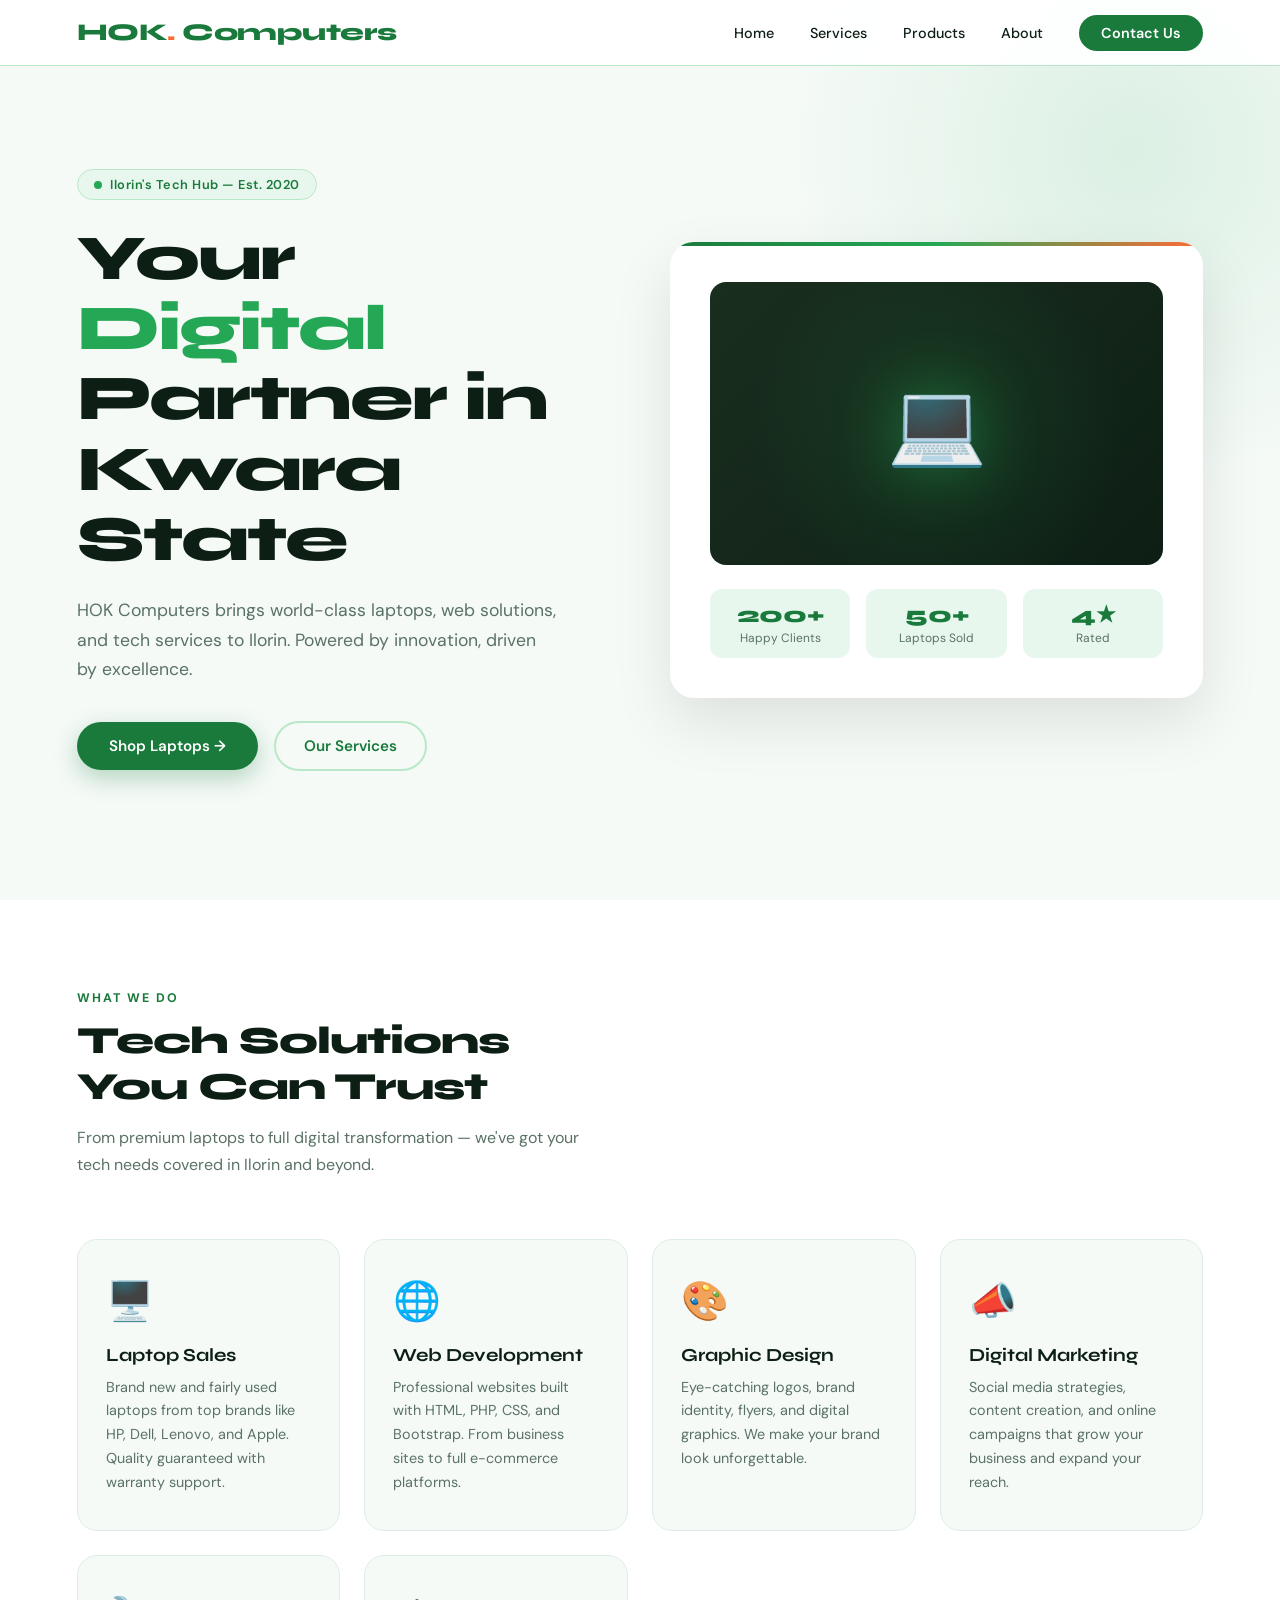
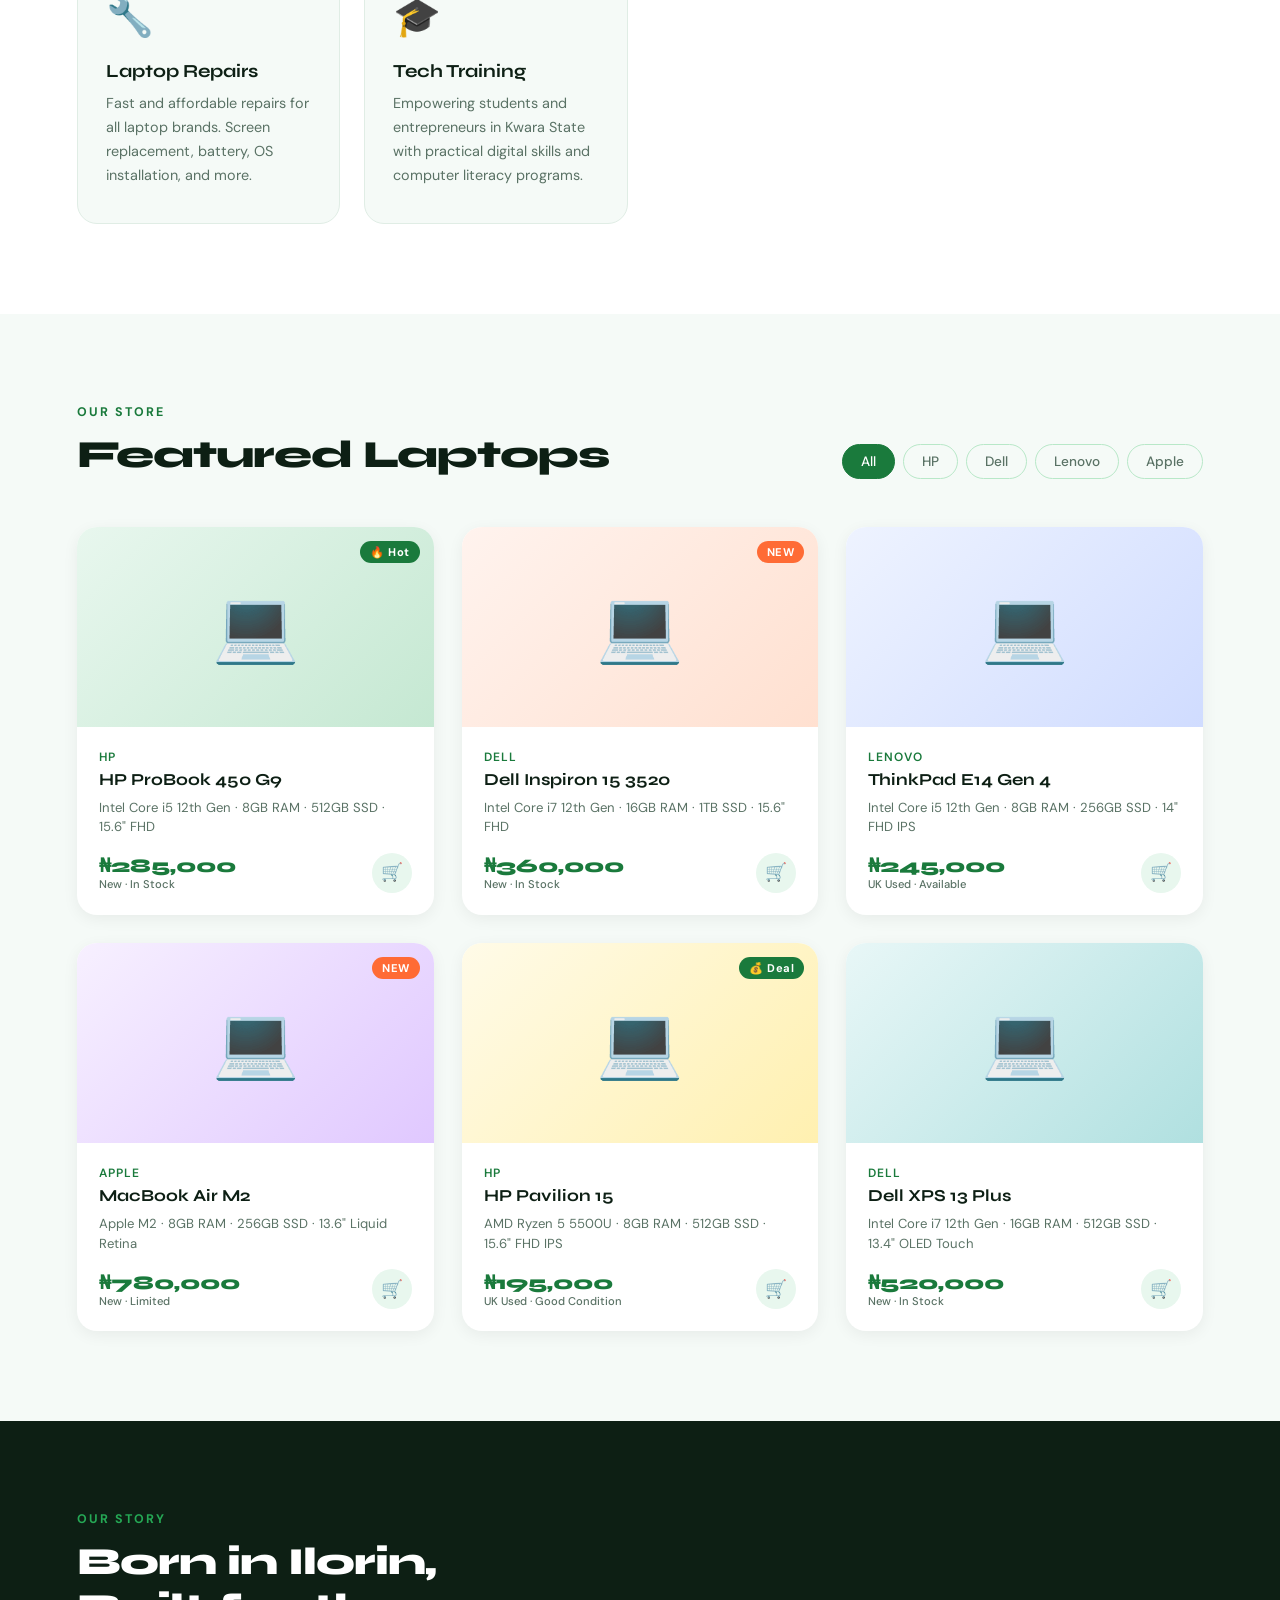
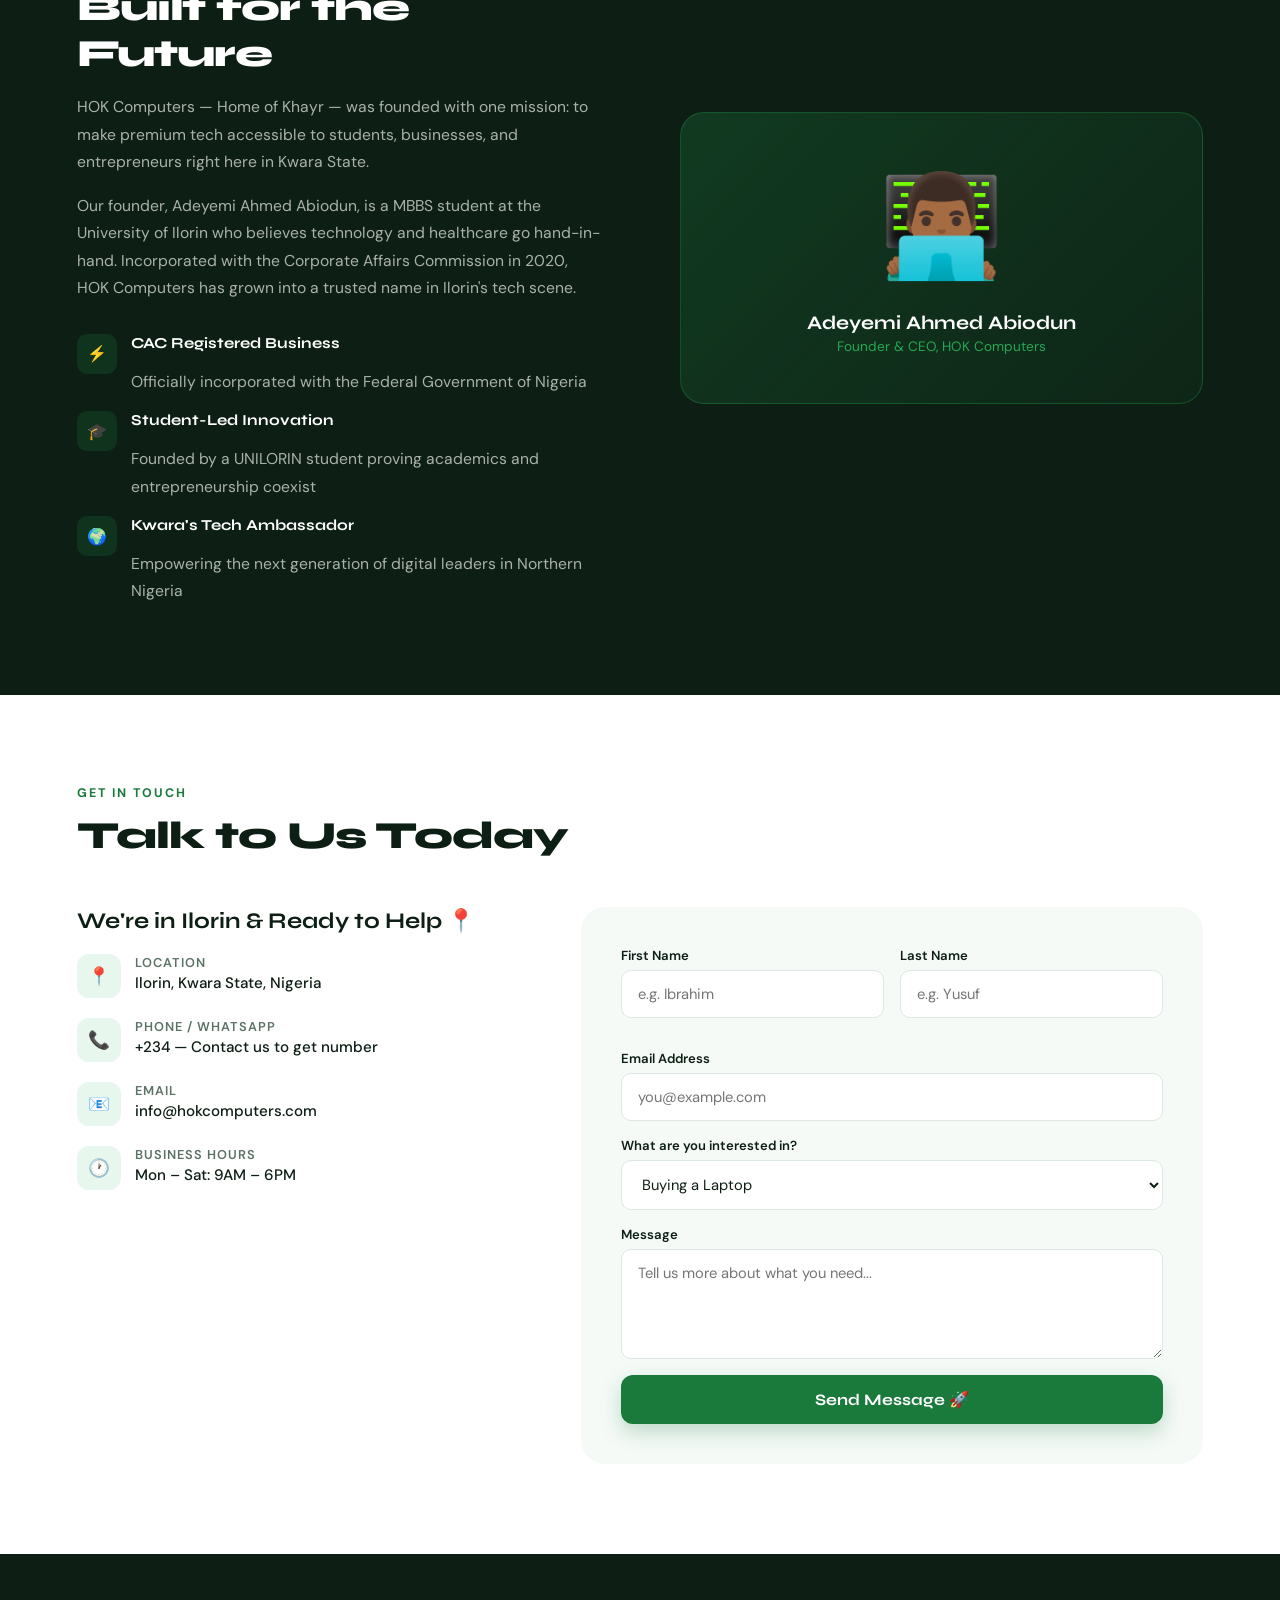
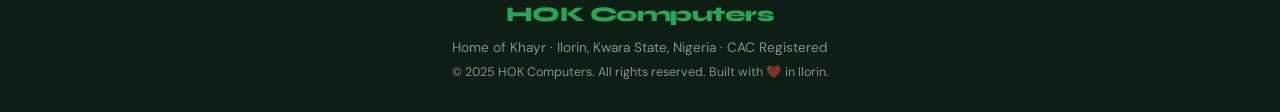
==== index.html @ 775b9400 "#1" ====
<!DOCTYPE html>
<html lang="en">
<head>
<meta charset="UTF-8">
<meta name="viewport" content="width=device-width, initial-scale=1.0">
<title>HOK Computers – Home of Khayr | Ilorin, Kwara State</title>
<link href="https://fonts.googleapis.com/css2?family=Syne:wght@400;600;700;800&family=DM+Sans:ital,wght@0,300;0,400;0,500;1,300&display=swap" rel="stylesheet">
<style>
  :root {
    --green: #1a7a3c;
    --green-light: #25a855;
    --green-pale: #e8f7ee;
    --green-mid: #b8e8c8;
    --white: #ffffff;
    --off-white: #f5faf7;
    --dark: #0d1f14;
    --gray: #5a7265;
    --accent: #ff6b35;
  }

  * { margin: 0; padding: 0; box-sizing: border-box; }

  html { scroll-behavior: smooth; }

  body {
    font-family: 'DM Sans', sans-serif;
    background: var(--off-white);
    color: var(--dark);
    overflow-x: hidden;
  }

  /* ── NAV ── */
  nav {
    position: fixed; top: 0; width: 100%; z-index: 100;
    padding: 18px 6%;
    display: flex; align-items: center; justify-content: space-between;
    background: rgba(255,255,255,0.92);
    backdrop-filter: blur(12px);
    border-bottom: 1px solid var(--green-mid);
  }

  .logo {
    font-family: 'Syne', sans-serif;
    font-weight: 800; font-size: 1.5rem;
    color: var(--green);
    letter-spacing: -0.5px;
  }
  .logo span { color: var(--accent); }

  .nav-links {
    display: flex; gap: 36px; list-style: none;
  }
  .nav-links a {
    font-size: 0.9rem; font-weight: 500;
    color: var(--dark); text-decoration: none;
    position: relative;
    transition: color 0.2s;
  }
  .nav-links a::after {
    content: ''; position: absolute; bottom: -3px; left: 0;
    width: 0; height: 2px; background: var(--green-light);
    transition: width 0.3s;
  }
  .nav-links a:hover { color: var(--green); }
  .nav-links a:hover::after { width: 100%; }

  .nav-cta {
    background: var(--green); color: var(--white) !important;
    padding: 9px 22px; border-radius: 50px;
    font-weight: 600 !important;
    transition: background 0.2s !important;
  }
  .nav-cta:hover { background: var(--green-light) !important; }
  .nav-cta::after { display: none !important; }

  /* ── HERO ── */
  .hero {
    min-height: 100vh;
    display: grid;
    grid-template-columns: 1fr 1fr;
    align-items: center;
    padding: 100px 6% 60px;
    gap: 60px;
    position: relative;
    overflow: hidden;
  }

  .hero::before {
    content: '';
    position: absolute; top: -200px; right: -200px;
    width: 700px; height: 700px;
    background: radial-gradient(circle, rgba(37,168,85,0.12) 0%, transparent 70%);
    border-radius: 50%;
  }

  .hero-badge {
    display: inline-flex; align-items: center; gap: 8px;
    background: var(--green-pale); border: 1px solid var(--green-mid);
    color: var(--green); padding: 6px 16px; border-radius: 50px;
    font-size: 0.8rem; font-weight: 600; letter-spacing: 0.5px;
    margin-bottom: 24px;
    animation: fadeUp 0.6s ease both;
  }
  .hero-badge span { width: 8px; height: 8px; background: var(--green-light); border-radius: 50%; display: inline-block; animation: pulse 1.5s infinite; }

  .hero h1 {
    font-family: 'Syne', sans-serif;
    font-size: clamp(2.8rem, 5vw, 4.2rem);
    font-weight: 800;
    line-height: 1.1;
    letter-spacing: -2px;
    color: var(--dark);
    animation: fadeUp 0.7s 0.1s ease both;
  }
  .hero h1 em { color: var(--green-light); font-style: normal; }

  .hero p {
    margin-top: 20px;
    font-size: 1.1rem; color: var(--gray); line-height: 1.7;
    max-width: 480px;
    animation: fadeUp 0.7s 0.2s ease both;
  }

  .hero-actions {
    margin-top: 36px; display: flex; gap: 16px; align-items: center;
    animation: fadeUp 0.7s 0.3s ease both;
  }

  .btn-primary {
    background: var(--green); color: var(--white);
    padding: 14px 32px; border-radius: 50px;
    font-weight: 600; font-size: 0.95rem;
    text-decoration: none;
    transition: all 0.25s;
    box-shadow: 0 8px 24px rgba(26,122,60,0.3);
  }
  .btn-primary:hover { background: var(--green-light); transform: translateY(-2px); box-shadow: 0 12px 32px rgba(26,122,60,0.4); }

  .btn-outline {
    color: var(--green); border: 2px solid var(--green-mid);
    padding: 13px 28px; border-radius: 50px;
    font-weight: 600; font-size: 0.95rem;
    text-decoration: none;
    transition: all 0.25s;
  }
  .btn-outline:hover { border-color: var(--green); background: var(--green-pale); }

  .hero-visual {
    position: relative;
    animation: fadeIn 1s 0.4s ease both;
  }

  .hero-card {
    background: var(--white);
    border-radius: 24px;
    padding: 40px;
    box-shadow: 0 24px 60px rgba(0,0,0,0.1);
    position: relative;
    overflow: hidden;
  }
  .hero-card::before {
    content: '';
    position: absolute; top: 0; left: 0; right: 0; height: 4px;
    background: linear-gradient(90deg, var(--green), var(--green-light), var(--accent));
  }

  .laptop-display {
    width: 100%; aspect-ratio: 16/10;
    background: linear-gradient(135deg, #1a2e1f 0%, #0d1f14 100%);
    border-radius: 16px;
    display: flex; align-items: center; justify-content: center;
    position: relative;
    overflow: hidden;
  }
  .laptop-display::after {
    content: '💻';
    font-size: 80px;
    filter: drop-shadow(0 0 30px rgba(37,168,85,0.5));
    animation: float 3s ease-in-out infinite;
  }
  .laptop-screen-glow {
    position: absolute; inset: 0;
    background: radial-gradient(circle at 50% 50%, rgba(37,168,85,0.15), transparent 70%);
  }

  .hero-stats {
    display: grid; grid-template-columns: repeat(3, 1fr);
    gap: 16px; margin-top: 24px;
  }
  .stat {
    text-align: center; padding: 12px;
    background: var(--green-pale); border-radius: 12px;
  }
  .stat-num {
    font-family: 'Syne', sans-serif;
    font-size: 1.4rem; font-weight: 800; color: var(--green);
  }
  .stat-label { font-size: 0.75rem; color: var(--gray); margin-top: 2px; }

  /* ── SECTIONS ── */
  section { padding: 90px 6%; }

  .section-tag {
    font-size: 0.78rem; font-weight: 700; letter-spacing: 2px;
    color: var(--green); text-transform: uppercase; margin-bottom: 12px;
  }

  .section-title {
    font-family: 'Syne', sans-serif;
    font-size: clamp(1.8rem, 3vw, 2.6rem);
    font-weight: 800; letter-spacing: -1px; color: var(--dark);
    line-height: 1.2;
  }

  /* ── SERVICES ── */
  #services { background: var(--white); }

  .services-header { max-width: 520px; margin-bottom: 60px; }
  .services-header p { margin-top: 14px; color: var(--gray); line-height: 1.7; font-size: 1rem; }

  .services-grid {
    display: grid;
    grid-template-columns: repeat(auto-fit, minmax(260px, 1fr));
    gap: 24px;
  }

  .service-card {
    padding: 36px 28px;
    border-radius: 20px;
    border: 1px solid #e0ede5;
    background: var(--off-white);
    transition: all 0.3s;
    position: relative;
    overflow: hidden;
  }
  .service-card::before {
    content: ''; position: absolute; bottom: 0; left: 0; right: 0;
    height: 3px;
    background: linear-gradient(90deg, var(--green), var(--green-light));
    transform: scaleX(0); transform-origin: left;
    transition: transform 0.3s;
  }
  .service-card:hover { transform: translateY(-6px); box-shadow: 0 20px 40px rgba(26,122,60,0.12); }
  .service-card:hover::before { transform: scaleX(1); }

  .service-icon { font-size: 2.4rem; margin-bottom: 18px; }
  .service-card h3 { font-family: 'Syne', sans-serif; font-size: 1.15rem; font-weight: 700; color: var(--dark); margin-bottom: 10px; }
  .service-card p { font-size: 0.9rem; color: var(--gray); line-height: 1.65; }

  /* ── PRODUCTS ── */
  #products { background: var(--off-white); }

  .products-header {
    display: flex; justify-content: space-between; align-items: flex-end;
    margin-bottom: 48px; flex-wrap: wrap; gap: 20px;
  }

  .filter-tabs {
    display: flex; gap: 8px; flex-wrap: wrap;
  }
  .filter-tab {
    padding: 8px 18px; border-radius: 50px;
    border: 1px solid var(--green-mid);
    background: transparent; color: var(--gray);
    font-size: 0.85rem; font-weight: 500;
    cursor: pointer; transition: all 0.2s;
    font-family: 'DM Sans', sans-serif;
  }
  .filter-tab.active, .filter-tab:hover {
    background: var(--green); color: var(--white); border-color: var(--green);
  }

  .products-grid {
    display: grid;
    grid-template-columns: repeat(auto-fill, minmax(280px, 1fr));
    gap: 28px;
  }

  .product-card {
    background: var(--white);
    border-radius: 20px;
    overflow: hidden;
    box-shadow: 0 4px 16px rgba(0,0,0,0.06);
    transition: all 0.3s;
    cursor: pointer;
  }
  .product-card:hover { transform: translateY(-8px); box-shadow: 0 20px 48px rgba(0,0,0,0.13); }

  .product-img {
    height: 200px;
    display: flex; align-items: center; justify-content: center;
    font-size: 70px;
    position: relative;
    overflow: hidden;
  }
  .product-img.bg1 { background: linear-gradient(135deg, #e8f7ee, #c5e8d2); }
  .product-img.bg2 { background: linear-gradient(135deg, #fff3ee, #ffe0d0); }
  .product-img.bg3 { background: linear-gradient(135deg, #eef3ff, #d0dcff); }
  .product-img.bg4 { background: linear-gradient(135deg, #f7f0ff, #e0c8ff); }
  .product-img.bg5 { background: linear-gradient(135deg, #fffbe8, #fff0b0); }
  .product-img.bg6 { background: linear-gradient(135deg, #e8f7f7, #b0e0e0); }

  .badge-new {
    position: absolute; top: 14px; right: 14px;
    background: var(--accent); color: var(--white);
    font-size: 0.7rem; font-weight: 700; padding: 4px 10px;
    border-radius: 50px; letter-spacing: 0.5px;
  }
  .badge-hot {
    position: absolute; top: 14px; right: 14px;
    background: var(--green); color: var(--white);
    font-size: 0.7rem; font-weight: 700; padding: 4px 10px;
    border-radius: 50px; letter-spacing: 0.5px;
  }

  .product-info { padding: 22px; }
  .product-brand { font-size: 0.75rem; font-weight: 600; color: var(--green); letter-spacing: 1px; text-transform: uppercase; }
  .product-name { font-family: 'Syne', sans-serif; font-size: 1.05rem; font-weight: 700; color: var(--dark); margin: 4px 0 8px; }
  .product-specs { font-size: 0.82rem; color: var(--gray); line-height: 1.5; margin-bottom: 16px; }

  .product-footer { display: flex; justify-content: space-between; align-items: center; }
  .product-price { font-family: 'Syne', sans-serif; font-size: 1.2rem; font-weight: 800; color: var(--green); }
  .product-price small { font-size: 0.7rem; font-weight: 500; color: var(--gray); display: block; font-family: 'DM Sans', sans-serif; }

  .btn-cart {
    background: var(--green-pale); border: none;
    color: var(--green); width: 40px; height: 40px;
    border-radius: 50%; font-size: 1.1rem;
    cursor: pointer; transition: all 0.2s;
    display: flex; align-items: center; justify-content: center;
  }
  .btn-cart:hover { background: var(--green); color: var(--white); transform: scale(1.1); }

  /* ── ABOUT ── */
  #about {
    background: var(--dark);
    color: var(--white);
    display: grid;
    grid-template-columns: 1fr 1fr;
    gap: 80px;
    align-items: center;
  }

  #about .section-tag { color: var(--green-light); }
  #about .section-title { color: var(--white); }
  #about p { color: rgba(255,255,255,0.65); line-height: 1.75; margin-top: 16px; font-size: 0.98rem; }

  .about-highlights {
    margin-top: 32px;
    display: flex; flex-direction: column; gap: 16px;
  }
  .highlight {
    display: flex; gap: 14px; align-items: flex-start;
  }
  .highlight-icon {
    width: 40px; height: 40px; flex-shrink: 0;
    background: rgba(37,168,85,0.15); border-radius: 10px;
    display: flex; align-items: center; justify-content: center;
    font-size: 1rem;
  }
  .highlight h4 { font-family: 'Syne', sans-serif; font-size: 0.95rem; font-weight: 700; color: var(--white); margin-bottom: 4px; }
  .highlight p { margin: 0; font-size: 0.85rem; color: rgba(255,255,255,0.5); }

  .about-visual {
    position: relative;
  }
  .about-img-frame {
    background: linear-gradient(135deg, rgba(37,168,85,0.2), rgba(37,168,85,0.05));
    border: 1px solid rgba(37,168,85,0.3);
    border-radius: 24px;
    padding: 48px;
    text-align: center;
  }
  .about-emoji { font-size: 100px; display: block; margin-bottom: 20px; }
  .founder-name { font-family: 'Syne', sans-serif; font-size: 1.2rem; font-weight: 700; color: var(--white); }
  .founder-role { font-size: 0.85rem; color: var(--green-light); margin-top: 4px; }

  /* ── CONTACT ── */
  #contact { background: var(--white); }

  .contact-wrapper {
    display: grid; grid-template-columns: 1fr 1.4fr;
    gap: 60px; align-items: start;
  }

  .contact-info h3 { font-family: 'Syne', sans-serif; font-size: 1.4rem; font-weight: 700; color: var(--dark); margin-bottom: 20px; }

  .contact-item {
    display: flex; gap: 14px; align-items: flex-start;
    margin-bottom: 20px;
  }
  .contact-item-icon {
    width: 44px; height: 44px; flex-shrink: 0;
    background: var(--green-pale); border-radius: 12px;
    display: flex; align-items: center; justify-content: center;
    font-size: 1.1rem;
  }
  .contact-item h4 { font-size: 0.8rem; font-weight: 600; color: var(--gray); text-transform: uppercase; letter-spacing: 1px; }
  .contact-item p { font-size: 0.95rem; color: var(--dark); margin-top: 2px; font-weight: 500; }

  .contact-form { background: var(--off-white); border-radius: 24px; padding: 40px; }
  .form-row { display: grid; grid-template-columns: 1fr 1fr; gap: 16px; margin-bottom: 16px; }
  .form-group { display: flex; flex-direction: column; gap: 6px; margin-bottom: 16px; }
  .form-group label { font-size: 0.82rem; font-weight: 600; color: var(--dark); }
  .form-group input, .form-group textarea, .form-group select {
    padding: 13px 16px;
    border: 1px solid #dce8e1; border-radius: 10px;
    background: var(--white); font-family: 'DM Sans', sans-serif; font-size: 0.92rem;
    color: var(--dark); outline: none;
    transition: border-color 0.2s;
  }
  .form-group input:focus, .form-group textarea:focus, .form-group select:focus { border-color: var(--green-light); box-shadow: 0 0 0 3px rgba(37,168,85,0.08); }
  .form-group textarea { resize: vertical; min-height: 110px; }

  .btn-submit {
    width: 100%; padding: 15px;
    background: var(--green); color: var(--white);
    border: none; border-radius: 12px;
    font-family: 'Syne', sans-serif; font-size: 1rem; font-weight: 700;
    cursor: pointer; transition: all 0.25s;
    box-shadow: 0 8px 20px rgba(26,122,60,0.25);
  }
  .btn-submit:hover { background: var(--green-light); transform: translateY(-2px); }

  /* ── FOOTER ── */
  footer {
    background: var(--dark);
    color: rgba(255,255,255,0.5);
    padding: 48px 6% 32px;
    text-align: center;
  }
  footer .logo { color: var(--green-light); display: block; margin-bottom: 12px; font-size: 1.3rem; }
  footer p { font-size: 0.85rem; }
  footer a { color: var(--green-light); text-decoration: none; }

  /* ── ANIMATIONS ── */
  @keyframes fadeUp {
    from { opacity: 0; transform: translateY(30px); }
    to { opacity: 1; transform: translateY(0); }
  }
  @keyframes fadeIn {
    from { opacity: 0; }
    to { opacity: 1; }
  }
  @keyframes float {
    0%, 100% { transform: translateY(0); }
    50% { transform: translateY(-12px); }
  }
  @keyframes pulse {
    0%, 100% { opacity: 1; transform: scale(1); }
    50% { opacity: 0.5; transform: scale(0.8); }
  }

  /* ── RESPONSIVE ── */
  @media (max-width: 900px) {
    .hero { grid-template-columns: 1fr; padding-top: 120px; }
    .hero-visual { display: none; }
    #about { grid-template-columns: 1fr; }
    .about-visual { display: none; }
    .contact-wrapper { grid-template-columns: 1fr; }
    .form-row { grid-template-columns: 1fr; }
    .nav-links { display: none; }
  }
</style>
</head>
<body>

<!-- NAV -->
<nav>
  <div class="logo">HOK<span>.</span> Computers</div>
  <ul class="nav-links">
    <li><a href="#home">Home</a></li>
    <li><a href="#services">Services</a></li>
    <li><a href="#products">Products</a></li>
    <li><a href="#about">About</a></li>
    <li><a href="#contact" class="nav-cta">Contact Us</a></li>
  </ul>
</nav>

<!-- HERO -->
<section id="home" class="hero">
  <div class="hero-text">
    <div class="hero-badge"><span></span> Ilorin's Tech Hub — Est. 2020</div>
    <h1>Your <em>Digital</em><br>Partner in<br>Kwara State</h1>
    <p>HOK Computers brings world-class laptops, web solutions, and tech services to Ilorin. Powered by innovation, driven by excellence.</p>
    <div class="hero-actions">
      <a href="#products" class="btn-primary">Shop Laptops →</a>
      <a href="#services" class="btn-outline">Our Services</a>
    </div>
  </div>

  <div class="hero-visual">
    <div class="hero-card">
      <div class="laptop-display">
        <div class="laptop-screen-glow"></div>
      </div>
      <div class="hero-stats">
        <div class="stat">
          <div class="stat-num">200+</div>
          <div class="stat-label">Happy Clients</div>
        </div>
        <div class="stat">
          <div class="stat-num">50+</div>
          <div class="stat-label">Laptops Sold</div>
        </div>
        <div class="stat">
          <div class="stat-num">4★</div>
          <div class="stat-label">Rated</div>
        </div>
      </div>
    </div>
  </div>
</section>

<!-- SERVICES -->
<section id="services">
  <div class="services-header">
    <div class="section-tag">What We Do</div>
    <h2 class="section-title">Tech Solutions<br>You Can Trust</h2>
    <p>From premium laptops to full digital transformation — we've got your tech needs covered in Ilorin and beyond.</p>
  </div>
  <div class="services-grid">
    <div class="service-card">
      <div class="service-icon">🖥️</div>
      <h3>Laptop Sales</h3>
      <p>Brand new and fairly used laptops from top brands like HP, Dell, Lenovo, and Apple. Quality guaranteed with warranty support.</p>
    </div>
    <div class="service-card">
      <div class="service-icon">🌐</div>
      <h3>Web Development</h3>
      <p>Professional websites built with HTML, PHP, CSS, and Bootstrap. From business sites to full e-commerce platforms.</p>
    </div>
    <div class="service-card">
      <div class="service-icon">🎨</div>
      <h3>Graphic Design</h3>
      <p>Eye-catching logos, brand identity, flyers, and digital graphics. We make your brand look unforgettable.</p>
    </div>
    <div class="service-card">
      <div class="service-icon">📣</div>
      <h3>Digital Marketing</h3>
      <p>Social media strategies, content creation, and online campaigns that grow your business and expand your reach.</p>
    </div>
    <div class="service-card">
      <div class="service-icon">🔧</div>
      <h3>Laptop Repairs</h3>
      <p>Fast and affordable repairs for all laptop brands. Screen replacement, battery, OS installation, and more.</p>
    </div>
    <div class="service-card">
      <div class="service-icon">🎓</div>
      <h3>Tech Training</h3>
      <p>Empowering students and entrepreneurs in Kwara State with practical digital skills and computer literacy programs.</p>
    </div>
  </div>
</section>

<!-- PRODUCTS -->
<section id="products">
  <div class="products-header">
    <div>
      <div class="section-tag">Our Store</div>
      <h2 class="section-title">Featured Laptops</h2>
    </div>
    <div class="filter-tabs">
      <button class="filter-tab active">All</button>
      <button class="filter-tab">HP</button>
      <button class="filter-tab">Dell</button>
      <button class="filter-tab">Lenovo</button>
      <button class="filter-tab">Apple</button>
    </div>
  </div>

  <div class="products-grid">

    <div class="product-card">
      <div class="product-img bg1">
        💻
        <span class="badge-hot">🔥 Hot</span>
      </div>
      <div class="product-info">
        <div class="product-brand">HP</div>
        <div class="product-name">HP ProBook 450 G9</div>
        <div class="product-specs">Intel Core i5 12th Gen · 8GB RAM · 512GB SSD · 15.6" FHD</div>
        <div class="product-footer">
          <div class="product-price">₦285,000 <small>New · In Stock</small></div>
          <button class="btn-cart">🛒</button>
        </div>
      </div>
    </div>

    <div class="product-card">
      <div class="product-img bg2">
        💻
        <span class="badge-new">NEW</span>
      </div>
      <div class="product-info">
        <div class="product-brand">Dell</div>
        <div class="product-name">Dell Inspiron 15 3520</div>
        <div class="product-specs">Intel Core i7 12th Gen · 16GB RAM · 1TB SSD · 15.6" FHD</div>
        <div class="product-footer">
          <div class="product-price">₦360,000 <small>New · In Stock</small></div>
          <button class="btn-cart">🛒</button>
        </div>
      </div>
    </div>

    <div class="product-card">
      <div class="product-img bg3">
        💻
      </div>
      <div class="product-info">
        <div class="product-brand">Lenovo</div>
        <div class="product-name">ThinkPad E14 Gen 4</div>
        <div class="product-specs">Intel Core i5 12th Gen · 8GB RAM · 256GB SSD · 14" FHD IPS</div>
        <div class="product-footer">
          <div class="product-price">₦245,000 <small>UK Used · Available</small></div>
          <button class="btn-cart">🛒</button>
        </div>
      </div>
    </div>

    <div class="product-card">
      <div class="product-img bg4">
        💻
        <span class="badge-new">NEW</span>
      </div>
      <div class="product-info">
        <div class="product-brand">Apple</div>
        <div class="product-name">MacBook Air M2</div>
        <div class="product-specs">Apple M2 · 8GB RAM · 256GB SSD · 13.6" Liquid Retina</div>
        <div class="product-footer">
          <div class="product-price">₦780,000 <small>New · Limited</small></div>
          <button class="btn-cart">🛒</button>
        </div>
      </div>
    </div>

    <div class="product-card">
      <div class="product-img bg5">
        💻
        <span class="badge-hot">💰 Deal</span>
      </div>
      <div class="product-info">
        <div class="product-brand">HP</div>
        <div class="product-name">HP Pavilion 15</div>
        <div class="product-specs">AMD Ryzen 5 5500U · 8GB RAM · 512GB SSD · 15.6" FHD IPS</div>
        <div class="product-footer">
          <div class="product-price">₦195,000 <small>UK Used · Good Condition</small></div>
          <button class="btn-cart">🛒</button>
        </div>
      </div>
    </div>

    <div class="product-card">
      <div class="product-img bg6">
        💻
      </div>
      <div class="product-info">
        <div class="product-brand">Dell</div>
        <div class="product-name">Dell XPS 13 Plus</div>
        <div class="product-specs">Intel Core i7 12th Gen · 16GB RAM · 512GB SSD · 13.4" OLED Touch</div>
        <div class="product-footer">
          <div class="product-price">₦520,000 <small>New · In Stock</small></div>
          <button class="btn-cart">🛒</button>
        </div>
      </div>
    </div>

  </div>
</section>

<!-- ABOUT -->
<section id="about">
  <div class="about-content">
    <div class="section-tag">Our Story</div>
    <h2 class="section-title">Born in Ilorin,<br>Built for the Future</h2>
    <p>HOK Computers — Home of Khayr — was founded with one mission: to make premium tech accessible to students, businesses, and entrepreneurs right here in Kwara State.</p>
    <p>Our founder, Adeyemi Ahmed Abiodun, is a MBBS student at the University of Ilorin who believes technology and healthcare go hand-in-hand. Incorporated with the Corporate Affairs Commission in 2020, HOK Computers has grown into a trusted name in Ilorin's tech scene.</p>
    <div class="about-highlights">
      <div class="highlight">
        <div class="highlight-icon">⚡</div>
        <div>
          <h4>CAC Registered Business</h4>
          <p>Officially incorporated with the Federal Government of Nigeria</p>
        </div>
      </div>
      <div class="highlight">
        <div class="highlight-icon">🎓</div>
        <div>
          <h4>Student-Led Innovation</h4>
          <p>Founded by a UNILORIN student proving academics and entrepreneurship coexist</p>
        </div>
      </div>
      <div class="highlight">
        <div class="highlight-icon">🌍</div>
        <div>
          <h4>Kwara's Tech Ambassador</h4>
          <p>Empowering the next generation of digital leaders in Northern Nigeria</p>
        </div>
      </div>
    </div>
  </div>

  <div class="about-visual">
    <div class="about-img-frame">
      <span class="about-emoji">👨🏾‍💻</span>
      <div class="founder-name">Adeyemi Ahmed Abiodun</div>
      <div class="founder-role">Founder & CEO, HOK Computers</div>
    </div>
  </div>
</section>

<!-- CONTACT -->
<section id="contact">
  <div class="section-tag">Get In Touch</div>
  <h2 class="section-title" style="margin-bottom:48px">Talk to Us Today</h2>

  <div class="contact-wrapper">
    <div class="contact-info">
      <h3>We're in Ilorin & Ready to Help 📍</h3>
      <div class="contact-item">
        <div class="contact-item-icon">📍</div>
        <div>
          <h4>Location</h4>
          <p>Ilorin, Kwara State, Nigeria</p>
        </div>
      </div>
      <div class="contact-item">
        <div class="contact-item-icon">📞</div>
        <div>
          <h4>Phone / WhatsApp</h4>
          <p>+234 — Contact us to get number</p>
        </div>
      </div>
      <div class="contact-item">
        <div class="contact-item-icon">📧</div>
        <div>
          <h4>Email</h4>
          <p>info@hokcomputers.com</p>
        </div>
      </div>
      <div class="contact-item">
        <div class="contact-item-icon">🕐</div>
        <div>
          <h4>Business Hours</h4>
          <p>Mon – Sat: 9AM – 6PM</p>
        </div>
      </div>
    </div>

    <div class="contact-form">
      <div class="form-row">
        <div class="form-group">
          <label>First Name</label>
          <input type="text" placeholder="e.g. Ibrahim">
        </div>
        <div class="form-group">
          <label>Last Name</label>
          <input type="text" placeholder="e.g. Yusuf">
        </div>
      </div>
      <div class="form-group">
        <label>Email Address</label>
        <input type="email" placeholder="you@example.com">
      </div>
      <div class="form-group">
        <label>What are you interested in?</label>
        <select>
          <option>Buying a Laptop</option>
          <option>Web Development</option>
          <option>Graphic Design</option>
          <option>Digital Marketing</option>
          <option>Laptop Repair</option>
          <option>General Enquiry</option>
        </select>
      </div>
      <div class="form-group">
        <label>Message</label>
        <textarea placeholder="Tell us more about what you need..."></textarea>
      </div>
      <button class="btn-submit">Send Message 🚀</button>
    </div>
  </div>
</section>

<!-- FOOTER -->
<footer>
  <div class="logo">HOK Computers</div>
  <p>Home of Khayr · Ilorin, Kwara State, Nigeria · CAC Registered</p>
  <p style="margin-top:8px; font-size:0.78rem;">© 2025 HOK Computers. All rights reserved. Built with ❤️ in Ilorin.</p>
</footer>

<script>
  // Filter tabs
  document.querySelectorAll('.filter-tab').forEach(tab => {
    tab.addEventListener('click', function() {
      document.querySelectorAll('.filter-tab').forEach(t => t.classList.remove('active'));
      this.classList.add('active');
    });
  });

  // Cart button feedback
  document.querySelectorAll('.btn-cart').forEach(btn => {
    btn.addEventListener('click', function(e) {
      e.stopPropagation();
      this.textContent = '✅';
      this.style.background = 'var(--green)';
      this.style.color = 'var(--white)';
      setTimeout(() => {
        this.textContent = '🛒';
        this.style.background = '';
        this.style.color = '';
      }, 1500);
    });
  });

  // Scroll reveal
  const observer = new IntersectionObserver((entries) => {
    entries.forEach(entry => {
      if (entry.isIntersecting) {
        entry.target.style.opacity = '1';
        entry.target.style.transform = 'translateY(0)';
      }
    });
  }, { threshold: 0.1 });

  document.querySelectorAll('.service-card, .product-card').forEach(el => {
    el.style.opacity = '0';
    el.style.transform = 'translateY(30px)';
    el.style.transition = 'opacity 0.5s ease, transform 0.5s ease';
    observer.observe(el);
  });
</script>
</body>
</html>
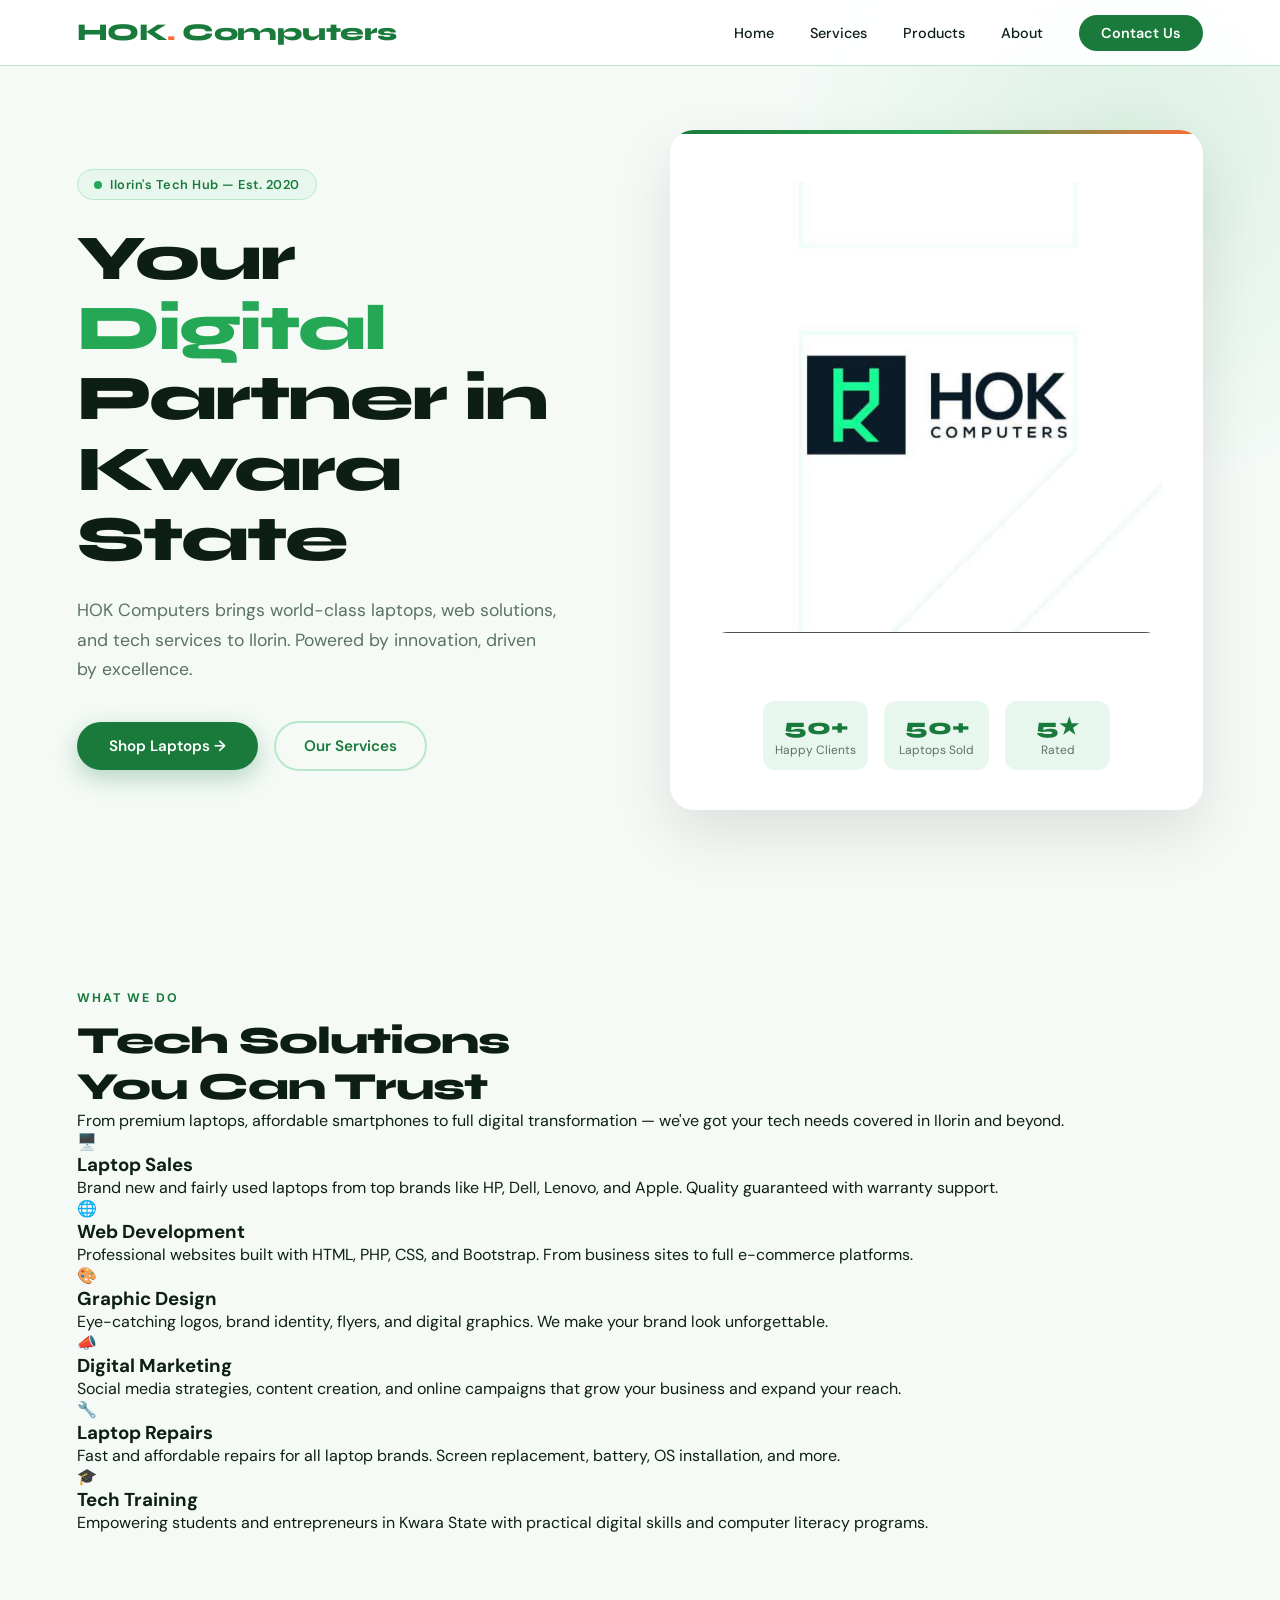
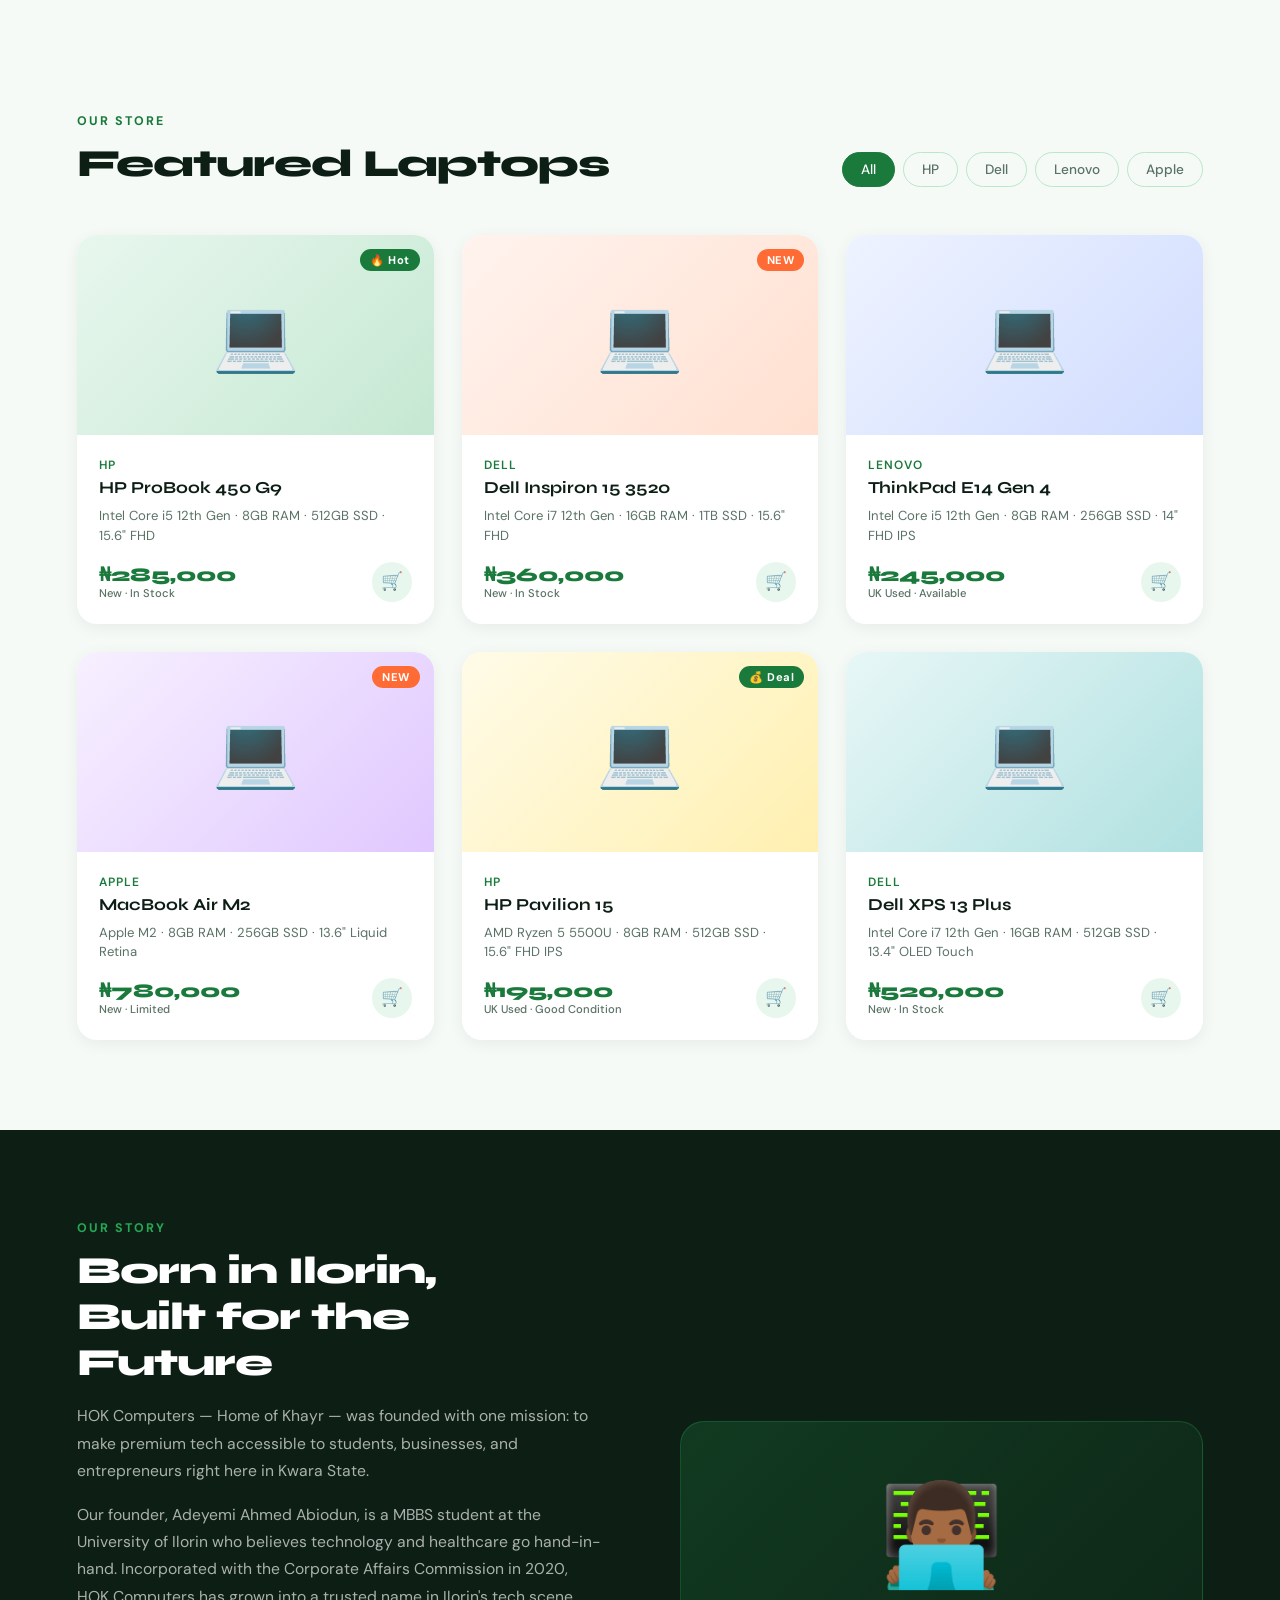
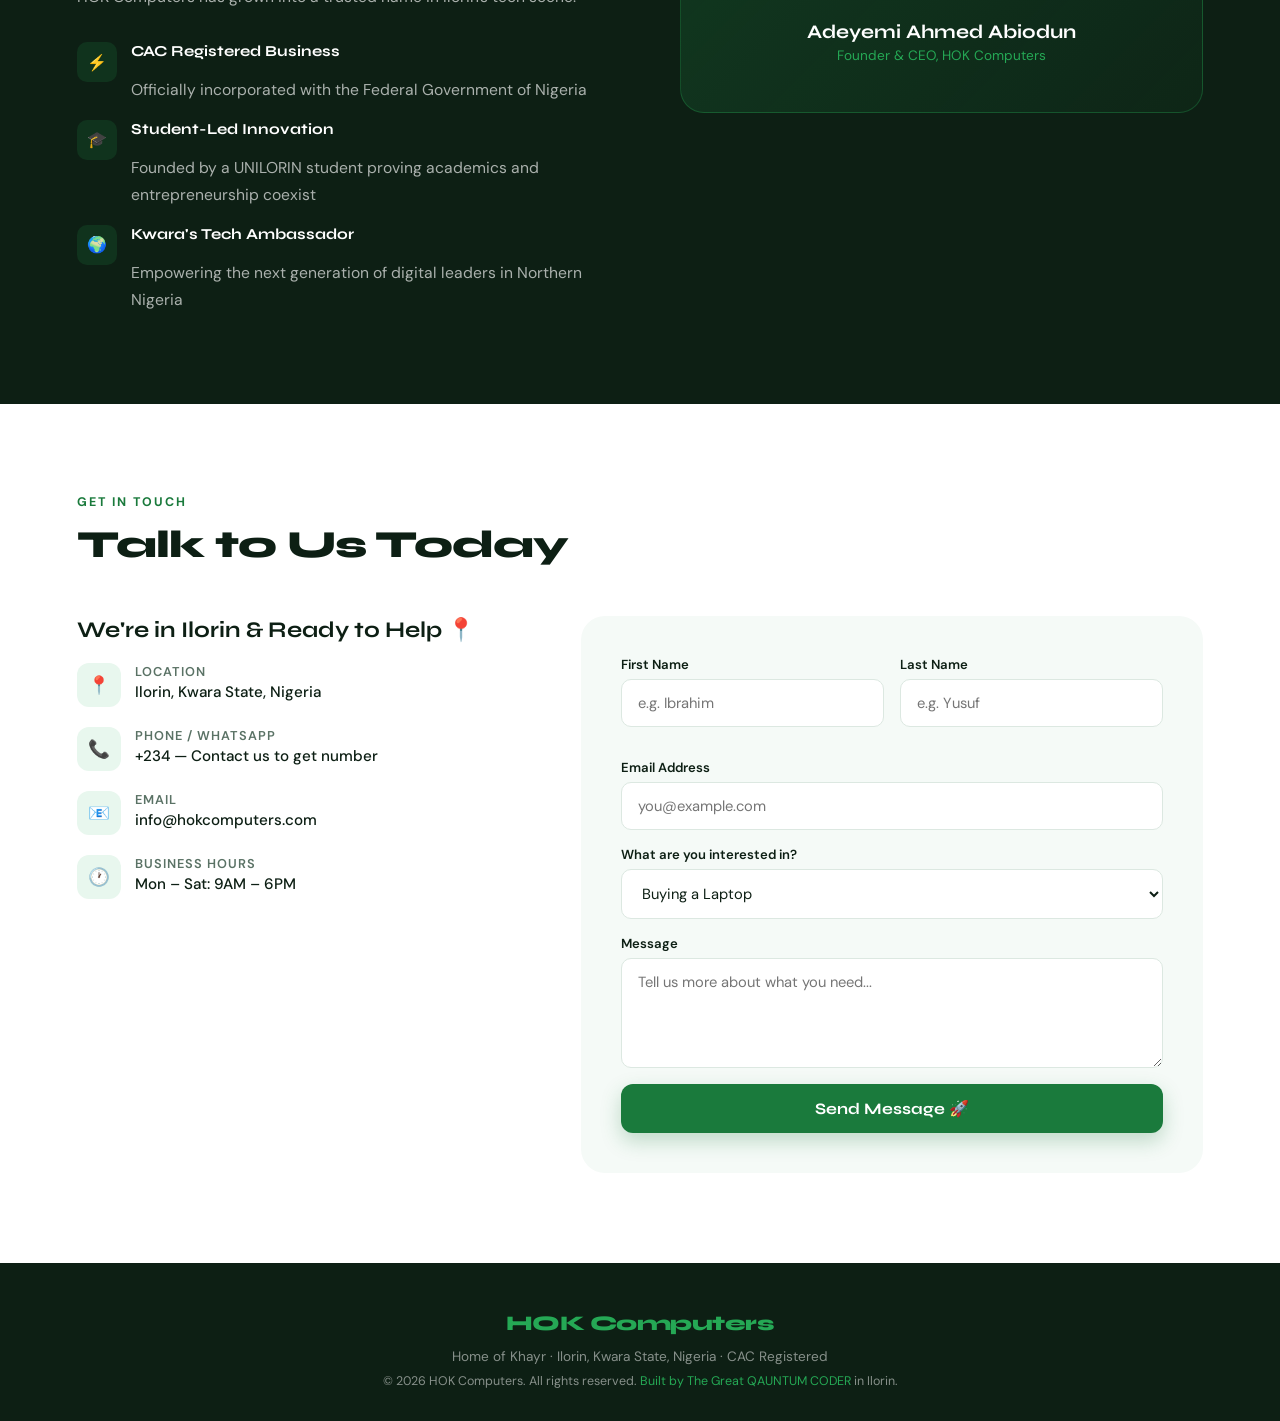
==== commit 8a1aaa6a: "#1" ====
--- a/index.html
+++ b/index.html
@@ -5,463 +5,7 @@
 <meta name="viewport" content="width=device-width, initial-scale=1.0">
 <title>HOK Computers – Home of Khayr | Ilorin, Kwara State</title>
 <link href="https://fonts.googleapis.com/css2?family=Syne:wght@400;600;700;800&family=DM+Sans:ital,wght@0,300;0,400;0,500;1,300&display=swap" rel="stylesheet">
-<style>
-  :root {
-    --green: #1a7a3c;
-    --green-light: #25a855;
-    --green-pale: #e8f7ee;
-    --green-mid: #b8e8c8;
-    --white: #ffffff;
-    --off-white: #f5faf7;
-    --dark: #0d1f14;
-    --gray: #5a7265;
-    --accent: #ff6b35;
-  }
-
-  * { margin: 0; padding: 0; box-sizing: border-box; }
-
-  html { scroll-behavior: smooth; }
-
-  body {
-    font-family: 'DM Sans', sans-serif;
-    background: var(--off-white);
-    color: var(--dark);
-    overflow-x: hidden;
-  }
-
-  /* ── NAV ── */
-  nav {
-    position: fixed; top: 0; width: 100%; z-index: 100;
-    padding: 18px 6%;
-    display: flex; align-items: center; justify-content: space-between;
-    background: rgba(255,255,255,0.92);
-    backdrop-filter: blur(12px);
-    border-bottom: 1px solid var(--green-mid);
-  }
-
-  .logo {
-    font-family: 'Syne', sans-serif;
-    font-weight: 800; font-size: 1.5rem;
-    color: var(--green);
-    letter-spacing: -0.5px;
-  }
-  .logo span { color: var(--accent); }
-
-  .nav-links {
-    display: flex; gap: 36px; list-style: none;
-  }
-  .nav-links a {
-    font-size: 0.9rem; font-weight: 500;
-    color: var(--dark); text-decoration: none;
-    position: relative;
-    transition: color 0.2s;
-  }
-  .nav-links a::after {
-    content: ''; position: absolute; bottom: -3px; left: 0;
-    width: 0; height: 2px; background: var(--green-light);
-    transition: width 0.3s;
-  }
-  .nav-links a:hover { color: var(--green); }
-  .nav-links a:hover::after { width: 100%; }
-
-  .nav-cta {
-    background: var(--green); color: var(--white) !important;
-    padding: 9px 22px; border-radius: 50px;
-    font-weight: 600 !important;
-    transition: background 0.2s !important;
-  }
-  .nav-cta:hover { background: var(--green-light) !important; }
-  .nav-cta::after { display: none !important; }
-
-  /* ── HERO ── */
-  .hero {
-    min-height: 100vh;
-    display: grid;
-    grid-template-columns: 1fr 1fr;
-    align-items: center;
-    padding: 100px 6% 60px;
-    gap: 60px;
-    position: relative;
-    overflow: hidden;
-  }
-
-  .hero::before {
-    content: '';
-    position: absolute; top: -200px; right: -200px;
-    width: 700px; height: 700px;
-    background: radial-gradient(circle, rgba(37,168,85,0.12) 0%, transparent 70%);
-    border-radius: 50%;
-  }
-
-  .hero-badge {
-    display: inline-flex; align-items: center; gap: 8px;
-    background: var(--green-pale); border: 1px solid var(--green-mid);
-    color: var(--green); padding: 6px 16px; border-radius: 50px;
-    font-size: 0.8rem; font-weight: 600; letter-spacing: 0.5px;
-    margin-bottom: 24px;
-    animation: fadeUp 0.6s ease both;
-  }
-  .hero-badge span { width: 8px; height: 8px; background: var(--green-light); border-radius: 50%; display: inline-block; animation: pulse 1.5s infinite; }
-
-  .hero h1 {
-    font-family: 'Syne', sans-serif;
-    font-size: clamp(2.8rem, 5vw, 4.2rem);
-    font-weight: 800;
-    line-height: 1.1;
-    letter-spacing: -2px;
-    color: var(--dark);
-    animation: fadeUp 0.7s 0.1s ease both;
-  }
-  .hero h1 em { color: var(--green-light); font-style: normal; }
-
-  .hero p {
-    margin-top: 20px;
-    font-size: 1.1rem; color: var(--gray); line-height: 1.7;
-    max-width: 480px;
-    animation: fadeUp 0.7s 0.2s ease both;
-  }
-
-  .hero-actions {
-    margin-top: 36px; display: flex; gap: 16px; align-items: center;
-    animation: fadeUp 0.7s 0.3s ease both;
-  }
-
-  .btn-primary {
-    background: var(--green); color: var(--white);
-    padding: 14px 32px; border-radius: 50px;
-    font-weight: 600; font-size: 0.95rem;
-    text-decoration: none;
-    transition: all 0.25s;
-    box-shadow: 0 8px 24px rgba(26,122,60,0.3);
-  }
-  .btn-primary:hover { background: var(--green-light); transform: translateY(-2px); box-shadow: 0 12px 32px rgba(26,122,60,0.4); }
-
-  .btn-outline {
-    color: var(--green); border: 2px solid var(--green-mid);
-    padding: 13px 28px; border-radius: 50px;
-    font-weight: 600; font-size: 0.95rem;
-    text-decoration: none;
-    transition: all 0.25s;
-  }
-  .btn-outline:hover { border-color: var(--green); background: var(--green-pale); }
-
-  .hero-visual {
-    position: relative;
-    animation: fadeIn 1s 0.4s ease both;
-  }
-
-  .hero-card {
-    background: var(--white);
-    border-radius: 24px;
-    padding: 40px;
-    box-shadow: 0 24px 60px rgba(0,0,0,0.1);
-    position: relative;
-    overflow: hidden;
-  }
-  .hero-card::before {
-    content: '';
-    position: absolute; top: 0; left: 0; right: 0; height: 4px;
-    background: linear-gradient(90deg, var(--green), var(--green-light), var(--accent));
-  }
-
-  .laptop-display {
-    width: 100%; aspect-ratio: 16/10;
-    background: linear-gradient(135deg, #1a2e1f 0%, #0d1f14 100%);
-    border-radius: 16px;
-    display: flex; align-items: center; justify-content: center;
-    position: relative;
-    overflow: hidden;
-  }
-  .laptop-display::after {
-    content: '💻';
-    font-size: 80px;
-    filter: drop-shadow(0 0 30px rgba(37,168,85,0.5));
-    animation: float 3s ease-in-out infinite;
-  }
-  .laptop-screen-glow {
-    position: absolute; inset: 0;
-    background: radial-gradient(circle at 50% 50%, rgba(37,168,85,0.15), transparent 70%);
-  }
-
-  .hero-stats {
-    display: grid; grid-template-columns: repeat(3, 1fr);
-    gap: 16px; margin-top: 24px;
-  }
-  .stat {
-    text-align: center; padding: 12px;
-    background: var(--green-pale); border-radius: 12px;
-  }
-  .stat-num {
-    font-family: 'Syne', sans-serif;
-    font-size: 1.4rem; font-weight: 800; color: var(--green);
-  }
-  .stat-label { font-size: 0.75rem; color: var(--gray); margin-top: 2px; }
-
-  /* ── SECTIONS ── */
-  section { padding: 90px 6%; }
-
-  .section-tag {
-    font-size: 0.78rem; font-weight: 700; letter-spacing: 2px;
-    color: var(--green); text-transform: uppercase; margin-bottom: 12px;
-  }
-
-  .section-title {
-    font-family: 'Syne', sans-serif;
-    font-size: clamp(1.8rem, 3vw, 2.6rem);
-    font-weight: 800; letter-spacing: -1px; color: var(--dark);
-    line-height: 1.2;
-  }
-
-  /* ── SERVICES ── */
-  #services { background: var(--white); }
-
-  .services-header { max-width: 520px; margin-bottom: 60px; }
-  .services-header p { margin-top: 14px; color: var(--gray); line-height: 1.7; font-size: 1rem; }
-
-  .services-grid {
-    display: grid;
-    grid-template-columns: repeat(auto-fit, minmax(260px, 1fr));
-    gap: 24px;
-  }
-
-  .service-card {
-    padding: 36px 28px;
-    border-radius: 20px;
-    border: 1px solid #e0ede5;
-    background: var(--off-white);
-    transition: all 0.3s;
-    position: relative;
-    overflow: hidden;
-  }
-  .service-card::before {
-    content: ''; position: absolute; bottom: 0; left: 0; right: 0;
-    height: 3px;
-    background: linear-gradient(90deg, var(--green), var(--green-light));
-    transform: scaleX(0); transform-origin: left;
-    transition: transform 0.3s;
-  }
-  .service-card:hover { transform: translateY(-6px); box-shadow: 0 20px 40px rgba(26,122,60,0.12); }
-  .service-card:hover::before { transform: scaleX(1); }
-
-  .service-icon { font-size: 2.4rem; margin-bottom: 18px; }
-  .service-card h3 { font-family: 'Syne', sans-serif; font-size: 1.15rem; font-weight: 700; color: var(--dark); margin-bottom: 10px; }
-  .service-card p { font-size: 0.9rem; color: var(--gray); line-height: 1.65; }
-
-  /* ── PRODUCTS ── */
-  #products { background: var(--off-white); }
-
-  .products-header {
-    display: flex; justify-content: space-between; align-items: flex-end;
-    margin-bottom: 48px; flex-wrap: wrap; gap: 20px;
-  }
-
-  .filter-tabs {
-    display: flex; gap: 8px; flex-wrap: wrap;
-  }
-  .filter-tab {
-    padding: 8px 18px; border-radius: 50px;
-    border: 1px solid var(--green-mid);
-    background: transparent; color: var(--gray);
-    font-size: 0.85rem; font-weight: 500;
-    cursor: pointer; transition: all 0.2s;
-    font-family: 'DM Sans', sans-serif;
-  }
-  .filter-tab.active, .filter-tab:hover {
-    background: var(--green); color: var(--white); border-color: var(--green);
-  }
-
-  .products-grid {
-    display: grid;
-    grid-template-columns: repeat(auto-fill, minmax(280px, 1fr));
-    gap: 28px;
-  }
-
-  .product-card {
-    background: var(--white);
-    border-radius: 20px;
-    overflow: hidden;
-    box-shadow: 0 4px 16px rgba(0,0,0,0.06);
-    transition: all 0.3s;
-    cursor: pointer;
-  }
-  .product-card:hover { transform: translateY(-8px); box-shadow: 0 20px 48px rgba(0,0,0,0.13); }
-
-  .product-img {
-    height: 200px;
-    display: flex; align-items: center; justify-content: center;
-    font-size: 70px;
-    position: relative;
-    overflow: hidden;
-  }
-  .product-img.bg1 { background: linear-gradient(135deg, #e8f7ee, #c5e8d2); }
-  .product-img.bg2 { background: linear-gradient(135deg, #fff3ee, #ffe0d0); }
-  .product-img.bg3 { background: linear-gradient(135deg, #eef3ff, #d0dcff); }
-  .product-img.bg4 { background: linear-gradient(135deg, #f7f0ff, #e0c8ff); }
-  .product-img.bg5 { background: linear-gradient(135deg, #fffbe8, #fff0b0); }
-  .product-img.bg6 { background: linear-gradient(135deg, #e8f7f7, #b0e0e0); }
-
-  .badge-new {
-    position: absolute; top: 14px; right: 14px;
-    background: var(--accent); color: var(--white);
-    font-size: 0.7rem; font-weight: 700; padding: 4px 10px;
-    border-radius: 50px; letter-spacing: 0.5px;
-  }
-  .badge-hot {
-    position: absolute; top: 14px; right: 14px;
-    background: var(--green); color: var(--white);
-    font-size: 0.7rem; font-weight: 700; padding: 4px 10px;
-    border-radius: 50px; letter-spacing: 0.5px;
-  }
-
-  .product-info { padding: 22px; }
-  .product-brand { font-size: 0.75rem; font-weight: 600; color: var(--green); letter-spacing: 1px; text-transform: uppercase; }
-  .product-name { font-family: 'Syne', sans-serif; font-size: 1.05rem; font-weight: 700; color: var(--dark); margin: 4px 0 8px; }
-  .product-specs { font-size: 0.82rem; color: var(--gray); line-height: 1.5; margin-bottom: 16px; }
-
-  .product-footer { display: flex; justify-content: space-between; align-items: center; }
-  .product-price { font-family: 'Syne', sans-serif; font-size: 1.2rem; font-weight: 800; color: var(--green); }
-  .product-price small { font-size: 0.7rem; font-weight: 500; color: var(--gray); display: block; font-family: 'DM Sans', sans-serif; }
-
-  .btn-cart {
-    background: var(--green-pale); border: none;
-    color: var(--green); width: 40px; height: 40px;
-    border-radius: 50%; font-size: 1.1rem;
-    cursor: pointer; transition: all 0.2s;
-    display: flex; align-items: center; justify-content: center;
-  }
-  .btn-cart:hover { background: var(--green); color: var(--white); transform: scale(1.1); }
-
-  /* ── ABOUT ── */
-  #about {
-    background: var(--dark);
-    color: var(--white);
-    display: grid;
-    grid-template-columns: 1fr 1fr;
-    gap: 80px;
-    align-items: center;
-  }
-
-  #about .section-tag { color: var(--green-light); }
-  #about .section-title { color: var(--white); }
-  #about p { color: rgba(255,255,255,0.65); line-height: 1.75; margin-top: 16px; font-size: 0.98rem; }
-
-  .about-highlights {
-    margin-top: 32px;
-    display: flex; flex-direction: column; gap: 16px;
-  }
-  .highlight {
-    display: flex; gap: 14px; align-items: flex-start;
-  }
-  .highlight-icon {
-    width: 40px; height: 40px; flex-shrink: 0;
-    background: rgba(37,168,85,0.15); border-radius: 10px;
-    display: flex; align-items: center; justify-content: center;
-    font-size: 1rem;
-  }
-  .highlight h4 { font-family: 'Syne', sans-serif; font-size: 0.95rem; font-weight: 700; color: var(--white); margin-bottom: 4px; }
-  .highlight p { margin: 0; font-size: 0.85rem; color: rgba(255,255,255,0.5); }
-
-  .about-visual {
-    position: relative;
-  }
-  .about-img-frame {
-    background: linear-gradient(135deg, rgba(37,168,85,0.2), rgba(37,168,85,0.05));
-    border: 1px solid rgba(37,168,85,0.3);
-    border-radius: 24px;
-    padding: 48px;
-    text-align: center;
-  }
-  .about-emoji { font-size: 100px; display: block; margin-bottom: 20px; }
-  .founder-name { font-family: 'Syne', sans-serif; font-size: 1.2rem; font-weight: 700; color: var(--white); }
-  .founder-role { font-size: 0.85rem; color: var(--green-light); margin-top: 4px; }
-
-  /* ── CONTACT ── */
-  #contact { background: var(--white); }
-
-  .contact-wrapper {
-    display: grid; grid-template-columns: 1fr 1.4fr;
-    gap: 60px; align-items: start;
-  }
-
-  .contact-info h3 { font-family: 'Syne', sans-serif; font-size: 1.4rem; font-weight: 700; color: var(--dark); margin-bottom: 20px; }
-
-  .contact-item {
-    display: flex; gap: 14px; align-items: flex-start;
-    margin-bottom: 20px;
-  }
-  .contact-item-icon {
-    width: 44px; height: 44px; flex-shrink: 0;
-    background: var(--green-pale); border-radius: 12px;
-    display: flex; align-items: center; justify-content: center;
-    font-size: 1.1rem;
-  }
-  .contact-item h4 { font-size: 0.8rem; font-weight: 600; color: var(--gray); text-transform: uppercase; letter-spacing: 1px; }
-  .contact-item p { font-size: 0.95rem; color: var(--dark); margin-top: 2px; font-weight: 500; }
-
-  .contact-form { background: var(--off-white); border-radius: 24px; padding: 40px; }
-  .form-row { display: grid; grid-template-columns: 1fr 1fr; gap: 16px; margin-bottom: 16px; }
-  .form-group { display: flex; flex-direction: column; gap: 6px; margin-bottom: 16px; }
-  .form-group label { font-size: 0.82rem; font-weight: 600; color: var(--dark); }
-  .form-group input, .form-group textarea, .form-group select {
-    padding: 13px 16px;
-    border: 1px solid #dce8e1; border-radius: 10px;
-    background: var(--white); font-family: 'DM Sans', sans-serif; font-size: 0.92rem;
-    color: var(--dark); outline: none;
-    transition: border-color 0.2s;
-  }
-  .form-group input:focus, .form-group textarea:focus, .form-group select:focus { border-color: var(--green-light); box-shadow: 0 0 0 3px rgba(37,168,85,0.08); }
-  .form-group textarea { resize: vertical; min-height: 110px; }
-
-  .btn-submit {
-    width: 100%; padding: 15px;
-    background: var(--green); color: var(--white);
-    border: none; border-radius: 12px;
-    font-family: 'Syne', sans-serif; font-size: 1rem; font-weight: 700;
-    cursor: pointer; transition: all 0.25s;
-    box-shadow: 0 8px 20px rgba(26,122,60,0.25);
-  }
-  .btn-submit:hover { background: var(--green-light); transform: translateY(-2px); }
-
-  /* ── FOOTER ── */
-  footer {
-    background: var(--dark);
-    color: rgba(255,255,255,0.5);
-    padding: 48px 6% 32px;
-    text-align: center;
-  }
-  footer .logo { color: var(--green-light); display: block; margin-bottom: 12px; font-size: 1.3rem; }
-  footer p { font-size: 0.85rem; }
-  footer a { color: var(--green-light); text-decoration: none; }
-
-  /* ── ANIMATIONS ── */
-  @keyframes fadeUp {
-    from { opacity: 0; transform: translateY(30px); }
-    to { opacity: 1; transform: translateY(0); }
-  }
-  @keyframes fadeIn {
-    from { opacity: 0; }
-    to { opacity: 1; }
-  }
-  @keyframes float {
-    0%, 100% { transform: translateY(0); }
-    50% { transform: translateY(-12px); }
-  }
-  @keyframes pulse {
-    0%, 100% { opacity: 1; transform: scale(1); }
-    50% { opacity: 0.5; transform: scale(0.8); }
-  }
-
-  /* ── RESPONSIVE ── */
-  @media (max-width: 900px) {
-    .hero { grid-template-columns: 1fr; padding-top: 120px; }
-    .hero-visual { display: none; }
-    #about { grid-template-columns: 1fr; }
-    .about-visual { display: none; }
-    .contact-wrapper { grid-template-columns: 1fr; }
-    .form-row { grid-template-columns: 1fr; }
-    .nav-links { display: none; }
-  }
-</style>
+<link rel="stylesheet" href="style.css">
 </head>
 <body>
 
@@ -491,12 +35,12 @@
 
   <div class="hero-visual">
     <div class="hero-card">
-      <div class="laptop-display">
-        <div class="laptop-screen-glow"></div>
+      <div class="hero-img">
+        <img src="WhatsApp Image 2026-05-31 at 7.24.14 PM.jpeg" alt="">
       </div>
       <div class="hero-stats">
         <div class="stat">
-          <div class="stat-num">200+</div>
+          <div class="stat-num">50+</div>
           <div class="stat-label">Happy Clients</div>
         </div>
         <div class="stat">
@@ -504,7 +48,7 @@
           <div class="stat-label">Laptops Sold</div>
         </div>
         <div class="stat">
-          <div class="stat-num">4★</div>
+          <div class="stat-num">5★</div>
           <div class="stat-label">Rated</div>
         </div>
       </div>
@@ -517,7 +61,7 @@
   <div class="services-header">
     <div class="section-tag">What We Do</div>
     <h2 class="section-title">Tech Solutions<br>You Can Trust</h2>
-    <p>From premium laptops to full digital transformation — we've got your tech needs covered in Ilorin and beyond.</p>
+    <p>From premium laptops, affordable smartphones to full digital transformation — we've got your tech needs covered in Ilorin and beyond.</p>
   </div>
   <div class="services-grid">
     <div class="service-card">
@@ -712,7 +256,7 @@
 <!-- CONTACT -->
 <section id="contact">
   <div class="section-tag">Get In Touch</div>
-  <h2 class="section-title" style="margin-bottom:48px">Talk to Us Today</h2>
+  <h2 class="section-title">Talk to Us Today</h2>
 
   <div class="contact-wrapper">
     <div class="contact-info">
@@ -786,49 +330,10 @@
 <footer>
   <div class="logo">HOK Computers</div>
   <p>Home of Khayr · Ilorin, Kwara State, Nigeria · CAC Registered</p>
-  <p style="margin-top:8px; font-size:0.78rem;">© 2025 HOK Computers. All rights reserved. Built with ❤️ in Ilorin.</p>
+  <p class="footer-note">© 2026 HOK Computers. All rights reserved.
+    <a href="https://thegreatcodeadventures.com" target="_blank" rel="noopener noreferrer">Built by The Great QAUNTUM CODER</a> in Ilorin.</p>
 </footer>
 
-<script>
-  // Filter tabs
-  document.querySelectorAll('.filter-tab').forEach(tab => {
-    tab.addEventListener('click', function() {
-      document.querySelectorAll('.filter-tab').forEach(t => t.classList.remove('active'));
-      this.classList.add('active');
-    });
-  });
-
-  // Cart button feedback
-  document.querySelectorAll('.btn-cart').forEach(btn => {
-    btn.addEventListener('click', function(e) {
-      e.stopPropagation();
-      this.textContent = '✅';
-      this.style.background = 'var(--green)';
-      this.style.color = 'var(--white)';
-      setTimeout(() => {
-        this.textContent = '🛒';
-        this.style.background = '';
-        this.style.color = '';
-      }, 1500);
-    });
-  });
-
-  // Scroll reveal
-  const observer = new IntersectionObserver((entries) => {
-    entries.forEach(entry => {
-      if (entry.isIntersecting) {
-        entry.target.style.opacity = '1';
-        entry.target.style.transform = 'translateY(0)';
-      }
-    });
-  }, { threshold: 0.1 });
-
-  document.querySelectorAll('.service-card, .product-card').forEach(el => {
-    el.style.opacity = '0';
-    el.style.transform = 'translateY(30px)';
-    el.style.transition = 'opacity 0.5s ease, transform 0.5s ease';
-    observer.observe(el);
-  });
-</script>
+  <script src="app.js"></script>
 </body>
 </html>
--- a/style.css
+++ b/style.css
@@ -0,0 +1,389 @@
+﻿:root {
+  --green: #1a7a3c;
+  --green-light: #25a855;
+  --green-pale: #e8f7ee;
+  --green-mid: #b8e8c8;
+  --white: #ffffff;
+  --off-white: #f5faf7;
+  --dark: #0d1f14;
+  --gray: #5a7265;
+  --accent: #ff6b35;
+}
+* { margin: 0; padding: 0; box-sizing: border-box; }
+html { scroll-behavior: smooth; }
+body {
+  font-family: 'DM Sans', sans-serif;
+  background: var(--off-white);
+  color: var(--dark);
+  overflow-x: hidden;
+}
+/* ── NAV ── */
+nav {
+  position: fixed; top: 0; width: 100%; z-index: 100;
+  padding: 18px 6%;
+  display: flex; align-items: center; justify-content: space-between;
+  background: rgba(255,255,255,0.92);
+  backdrop-filter: blur(12px);
+  border-bottom: 1px solid var(--green-mid);
+}
+.logo {
+  font-family: 'Syne', sans-serif;
+  font-weight: 800; font-size: 1.5rem;
+  color: var(--green);
+  letter-spacing: -0.5px;
+}
+.logo span { color: var(--accent); }
+.nav-links {
+  display: flex; gap: 36px; list-style: none;
+}
+.nav-links a {
+  font-size: 0.9rem; font-weight: 500;
+  color: var(--dark); text-decoration: none;
+  position: relative;
+  transition: color 0.2s;
+}
+.nav-links a::after {
+  content: ''; position: absolute; bottom: -3px; left: 0;
+  width: 0; height: 2px; background: var(--green-light);
+  transition: width 0.3s;
+}
+.nav-links a:hover { color: var(--green); }
+.nav-links a:hover::after { width: 100%; }
+.nav-cta {
+  background: var(--green); color: var(--white) !important;
+  padding: 9px 22px; border-radius: 50px;
+  font-weight: 600 !important;
+  transition: background 0.2s !important;
+}
+.nav-cta:hover { background: var(--green-light) !important; }
+.nav-cta::after { display: none !important; }
+/* ── HERO ── */
+.hero {
+  min-height: 100vh;
+  display: grid;
+  grid-template-columns: 1fr 1fr;
+  align-items: center;
+  padding: 100px 6% 60px;
+  gap: 60px;
+  position: relative;
+  overflow: hidden;
+}
+.hero::before {
+  content: '';
+  position: absolute; top: -200px; right: -200px;
+  width: 700px; height: 700px;
+  background: radial-gradient(circle, rgba(37,168,85,0.12) 0%, transparent 70%);
+  border-radius: 50%;
+}
+.hero-badge {
+  display: inline-flex; align-items: center; gap: 8px;
+  background: var(--green-pale); border: 1px solid var(--green-mid);
+  color: var(--green); padding: 6px 16px; border-radius: 50px;
+  font-size: 0.8rem; font-weight: 600; letter-spacing: 0.5px;
+  margin-bottom: 24px;
+  animation: fadeUp 0.6s ease both;
+}
+.hero-badge span { width: 8px; height: 8px; background: var(--green-light); border-radius: 50%; display: inline-block; animation: pulse 1.5s infinite; }
+.hero h1 {
+  font-family: 'Syne', sans-serif;
+  font-size: clamp(2.8rem, 5vw, 4.2rem);
+  font-weight: 800;
+  line-height: 1.1;
+  letter-spacing: -2px;
+  color: var(--dark);
+  animation: fadeUp 0.7s 0.1s ease both;
+}
+.hero h1 em { color: var(--green-light); font-style: normal; }
+.hero p {
+  margin-top: 20px;
+  font-size: 1.1rem; color: var(--gray); line-height: 1.7;
+  max-width: 480px;
+  animation: fadeUp 0.7s 0.2s ease both;
+}
+.hero-actions {
+  margin-top: 36px; display: flex; gap: 16px; align-items: center;
+  animation: fadeUp 0.7s 0.3s ease both;
+}
+.btn-primary {
+  background: var(--green); color: var(--white);
+  padding: 14px 32px; border-radius: 50px;
+  font-weight: 600; font-size: 0.95rem;
+  text-decoration: none;
+  transition: all 0.25s;
+  box-shadow: 0 8px 24px rgba(26,122,60,0.3);
+}
+.btn-primary:hover { background: var(--green-light); transform: translateY(-2px); box-shadow: 0 12px 32px rgba(26,122,60,0.4); }
+.btn-outline {
+  color: var(--green); border: 2px solid var(--green-mid);
+  padding: 13px 28px; border-radius: 50px;
+  font-weight: 600; font-size: 0.95rem;
+  text-decoration: none;
+  transition: all 0.25s;
+}
+.btn-outline:hover { border-color: var(--green); background: var(--green-pale); }
+.hero-visual {
+  position: relative;
+  animation: fadeIn 1s 0.4s ease both;
+}
+.hero-card {
+  background: var(--white);
+  border-radius: 24px;
+  padding: 40px;
+  box-shadow: 0 24px 60px rgba(0,0,0,0.1);
+  position: relative;
+  overflow: hidden;
+  display: flex;
+  flex-direction: column;
+  align-items: center;
+  gap: 32px;
+}
+.hero-card::before {
+  content: '';
+  position: absolute; top: 0; left: 0; right: 0; height: 4px;
+  background: linear-gradient(90deg, var(--green), var(--green-light), var(--accent));
+}
+.hero-img {
+  width: 100%;
+  display: flex;
+  align-items: center;
+  justify-content: center;
+  padding: 12px 0;
+}
+.hero-img img {
+  max-width: 100%;
+  height: auto;
+  object-fit: contain;
+  display: block;
+  border-radius: 18px;
+}
+.laptop-display {
+  width: 100%; aspect-ratio: 16/10;
+  background: linear-gradient(135deg, #1a2e1f 0%, #0d1f14 100%);
+  border-radius: 16px;
+  display: flex; align-items: center; justify-content: center;
+  position: relative;
+  overflow: hidden;
+}
+.laptop-display::after {
+  content: '💻';
+  font-size: 80px;
+  filter: drop-shadow(0 0 30px rgba(37,168,85,0.5));
+  animation: float 3s ease-in-out infinite;
+}
+.laptop-screen-glow {
+  position: absolute; inset: 0;
+  background: radial-gradient(circle at 50% 50%, rgba(37,168,85,0.15), transparent 70%);
+}
+.hero-stats {
+  display: grid; grid-template-columns: repeat(3, 1fr);
+  gap: 16px; margin-top: 24px;
+}
+.stat {
+  text-align: center; padding: 12px;
+  background: var(--green-pale); border-radius: 12px;
+}
+.stat-num {
+  font-family: 'Syne', sans-serif;
+  font-size: 1.4rem; font-weight: 800; color: var(--green);
+}
+.stat-label { font-size: 0.75rem; color: var(--gray); margin-top: 2px; }
+/* ── SECTIONS ── */
+section { padding: 90px 6%; }
+.section-tag {
+  font-size: 0.78rem; font-weight: 700; letter-spacing: 2px;
+  color: var(--green); text-transform: uppercase; margin-bottom: 12px;
+}
+.section-title {
+  font-family: 'Syne', sans-serif;
+  font-size: clamp(1.8rem, 3vw, 2.6rem);
+  font-weight: 800; letter-spacing: -1px; color: var(--dark);
+  line-height: 1.2;
+}
+#products { background: var(--off-white); }
+.products-header {
+  display: flex; justify-content: space-between; align-items: flex-end;
+  margin-bottom: 48px; flex-wrap: wrap; gap: 20px;
+}
+.filter-tabs {
+  display: flex; gap: 8px; flex-wrap: wrap;
+}
+.filter-tab {
+  padding: 8px 18px; border-radius: 50px;
+  border: 1px solid var(--green-mid);
+  background: transparent; color: var(--gray);
+  font-size: 0.85rem; font-weight: 500;
+  cursor: pointer; transition: all 0.2s;
+  font-family: 'DM Sans', sans-serif;
+}
+.filter-tab.active, .filter-tab:hover {
+  background: var(--green); color: var(--white); border-color: var(--green);
+}
+.products-grid {
+  display: grid;
+  grid-template-columns: repeat(auto-fill, minmax(280px, 1fr));
+  gap: 28px;
+}
+.product-card {
+  background: var(--white);
+  border-radius: 20px;
+  overflow: hidden;
+  box-shadow: 0 4px 16px rgba(0,0,0,0.06);
+  transition: all 0.3s;
+  cursor: pointer;
+}
+.product-card:hover { transform: translateY(-8px); box-shadow: 0 20px 48px rgba(0,0,0,0.13); }
+.product-img {
+  height: 200px;
+  display: flex; align-items: center; justify-content: center;
+  font-size: 70px;
+  position: relative;
+  overflow: hidden;
+}
+.product-img.bg1 { background: linear-gradient(135deg, #e8f7ee, #c5e8d2); }
+.product-img.bg2 { background: linear-gradient(135deg, #fff3ee, #ffe0d0); }
+.product-img.bg3 { background: linear-gradient(135deg, #eef3ff, #d0dcff); }
+.product-img.bg4 { background: linear-gradient(135deg, #f7f0ff, #e0c8ff); }
+.product-img.bg5 { background: linear-gradient(135deg, #fffbe8, #fff0b0); }
+.product-img.bg6 { background: linear-gradient(135deg, #e8f7f7, #b0e0e0); }
+.badge-new {
+  position: absolute; top: 14px; right: 14px;
+  background: var(--accent); color: var(--white);
+  font-size: 0.7rem; font-weight: 700; padding: 4px 10px;
+  border-radius: 50px; letter-spacing: 0.5px;
+}
+.badge-hot {
+  position: absolute; top: 14px; right: 14px;
+  background: var(--green); color: var(--white);
+  font-size: 0.7rem; font-weight: 700; padding: 4px 10px;
+  border-radius: 50px; letter-spacing: 0.5px;
+}
+.product-info { padding: 22px; }
+.product-brand { font-size: 0.75rem; font-weight: 600; color: var(--green); letter-spacing: 1px; text-transform: uppercase; }
+.product-name { font-family: 'Syne', sans-serif; font-size: 1.05rem; font-weight: 700; color: var(--dark); margin: 4px 0 8px; }
+.product-specs { font-size: 0.82rem; color: var(--gray); line-height: 1.5; margin-bottom: 16px; }
+.product-footer { display: flex; justify-content: space-between; align-items: center; }
+.product-price { font-family: 'Syne', sans-serif; font-size: 1.2rem; font-weight: 800; color: var(--green); }
+.product-price small { font-size: 0.7rem; font-weight: 500; color: var(--gray); display: block; font-family: 'DM Sans', sans-serif; }
+.btn-cart {
+  background: var(--green-pale); border: none;
+  color: var(--green); width: 40px; height: 40px;
+  border-radius: 50%; font-size: 1.1rem;
+  cursor: pointer; transition: all 0.2s;
+  display: flex; align-items: center; justify-content: center;
+}
+.btn-cart:hover { background: var(--green); color: var(--white); transform: scale(1.1); }
+#about {
+  background: var(--dark);
+  color: var(--white);
+  display: grid;
+  grid-template-columns: 1fr 1fr;
+  gap: 80px;
+  align-items: center;
+}
+#about .section-tag { color: var(--green-light); }
+#about .section-title { color: var(--white); }
+#about p { color: rgba(255,255,255,0.65); line-height: 1.75; margin-top: 16px; font-size: 0.98rem; }
+.about-highlights {
+  margin-top: 32px;
+  display: flex; flex-direction: column; gap: 16px;
+}
+.highlight {
+  display: flex; gap: 14px; align-items: flex-start;
+}
+.highlight-icon {
+  width: 40px; height: 40px; flex-shrink: 0;
+  background: rgba(37,168,85,0.15); border-radius: 10px;
+  display: flex; align-items: center; justify-content: center;
+  font-size: 1rem;
+}
+.highlight h4 { font-family: 'Syne', sans-serif; font-size: 0.95rem; font-weight: 700; color: var(--white); margin-bottom: 4px; }
+.highlight p { margin: 0; font-size: 0.85rem; color: rgba(255,255,255,0.5); }
+.about-visual {
+  position: relative;
+}
+.about-img-frame {
+  background: linear-gradient(135deg, rgba(37,168,85,0.2), rgba(37,168,85,0.05));
+  border: 1px solid rgba(37,168,85,0.3);
+  border-radius: 24px;
+  padding: 48px;
+  text-align: center;
+}
+.about-emoji { font-size: 100px; display: block; margin-bottom: 20px; }
+.founder-name { font-family: 'Syne', sans-serif; font-size: 1.2rem; font-weight: 700; color: var(--white); }
+.founder-role { font-size: 0.85rem; color: var(--green-light); margin-top: 4px; }
+#contact { background: var(--white); }
+#contact .section-title { margin-bottom: 48px; }
+.contact-wrapper {
+  display: grid; grid-template-columns: 1fr 1.4fr;
+  gap: 60px; align-items: start;
+}
+.contact-info h3 { font-family: 'Syne', sans-serif; font-size: 1.4rem; font-weight: 700; color: var(--dark); margin-bottom: 20px; }
+.contact-item {
+  display: flex; gap: 14px; align-items: flex-start;
+  margin-bottom: 20px;
+}
+.contact-item-icon {
+  width: 44px; height: 44px; flex-shrink: 0;
+  background: var(--green-pale); border-radius: 12px;
+  display: flex; align-items: center; justify-content: center;
+  font-size: 1.1rem;
+}
+.contact-item h4 { font-size: 0.8rem; font-weight: 600; color: var(--gray); text-transform: uppercase; letter-spacing: 1px; }
+.contact-item p { font-size: 0.95rem; color: var(--dark); margin-top: 2px; font-weight: 500; }
+.contact-form { background: var(--off-white); border-radius: 24px; padding: 40px; }
+.form-row { display: grid; grid-template-columns: 1fr 1fr; gap: 16px; margin-bottom: 16px; }
+.form-group { display: flex; flex-direction: column; gap: 6px; margin-bottom: 16px; }
+.form-group label { font-size: 0.82rem; font-weight: 600; color: var(--dark); }
+.form-group input, .form-group textarea, .form-group select {
+  padding: 13px 16px;
+  border: 1px solid #dce8e1; border-radius: 10px;
+  background: var(--white); font-family: 'DM Sans', sans-serif; font-size: 0.92rem;
+  color: var(--dark); outline: none;
+  transition: border-color 0.2s;
+}
+.form-group input:focus, .form-group textarea:focus, .form-group select:focus { border-color: var(--green-light); box-shadow: 0 0 0 3px rgba(37,168,85,0.08); }
+.form-group textarea { resize: vertical; min-height: 110px; }
+.btn-submit {
+  width: 100%; padding: 15px;
+  background: var(--green); color: var(--white);
+  border: none; border-radius: 12px;
+  font-family: 'Syne', sans-serif; font-size: 1rem; font-weight: 700;
+  cursor: pointer; transition: all 0.25s;
+  box-shadow: 0 8px 20px rgba(26,122,60,0.25);
+}
+.btn-submit:hover { background: var(--green-light); transform: translateY(-2px); }
+footer {
+  background: var(--dark);
+  color: rgba(255,255,255,0.5);
+  padding: 48px 6% 32px;
+  text-align: center;
+}
+footer .logo { color: var(--green-light); display: block; margin-bottom: 12px; font-size: 1.3rem; }
+footer p { font-size: 0.85rem; }
+footer .footer-note { margin-top: 8px; font-size: 0.78rem; }
+footer a { color: var(--green-light); text-decoration: none; }
+@keyframes fadeUp {
+  from { opacity: 0; transform: translateY(30px); }
+  to { opacity: 1; transform: translateY(0); }
+}
+@keyframes fadeIn {
+  from { opacity: 0; }
+  to { opacity: 1; }
+}
+@keyframes float {
+  0%, 100% { transform: translateY(0); }
+  50% { transform: translateY(-12px); }
+}
+@keyframes pulse {
+  0%, 100% { opacity: 1; transform: scale(1); }
+  50% { opacity: 0.5; transform: scale(0.8); }
+}
+@media (max-width: 900px) {
+  .hero { grid-template-columns: 1fr; padding-top: 120px; }
+  .hero-visual { display: none; }
+  #about { grid-template-columns: 1fr; }
+  .about-visual { display: none; }
+  .contact-wrapper { grid-template-columns: 1fr; }
+  .form-row { grid-template-columns: 1fr; }
+  .nav-links { display: none; }
+}
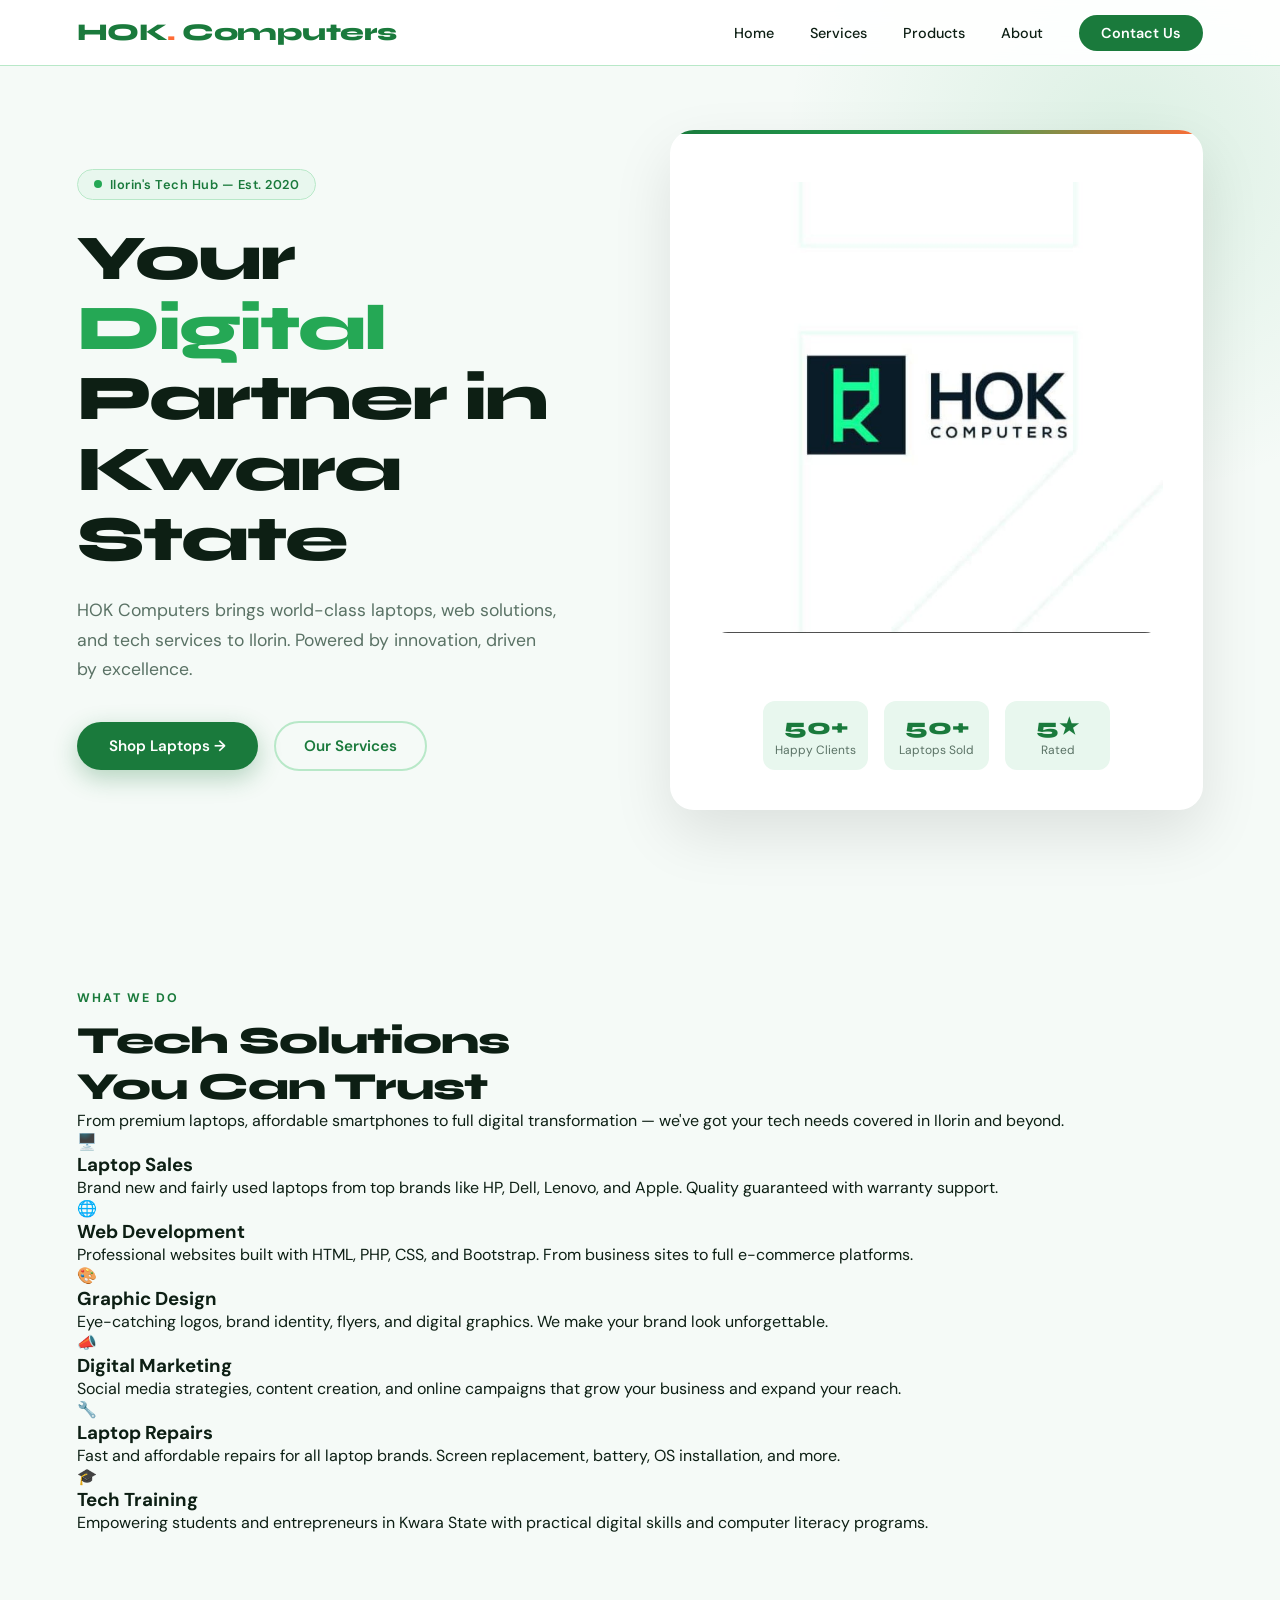
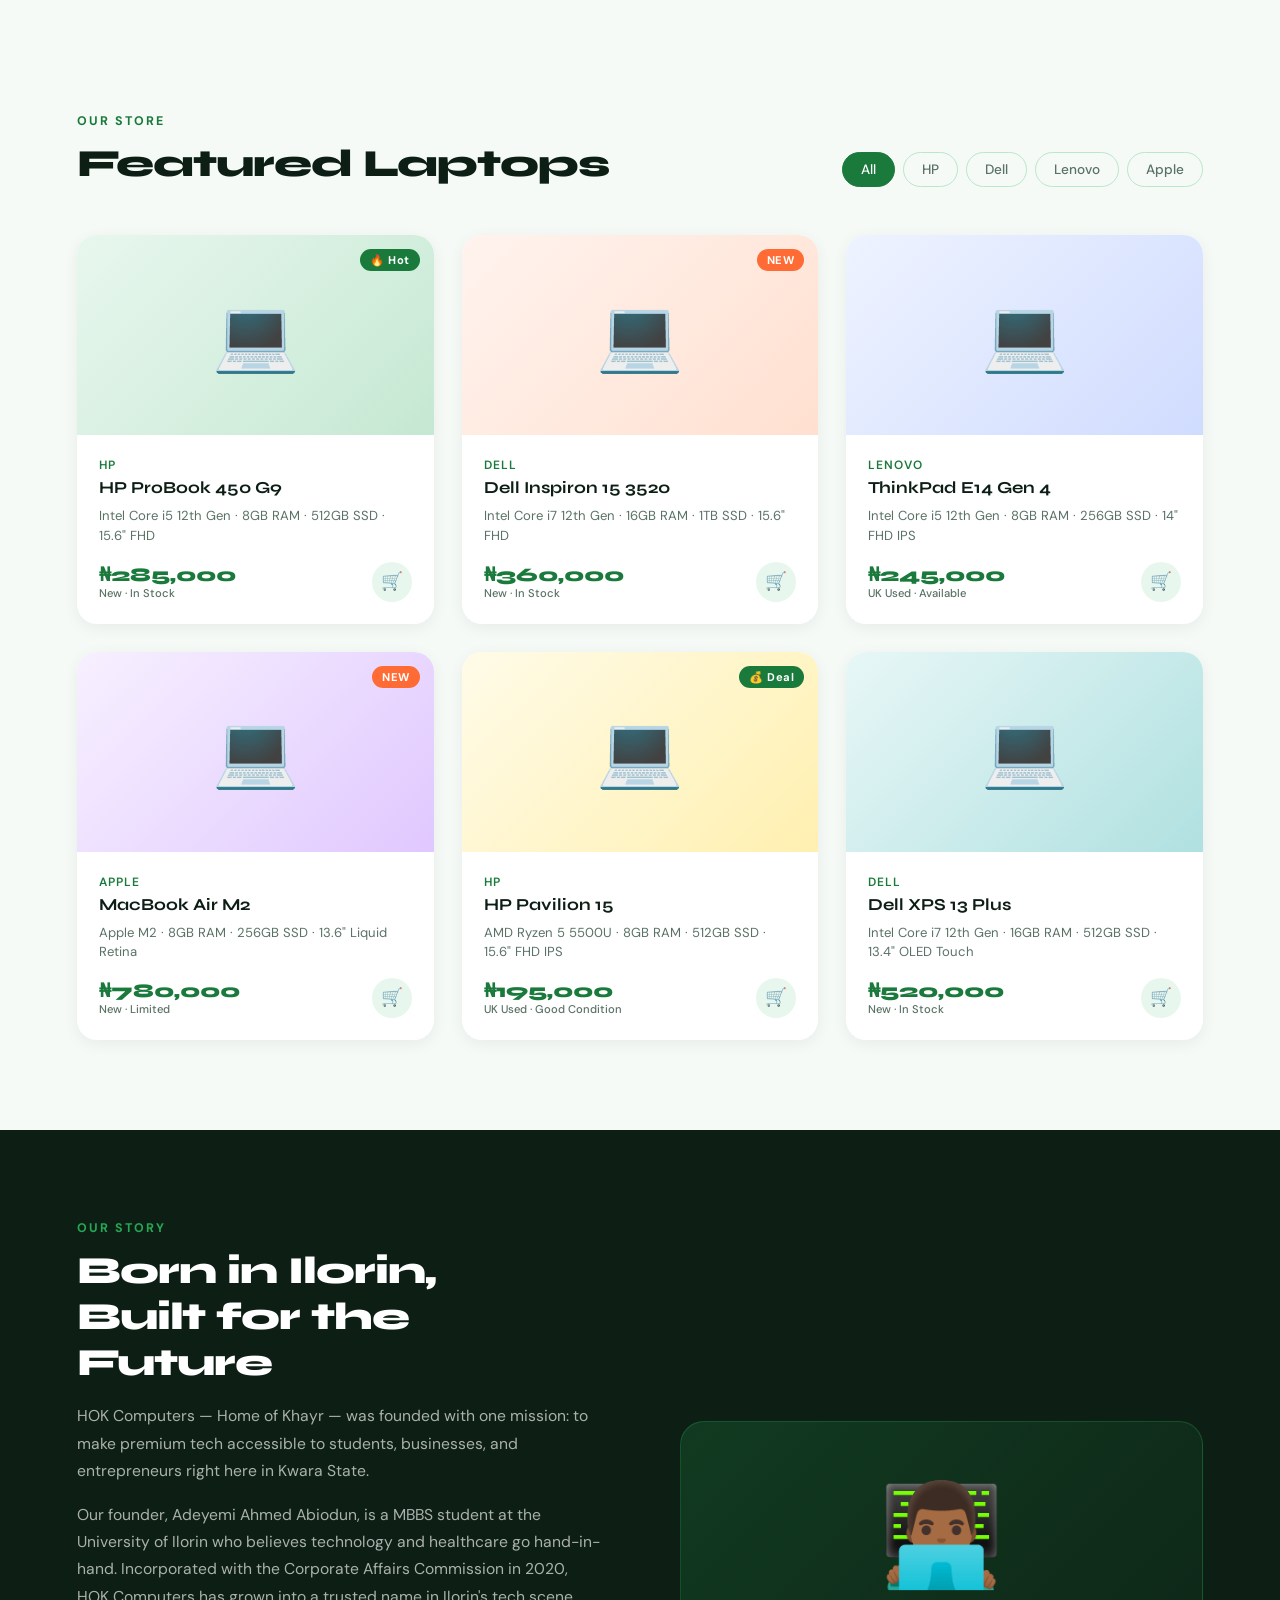
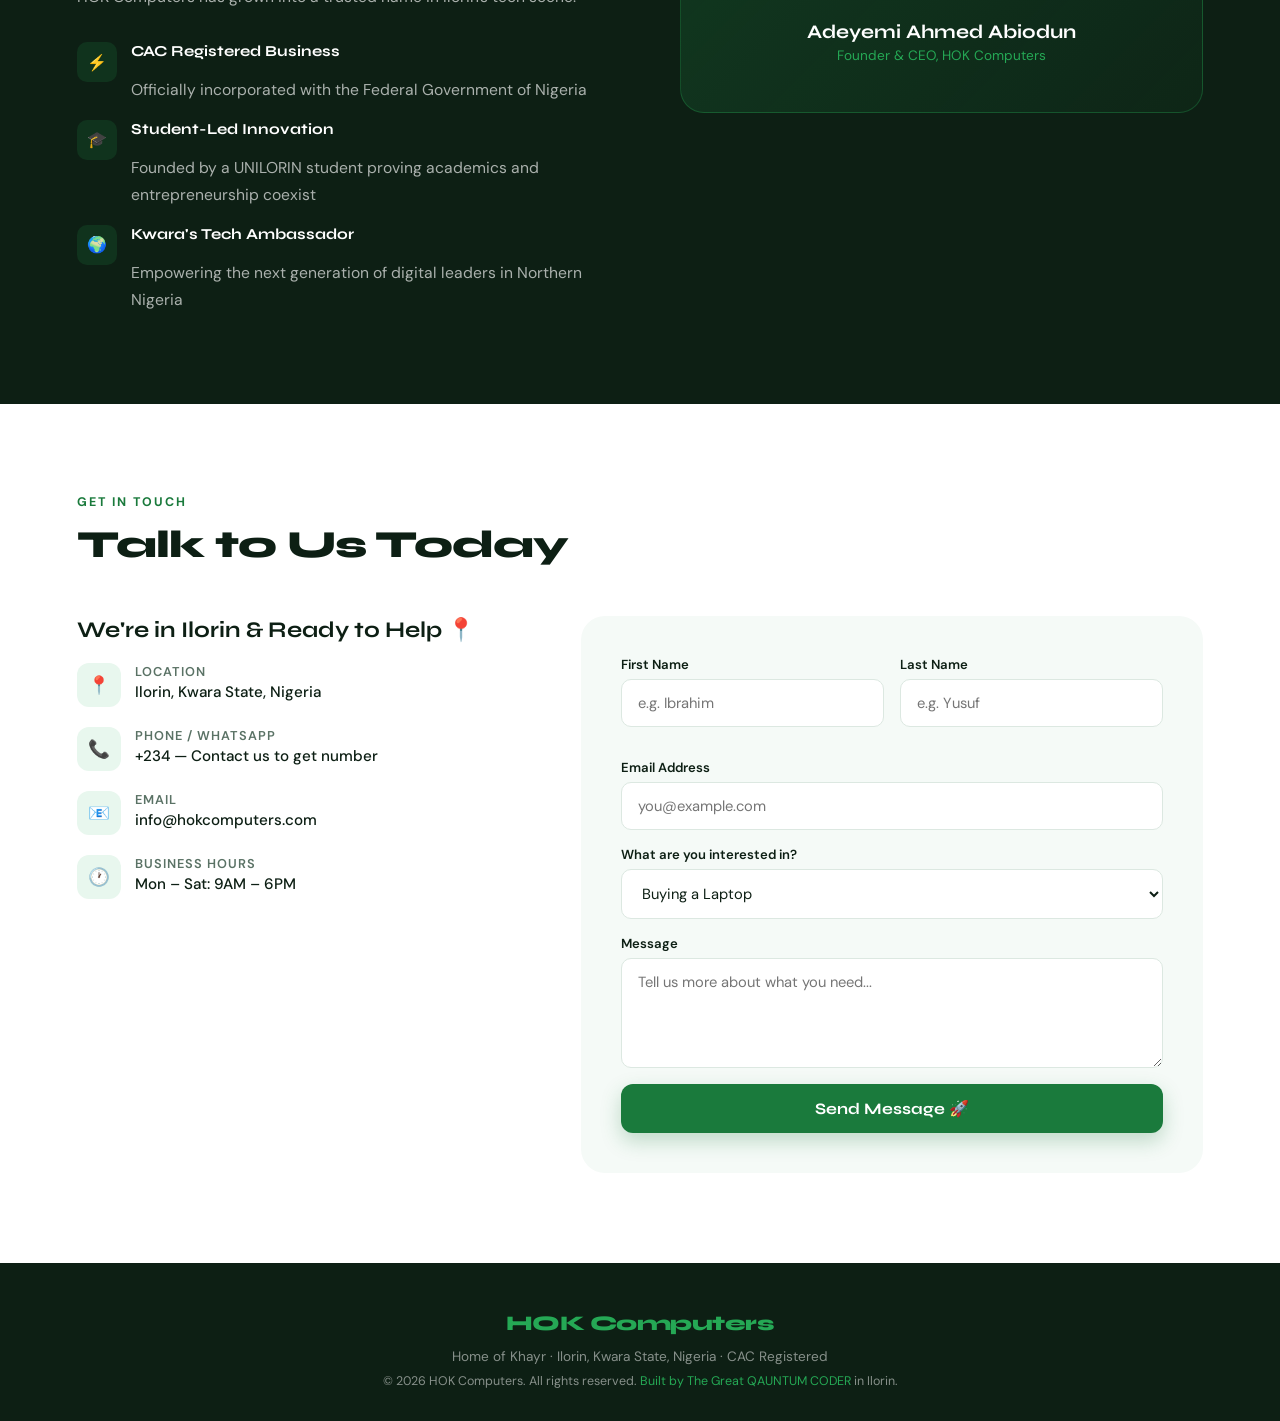
==== commit adb127d4: "#2" ====
--- a/index.html
+++ b/index.html
@@ -12,6 +12,11 @@
 <!-- NAV -->
 <nav>
   <div class="logo">HOK<span>.</span> Computers</div>
+  <button class="mobile-menu" aria-label="Toggle navigation" type="button">
+    <span></span>
+    <span></span>
+    <span></span>
+  </button>
   <ul class="nav-links">
     <li><a href="#home">Home</a></li>
     <li><a href="#services">Services</a></li>
@@ -115,7 +120,7 @@
 
   <div class="products-grid">
 
-    <div class="product-card">
+    <div class="product-card" data-brand="HP">
       <div class="product-img bg1">
         💻
         <span class="badge-hot">🔥 Hot</span>
@@ -131,7 +136,7 @@
       </div>
     </div>
 
-    <div class="product-card">
+    <div class="product-card" data-brand="Dell">
       <div class="product-img bg2">
         💻
         <span class="badge-new">NEW</span>
@@ -147,7 +152,7 @@
       </div>
     </div>
 
-    <div class="product-card">
+    <div class="product-card" data-brand="Lenovo">
       <div class="product-img bg3">
         💻
       </div>
@@ -162,7 +167,7 @@
       </div>
     </div>
 
-    <div class="product-card">
+    <div class="product-card" data-brand="Apple">
       <div class="product-img bg4">
         💻
         <span class="badge-new">NEW</span>
@@ -178,7 +183,7 @@
       </div>
     </div>
 
-    <div class="product-card">
+    <div class="product-card" data-brand="HP">
       <div class="product-img bg5">
         💻
         <span class="badge-hot">💰 Deal</span>
@@ -194,7 +199,7 @@
       </div>
     </div>
 
-    <div class="product-card">
+    <div class="product-card" data-brand="Dell">
       <div class="product-img bg6">
         💻
       </div>
@@ -291,24 +296,24 @@
       </div>
     </div>
 
-    <div class="contact-form">
+    <form class="contact-form" novalidate>
       <div class="form-row">
         <div class="form-group">
           <label>First Name</label>
-          <input type="text" placeholder="e.g. Ibrahim">
+          <input type="text" name="firstName" placeholder="e.g. Ibrahim" required>
         </div>
         <div class="form-group">
           <label>Last Name</label>
-          <input type="text" placeholder="e.g. Yusuf">
+          <input type="text" name="lastName" placeholder="e.g. Yusuf" required>
         </div>
       </div>
       <div class="form-group">
         <label>Email Address</label>
-        <input type="email" placeholder="you@example.com">
+        <input type="email" name="email" placeholder="you@example.com" required>
       </div>
       <div class="form-group">
         <label>What are you interested in?</label>
-        <select>
+        <select name="interest" required>
           <option>Buying a Laptop</option>
           <option>Web Development</option>
           <option>Graphic Design</option>
@@ -319,10 +324,10 @@
       </div>
       <div class="form-group">
         <label>Message</label>
-        <textarea placeholder="Tell us more about what you need..."></textarea>
-      </div>
-      <button class="btn-submit">Send Message 🚀</button>
-    </div>
+        <textarea name="message" placeholder="Tell us more about what you need..." required></textarea>
+      </div>
+      <button class="btn-submit" type="submit">Send Message 🚀</button>
+    </form>
   </div>
 </section>
 
--- a/style.css
+++ b/style.css
@@ -49,6 +49,31 @@
 }
 .nav-links a:hover { color: var(--green); }
 .nav-links a:hover::after { width: 100%; }
+.mobile-menu {
+  display: none;
+  border: none;
+  background: transparent;
+  cursor: pointer;
+  width: 40px;
+  height: 40px;
+  position: relative;
+}
+.mobile-menu span {
+  display: block;
+  position: absolute;
+  left: 0;
+  width: 100%;
+  height: 3px;
+  background: var(--dark);
+  border-radius: 999px;
+  transition: transform 0.3s ease, opacity 0.3s ease;
+}
+.mobile-menu span:nth-child(1) { top: 10px; }
+.mobile-menu span:nth-child(2) { top: 18px; }
+.mobile-menu span:nth-child(3) { top: 26px; }
+.mobile-menu.open span:nth-child(1) { transform: translateY(8px) rotate(45deg); }
+.mobile-menu.open span:nth-child(2) { opacity: 0; }
+.mobile-menu.open span:nth-child(3) { transform: translateY(-8px) rotate(-45deg); }
 .nav-cta {
   background: var(--green); color: var(--white) !important;
   padding: 9px 22px; border-radius: 50px;
@@ -385,5 +410,21 @@
   .about-visual { display: none; }
   .contact-wrapper { grid-template-columns: 1fr; }
   .form-row { grid-template-columns: 1fr; }
-  .nav-links { display: none; }
-}
+  .mobile-menu { display: flex; align-items: center; justify-content: center; }
+  .nav-links {
+    display: none;
+    flex-direction: column;
+    position: absolute;
+    right: 6%;
+    top: 70px;
+    background: rgba(255,255,255,0.98);
+    border-radius: 22px;
+    box-shadow: 0 30px 80px rgba(0,0,0,0.12);
+    padding: 18px 20px;
+    width: min(280px, calc(100% - 12%));
+    gap: 10px;
+  }
+  .nav-links.active { display: flex; }
+  .nav-links li { margin: 0; }
+  .nav-links a { display: block; padding: 12px 0; }
+}
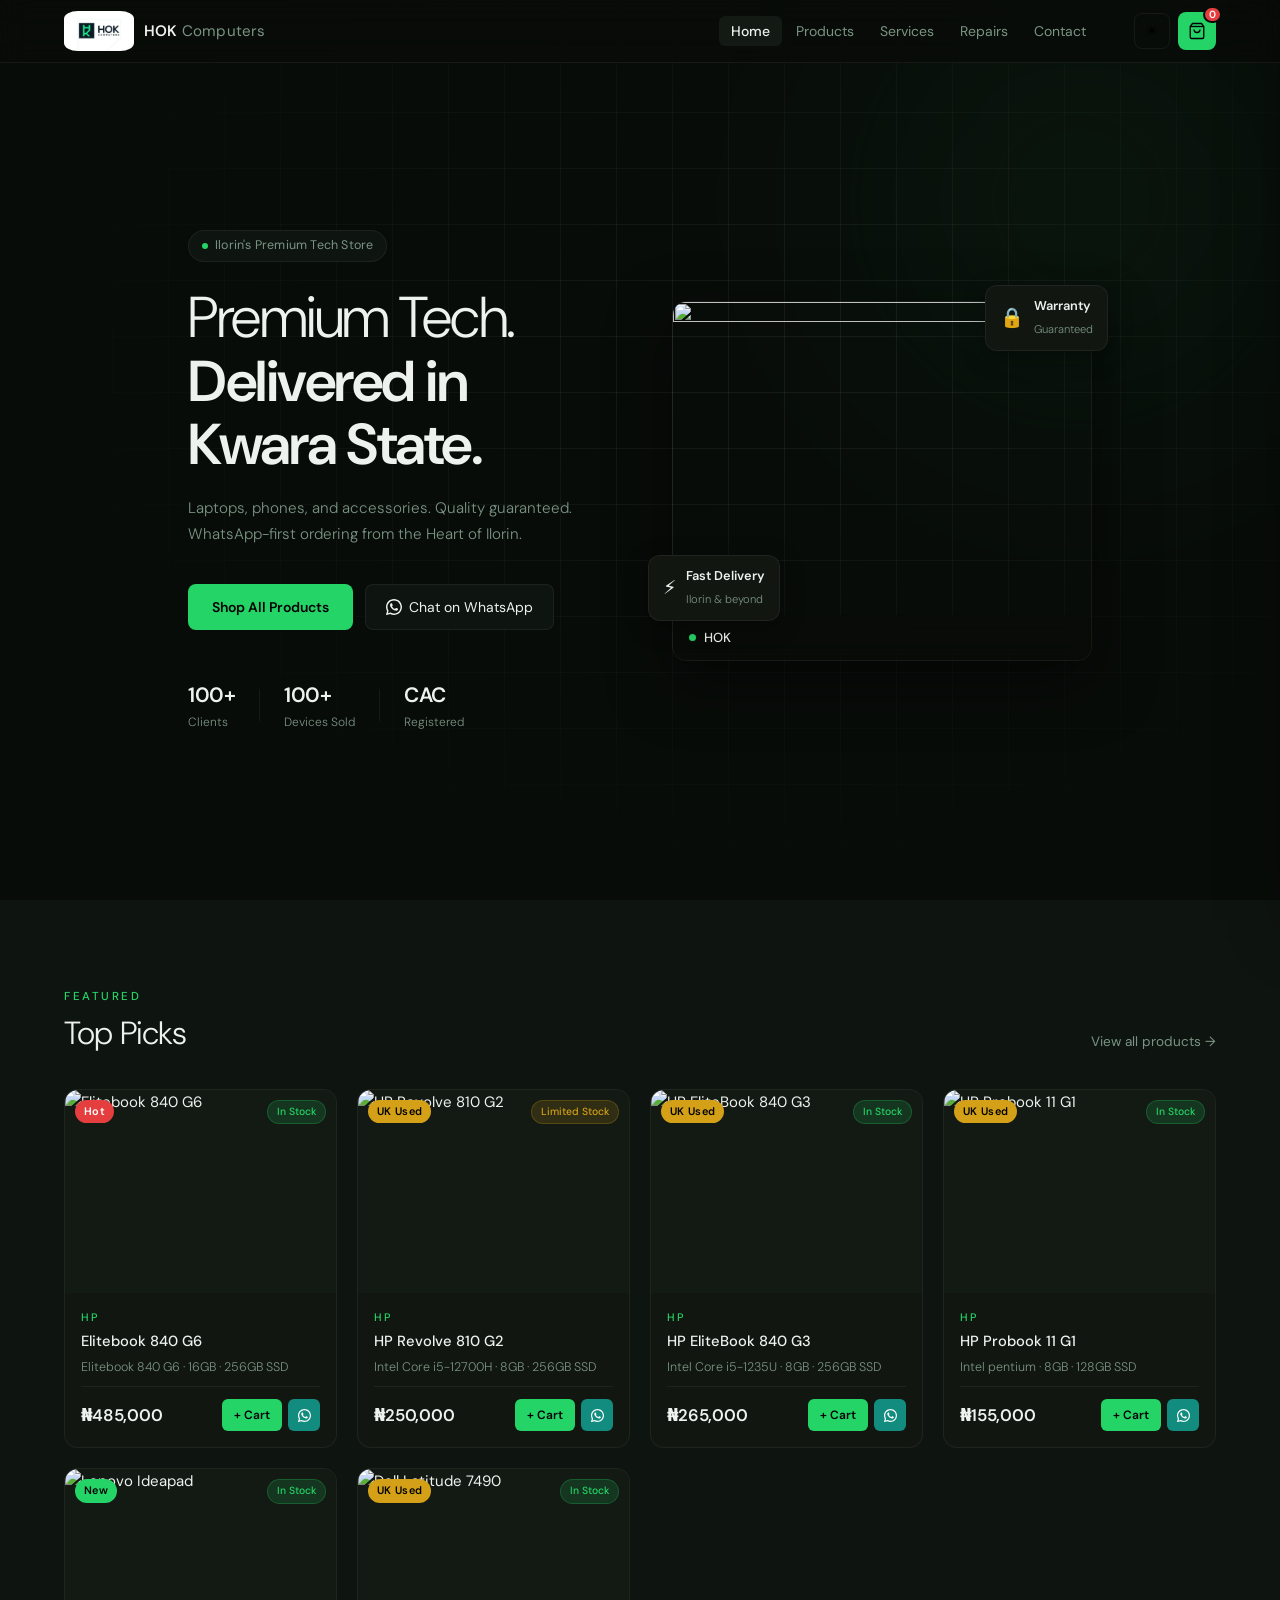
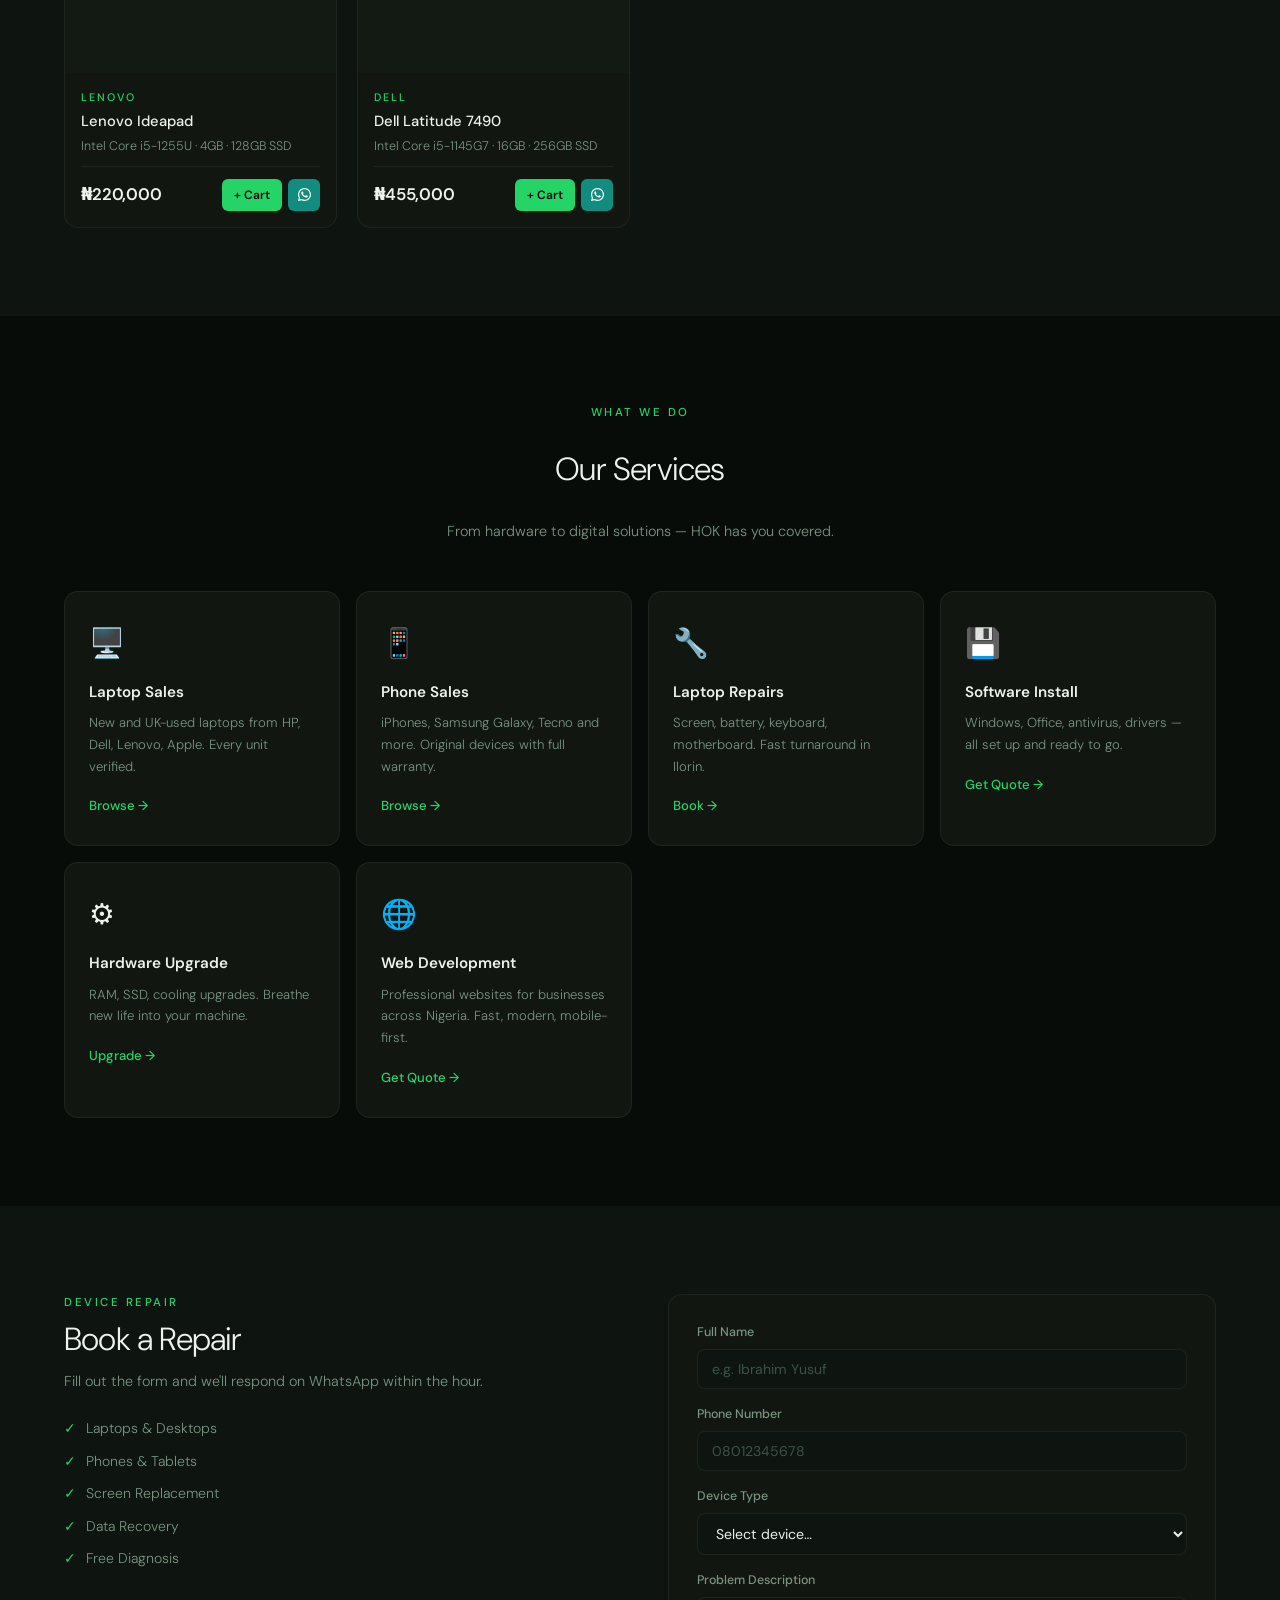
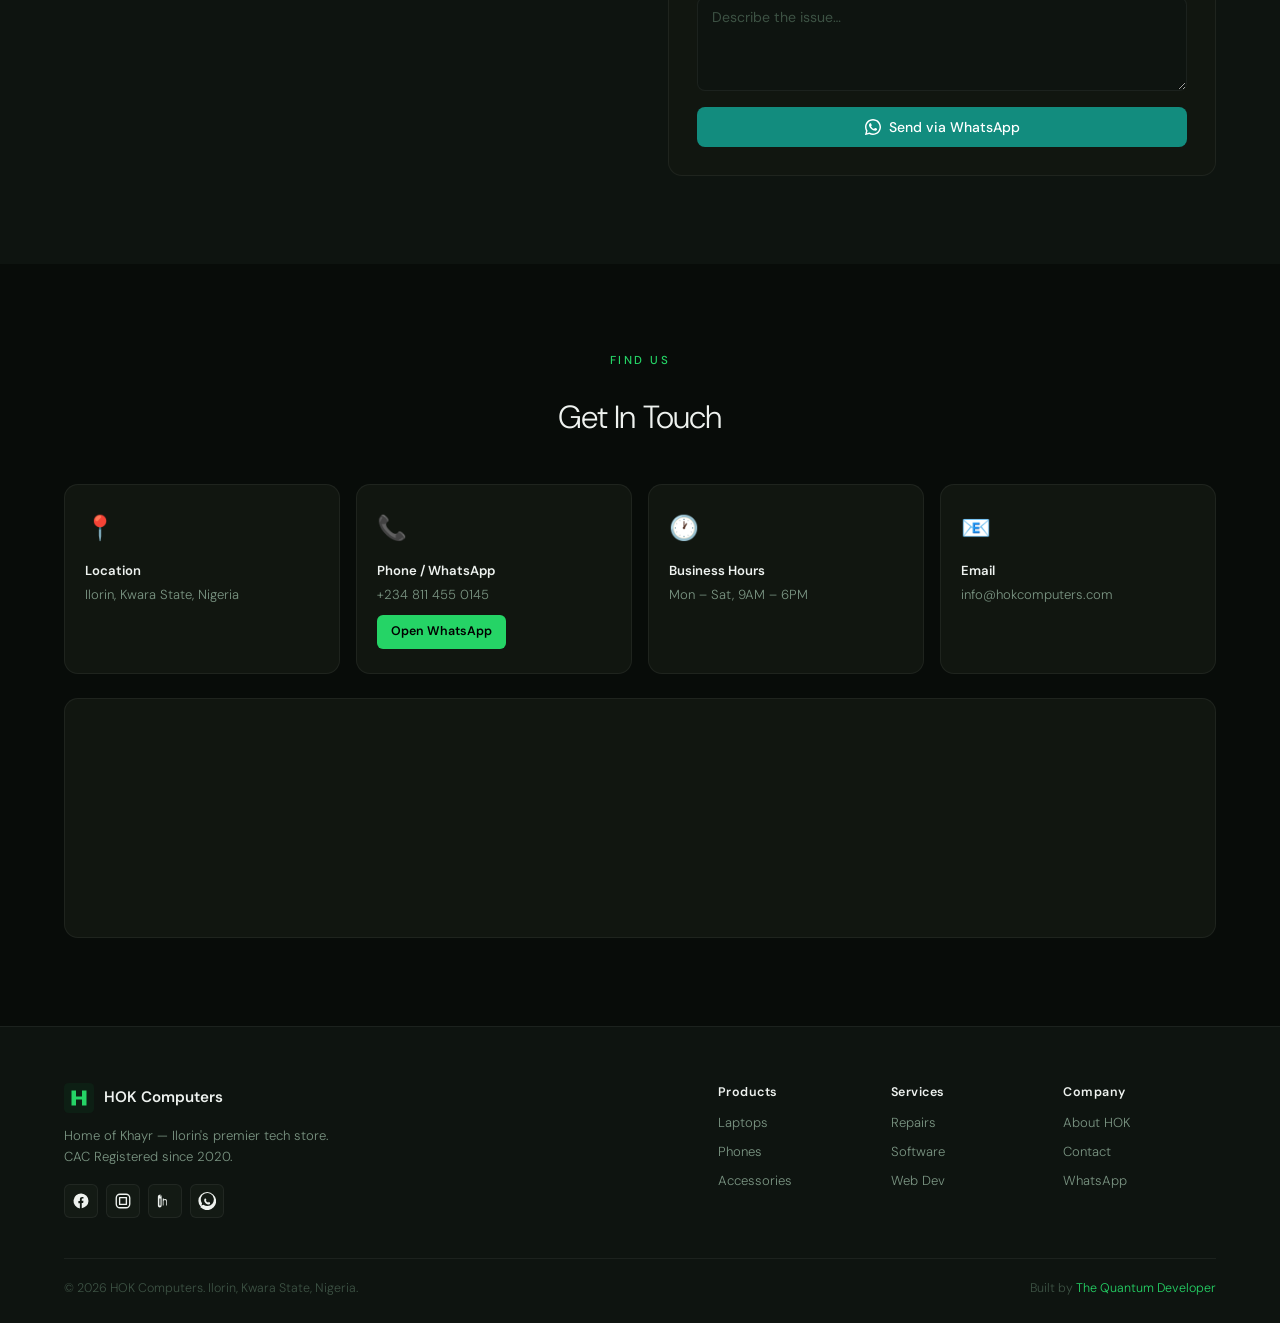
==== commit 3674cfbc: "#3" ====
--- a/index.html
+++ b/index.html
@@ -1,344 +1,252 @@
-<!DOCTYPE html>
-<html lang="en">
-<head>
-<meta charset="UTF-8">
-<meta name="viewport" content="width=device-width, initial-scale=1.0">
-<title>HOK Computers – Home of Khayr | Ilorin, Kwara State</title>
-<link href="https://fonts.googleapis.com/css2?family=Syne:wght@400;600;700;800&family=DM+Sans:ital,wght@0,300;0,400;0,500;1,300&display=swap" rel="stylesheet">
-<link rel="stylesheet" href="style.css">
-</head>
-<body>
-
-<!-- NAV -->
-<nav>
-  <div class="logo">HOK<span>.</span> Computers</div>
-  <button class="mobile-menu" aria-label="Toggle navigation" type="button">
-    <span></span>
-    <span></span>
-    <span></span>
-  </button>
-  <ul class="nav-links">
-    <li><a href="#home">Home</a></li>
-    <li><a href="#services">Services</a></li>
-    <li><a href="#products">Products</a></li>
-    <li><a href="#about">About</a></li>
-    <li><a href="#contact" class="nav-cta">Contact Us</a></li>
-  </ul>
-</nav>
-
-<!-- HERO -->
-<section id="home" class="hero">
-  <div class="hero-text">
-    <div class="hero-badge"><span></span> Ilorin's Tech Hub — Est. 2020</div>
-    <h1>Your <em>Digital</em><br>Partner in<br>Kwara State</h1>
-    <p>HOK Computers brings world-class laptops, web solutions, and tech services to Ilorin. Powered by innovation, driven by excellence.</p>
-    <div class="hero-actions">
-      <a href="#products" class="btn-primary">Shop Laptops →</a>
-      <a href="#services" class="btn-outline">Our Services</a>
-    </div>
-  </div>
-
-  <div class="hero-visual">
-    <div class="hero-card">
-      <div class="hero-img">
-        <img src="WhatsApp Image 2026-05-31 at 7.24.14 PM.jpeg" alt="">
-      </div>
-      <div class="hero-stats">
-        <div class="stat">
-          <div class="stat-num">50+</div>
-          <div class="stat-label">Happy Clients</div>
-        </div>
-        <div class="stat">
-          <div class="stat-num">50+</div>
-          <div class="stat-label">Laptops Sold</div>
-        </div>
-        <div class="stat">
-          <div class="stat-num">5★</div>
-          <div class="stat-label">Rated</div>
-        </div>
-      </div>
-    </div>
-  </div>
-</section>
-
-<!-- SERVICES -->
-<section id="services">
-  <div class="services-header">
-    <div class="section-tag">What We Do</div>
-    <h2 class="section-title">Tech Solutions<br>You Can Trust</h2>
-    <p>From premium laptops, affordable smartphones to full digital transformation — we've got your tech needs covered in Ilorin and beyond.</p>
-  </div>
-  <div class="services-grid">
-    <div class="service-card">
-      <div class="service-icon">🖥️</div>
-      <h3>Laptop Sales</h3>
-      <p>Brand new and fairly used laptops from top brands like HP, Dell, Lenovo, and Apple. Quality guaranteed with warranty support.</p>
-    </div>
-    <div class="service-card">
-      <div class="service-icon">🌐</div>
-      <h3>Web Development</h3>
-      <p>Professional websites built with HTML, PHP, CSS, and Bootstrap. From business sites to full e-commerce platforms.</p>
-    </div>
-    <div class="service-card">
-      <div class="service-icon">🎨</div>
-      <h3>Graphic Design</h3>
-      <p>Eye-catching logos, brand identity, flyers, and digital graphics. We make your brand look unforgettable.</p>
-    </div>
-    <div class="service-card">
-      <div class="service-icon">📣</div>
-      <h3>Digital Marketing</h3>
-      <p>Social media strategies, content creation, and online campaigns that grow your business and expand your reach.</p>
-    </div>
-    <div class="service-card">
-      <div class="service-icon">🔧</div>
-      <h3>Laptop Repairs</h3>
-      <p>Fast and affordable repairs for all laptop brands. Screen replacement, battery, OS installation, and more.</p>
-    </div>
-    <div class="service-card">
-      <div class="service-icon">🎓</div>
-      <h3>Tech Training</h3>
-      <p>Empowering students and entrepreneurs in Kwara State with practical digital skills and computer literacy programs.</p>
-    </div>
-  </div>
-</section>
-
-<!-- PRODUCTS -->
-<section id="products">
-  <div class="products-header">
-    <div>
-      <div class="section-tag">Our Store</div>
-      <h2 class="section-title">Featured Laptops</h2>
-    </div>
-    <div class="filter-tabs">
-      <button class="filter-tab active">All</button>
-      <button class="filter-tab">HP</button>
-      <button class="filter-tab">Dell</button>
-      <button class="filter-tab">Lenovo</button>
-      <button class="filter-tab">Apple</button>
-    </div>
-  </div>
-
-  <div class="products-grid">
-
-    <div class="product-card" data-brand="HP">
-      <div class="product-img bg1">
-        💻
-        <span class="badge-hot">🔥 Hot</span>
-      </div>
-      <div class="product-info">
-        <div class="product-brand">HP</div>
-        <div class="product-name">HP ProBook 450 G9</div>
-        <div class="product-specs">Intel Core i5 12th Gen · 8GB RAM · 512GB SSD · 15.6" FHD</div>
-        <div class="product-footer">
-          <div class="product-price">₦285,000 <small>New · In Stock</small></div>
-          <button class="btn-cart">🛒</button>
-        </div>
-      </div>
-    </div>
-
-    <div class="product-card" data-brand="Dell">
-      <div class="product-img bg2">
-        💻
-        <span class="badge-new">NEW</span>
-      </div>
-      <div class="product-info">
-        <div class="product-brand">Dell</div>
-        <div class="product-name">Dell Inspiron 15 3520</div>
-        <div class="product-specs">Intel Core i7 12th Gen · 16GB RAM · 1TB SSD · 15.6" FHD</div>
-        <div class="product-footer">
-          <div class="product-price">₦360,000 <small>New · In Stock</small></div>
-          <button class="btn-cart">🛒</button>
-        </div>
-      </div>
-    </div>
-
-    <div class="product-card" data-brand="Lenovo">
-      <div class="product-img bg3">
-        💻
-      </div>
-      <div class="product-info">
-        <div class="product-brand">Lenovo</div>
-        <div class="product-name">ThinkPad E14 Gen 4</div>
-        <div class="product-specs">Intel Core i5 12th Gen · 8GB RAM · 256GB SSD · 14" FHD IPS</div>
-        <div class="product-footer">
-          <div class="product-price">₦245,000 <small>UK Used · Available</small></div>
-          <button class="btn-cart">🛒</button>
-        </div>
-      </div>
-    </div>
-
-    <div class="product-card" data-brand="Apple">
-      <div class="product-img bg4">
-        💻
-        <span class="badge-new">NEW</span>
-      </div>
-      <div class="product-info">
-        <div class="product-brand">Apple</div>
-        <div class="product-name">MacBook Air M2</div>
-        <div class="product-specs">Apple M2 · 8GB RAM · 256GB SSD · 13.6" Liquid Retina</div>
-        <div class="product-footer">
-          <div class="product-price">₦780,000 <small>New · Limited</small></div>
-          <button class="btn-cart">🛒</button>
-        </div>
-      </div>
-    </div>
-
-    <div class="product-card" data-brand="HP">
-      <div class="product-img bg5">
-        💻
-        <span class="badge-hot">💰 Deal</span>
-      </div>
-      <div class="product-info">
-        <div class="product-brand">HP</div>
-        <div class="product-name">HP Pavilion 15</div>
-        <div class="product-specs">AMD Ryzen 5 5500U · 8GB RAM · 512GB SSD · 15.6" FHD IPS</div>
-        <div class="product-footer">
-          <div class="product-price">₦195,000 <small>UK Used · Good Condition</small></div>
-          <button class="btn-cart">🛒</button>
-        </div>
-      </div>
-    </div>
-
-    <div class="product-card" data-brand="Dell">
-      <div class="product-img bg6">
-        💻
-      </div>
-      <div class="product-info">
-        <div class="product-brand">Dell</div>
-        <div class="product-name">Dell XPS 13 Plus</div>
-        <div class="product-specs">Intel Core i7 12th Gen · 16GB RAM · 512GB SSD · 13.4" OLED Touch</div>
-        <div class="product-footer">
-          <div class="product-price">₦520,000 <small>New · In Stock</small></div>
-          <button class="btn-cart">🛒</button>
-        </div>
-      </div>
-    </div>
-
-  </div>
-</section>
-
-<!-- ABOUT -->
-<section id="about">
-  <div class="about-content">
-    <div class="section-tag">Our Story</div>
-    <h2 class="section-title">Born in Ilorin,<br>Built for the Future</h2>
-    <p>HOK Computers — Home of Khayr — was founded with one mission: to make premium tech accessible to students, businesses, and entrepreneurs right here in Kwara State.</p>
-    <p>Our founder, Adeyemi Ahmed Abiodun, is a MBBS student at the University of Ilorin who believes technology and healthcare go hand-in-hand. Incorporated with the Corporate Affairs Commission in 2020, HOK Computers has grown into a trusted name in Ilorin's tech scene.</p>
-    <div class="about-highlights">
-      <div class="highlight">
-        <div class="highlight-icon">⚡</div>
-        <div>
-          <h4>CAC Registered Business</h4>
-          <p>Officially incorporated with the Federal Government of Nigeria</p>
-        </div>
-      </div>
-      <div class="highlight">
-        <div class="highlight-icon">🎓</div>
-        <div>
-          <h4>Student-Led Innovation</h4>
-          <p>Founded by a UNILORIN student proving academics and entrepreneurship coexist</p>
-        </div>
-      </div>
-      <div class="highlight">
-        <div class="highlight-icon">🌍</div>
-        <div>
-          <h4>Kwara's Tech Ambassador</h4>
-          <p>Empowering the next generation of digital leaders in Northern Nigeria</p>
-        </div>
-      </div>
-    </div>
-  </div>
-
-  <div class="about-visual">
-    <div class="about-img-frame">
-      <span class="about-emoji">👨🏾‍💻</span>
-      <div class="founder-name">Adeyemi Ahmed Abiodun</div>
-      <div class="founder-role">Founder & CEO, HOK Computers</div>
-    </div>
-  </div>
-</section>
-
-<!-- CONTACT -->
-<section id="contact">
-  <div class="section-tag">Get In Touch</div>
-  <h2 class="section-title">Talk to Us Today</h2>
-
-  <div class="contact-wrapper">
-    <div class="contact-info">
-      <h3>We're in Ilorin & Ready to Help 📍</h3>
-      <div class="contact-item">
-        <div class="contact-item-icon">📍</div>
-        <div>
-          <h4>Location</h4>
-          <p>Ilorin, Kwara State, Nigeria</p>
-        </div>
-      </div>
-      <div class="contact-item">
-        <div class="contact-item-icon">📞</div>
-        <div>
-          <h4>Phone / WhatsApp</h4>
-          <p>+234 — Contact us to get number</p>
-        </div>
-      </div>
-      <div class="contact-item">
-        <div class="contact-item-icon">📧</div>
-        <div>
-          <h4>Email</h4>
-          <p>info@hokcomputers.com</p>
-        </div>
-      </div>
-      <div class="contact-item">
-        <div class="contact-item-icon">🕐</div>
-        <div>
-          <h4>Business Hours</h4>
-          <p>Mon – Sat: 9AM – 6PM</p>
-        </div>
-      </div>
-    </div>
-
-    <form class="contact-form" novalidate>
-      <div class="form-row">
-        <div class="form-group">
-          <label>First Name</label>
-          <input type="text" name="firstName" placeholder="e.g. Ibrahim" required>
-        </div>
-        <div class="form-group">
-          <label>Last Name</label>
-          <input type="text" name="lastName" placeholder="e.g. Yusuf" required>
-        </div>
-      </div>
-      <div class="form-group">
-        <label>Email Address</label>
-        <input type="email" name="email" placeholder="you@example.com" required>
-      </div>
-      <div class="form-group">
-        <label>What are you interested in?</label>
-        <select name="interest" required>
-          <option>Buying a Laptop</option>
-          <option>Web Development</option>
-          <option>Graphic Design</option>
-          <option>Digital Marketing</option>
-          <option>Laptop Repair</option>
-          <option>General Enquiry</option>
-        </select>
-      </div>
-      <div class="form-group">
-        <label>Message</label>
-        <textarea name="message" placeholder="Tell us more about what you need..." required></textarea>
-      </div>
-      <button class="btn-submit" type="submit">Send Message 🚀</button>
-    </form>
-  </div>
-</section>
-
-<!-- FOOTER -->
-<footer>
-  <div class="logo">HOK Computers</div>
-  <p>Home of Khayr · Ilorin, Kwara State, Nigeria · CAC Registered</p>
-  <p class="footer-note">© 2026 HOK Computers. All rights reserved.
-    <a href="https://thegreatcodeadventures.com" target="_blank" rel="noopener noreferrer">Built by The Great QAUNTUM CODER</a> in Ilorin.</p>
-</footer>
-
-  <script src="app.js"></script>
-</body>
-</html>+<!DOCTYPE html>
+<html lang="en" data-theme="dark">
+<head>
+  <meta charset="UTF-8" />
+  <meta name="viewport" content="width=device-width, initial-scale=1.0" />
+  <title>HOK Computers — Home of Khayr | Ilorin, Nigeria</title>
+  <link rel="preconnect" href="https://fonts.googleapis.com" />
+  <link rel="preconnect" href="https://fonts.gstatic.com" crossorigin />
+  <link href="https://fonts.googleapis.com/css2?family=DM+Sans:ital,opsz,wght@0,9..40,300;0,9..40,400;0,9..40,500;0,9..40,600;1,9..40,300&display=swap" rel="stylesheet" />
+  <link rel="stylesheet" href="styles.css" />
+</head>
+<body>
+
+<!-- NAVBAR -->
+<nav class="navbar" id="navbar">
+  <div class="nav-inner">
+    <a href="index.html" class="nav-logo">
+      <img src="WhatsApp Image 2026-05-31 at 7.24.14 PM.jpeg" alt="">
+      <span class="logo-wordmark">HOK <em>Computers</em></span>
+    </a>
+    <ul class="nav-links" id="navLinks">
+      <li><a href="index.html" class="nav-link active">Home</a></li>
+      <li><a href="products.html" class="nav-link">Products</a></li>
+      <li><a href="index.html#services" class="nav-link">Services</a></li>
+      <li><a href="index.html#repair" class="nav-link">Repairs</a></li>
+      <li><a href="index.html#contact" class="nav-link">Contact</a></li>
+    </ul>
+    <div class="nav-actions">
+      <button class="theme-toggle" id="themeToggle" title="Toggle theme"><span class="theme-icon">☀️</span></button>
+      <button class="cart-btn" id="cartToggle">
+        <svg width="18" height="18" viewBox="0 0 24 24" fill="none" stroke="currentColor" stroke-width="1.8"><path d="M6 2L3 6v14a2 2 0 002 2h14a2 2 0 002-2V6l-3-4z"/><line x1="3" y1="6" x2="21" y2="6"/><path d="M16 10a4 4 0 01-8 0"/></svg>
+        <span class="cart-count" id="cartCount">0</span>
+      </button>
+      <button class="hamburger" id="hamburger"><span></span><span></span><span></span></button>
+    </div>
+  </div>
+</nav>
+
+<!-- HERO -->
+<section class="hero" id="home">
+  <div class="hero-bg">
+    <div class="hero-orb orb1"></div>
+    <div class="grid-overlay"></div>
+  </div>
+  <div class="container hero-grid">
+    <div class="hero-content">
+      <div class="hero-badge"><span class="badge-dot"></span>Ilorin's Premium Tech Store</div>
+      <h1 class="hero-title">Premium Tech.<br/><span>Delivered in<br/>Kwara State.</span></h1>
+      <p class="hero-sub">Laptops, phones, and accessories. Quality guaranteed. WhatsApp-first ordering from the Heart of Ilorin.</p>
+      <div class="hero-actions">
+        <a href="products.html" class="btn-primary">Shop All Products</a>
+        <a href="https://wa.me/2348114550145" target="_blank" class="btn-ghost">
+          <svg width="16" height="16" viewBox="0 0 24 24" fill="currentColor"><path d="M17.472 14.382c-.297-.149-1.758-.867-2.03-.967-.273-.099-.471-.148-.67.15-.197.297-.767.966-.94 1.164-.173.199-.347.223-.644.075-.297-.15-1.255-.463-2.39-1.475-.883-.788-1.48-1.761-1.653-2.059-.173-.297-.018-.458.13-.606.134-.133.298-.347.446-.52.149-.174.198-.298.298-.497.099-.198.05-.371-.025-.52-.075-.149-.669-1.612-.916-2.207-.242-.579-.487-.5-.669-.51-.173-.008-.371-.01-.57-.01-.198 0-.52.074-.792.372-.272.297-1.04 1.016-1.04 2.479 0 1.462 1.065 2.875 1.213 3.074.149.198 2.096 3.2 5.077 4.487.709.306 1.262.489 1.694.625.712.227 1.36.195 1.871.118.571-.085 1.758-.719 2.006-1.413.248-.694.248-1.289.173-1.413-.074-.124-.272-.198-.57-.347z"/><path d="M12 0C5.373 0 0 5.373 0 12c0 2.127.558 4.122 1.532 5.852L.054 23.447a.5.5 0 00.61.61l5.595-1.478A11.945 11.945 0 0012 24c6.627 0 12-5.373 12-12S18.627 0 12 0zm0 21.818a9.802 9.802 0 01-5.031-1.385l-.36-.214-3.733.985.997-3.617-.235-.372A9.808 9.808 0 012.182 12C2.182 6.57 6.57 2.182 12 2.182S21.818 6.57 21.818 12 17.43 21.818 12 21.818z"/></svg>
+          Chat on WhatsApp
+        </a>
+      </div>
+      <div class="hero-stats">
+        <div class="stat"><span class="stat-n">100+</span><span class="stat-l">Clients</span></div>
+        <div class="stat-sep"></div>
+        <div class="stat"><span class="stat-n">100+</span><span class="stat-l">Devices Sold</span></div>
+        <div class="stat-sep"></div>
+        <div class="stat"><span class="stat-n">CAC</span><span class="stat-l">Registered</span></div>
+      </div>
+    </div>
+    <div class="hero-visual">
+      <div class="hero-img-card">
+        <img src="https://res.cloudinary.com/da7jzmy2g/image/upload/v1780626286/hokp_lzhjha.jpg" />
+        <div class="img-caption"><span class="dot-green"></span>HOK</div>
+      </div>
+      <div class="chip chip-a"><span>🔒</span><div><b>Warranty</b><small>Guaranteed</small></div></div>
+      <div class="chip chip-b"><span>⚡</span><div><b>Fast Delivery</b><small>Ilorin & beyond</small></div></div>
+    </div>
+  </div>
+</section>
+
+<!-- FEATURED PRODUCTS -->
+<section class="featured-section" id="featured">
+  <div class="container">
+    <div class="section-header">
+      <div>
+        <p class="eyebrow">Featured</p>
+        <h2 class="section-title">Top Picks</h2>
+      </div>
+      <a href="products.html" class="view-all-link">View all products →</a>
+    </div>
+    <div class="products-grid" id="featuredGrid"></div>
+  </div>
+</section>
+
+<!-- SERVICES -->
+<section class="services-section" id="services">
+  <div class="container">
+    <div class="section-header centered">
+      <p class="eyebrow">What We Do</p>
+      <h2 class="section-title">Our Services</h2>
+      <p class="section-sub">From hardware to digital solutions — HOK has you covered.</p>
+    </div>
+    <div class="services-grid">
+      <div class="service-card reveal"><div class="svc-icon">🖥️</div><h3>Laptop Sales</h3><p>New and UK-used laptops from HP, Dell, Lenovo, Apple. Every unit verified.</p><a href="products.html?cat=laptop" class="svc-link">Browse →</a></div>
+      <div class="service-card reveal"><div class="svc-icon">📱</div><h3>Phone Sales</h3><p>iPhones, Samsung Galaxy, Tecno and more. Original devices with full warranty.</p><a href="products.html?cat=phone" class="svc-link">Browse →</a></div>
+      <div class="service-card reveal"><div class="svc-icon">🔧</div><h3>Laptop Repairs</h3><p>Screen, battery, keyboard, motherboard. Fast turnaround in Ilorin.</p><a href="#repair" class="svc-link">Book →</a></div>
+      <div class="service-card reveal"><div class="svc-icon">💾</div><h3>Software Install</h3><p>Windows, Office, antivirus, drivers — all set up and ready to go.</p><a href="https://wa.me/2348114550145?text=I+need+software+installation." target="_blank" class="svc-link">Get Quote →</a></div>
+      <div class="service-card reveal"><div class="svc-icon">⚙️</div><h3>Hardware Upgrade</h3><p>RAM, SSD, cooling upgrades. Breathe new life into your machine.</p><a href="https://wa.me/2348114550145?text=I+need+a+hardware+upgrade." target="_blank" class="svc-link">Upgrade →</a></div>
+      <div class="service-card reveal"><div class="svc-icon">🌐</div><h3>Web Development</h3><p>Professional websites for businesses across Nigeria. Fast, modern, mobile-first.</p><a href="https://wa.me/2348114550145?text=I+need+a+website." target="_blank" class="svc-link">Get Quote →</a></div>
+    </div>
+  </div>
+</section>
+
+<!-- REPAIR -->
+<section class="repair-section" id="repair">
+  <div class="container">
+    <div class="repair-wrap">
+      <div class="repair-info reveal">
+        <p class="eyebrow">Device Repair</p>
+        <h2 class="section-title">Book a Repair</h2>
+        <p class="section-sub">Fill out the form and we'll respond on WhatsApp within the hour.</p>
+        <ul class="repair-list">
+          <li><span>✓</span>Laptops & Desktops</li>
+          <li><span>✓</span>Phones & Tablets</li>
+          <li><span>✓</span>Screen Replacement</li>
+          <li><span>✓</span>Data Recovery</li>
+          <li><span>✓</span>Free Diagnosis</li>
+        </ul>
+      </div>
+      <div class="form-card reveal">
+        <div class="form-group"><label>Full Name</label><input type="text" id="repairName" placeholder="e.g. Ibrahim Yusuf" /></div>
+        <div class="form-group"><label>Phone Number</label><input type="tel" id="repairPhone" placeholder="08012345678" /></div>
+        <div class="form-group"><label>Device Type</label>
+          <select id="repairDevice"><option value="">Select device…</option><option>Laptop</option><option>Desktop PC</option><option>Phone</option><option>Tablet</option></select>
+        </div>
+        <div class="form-group"><label>Problem Description</label><textarea id="repairProblem" rows="4" placeholder="Describe the issue…"></textarea></div>
+        <button class="btn-wa full" onclick="submitRepair()">
+          <svg width="16" height="16" viewBox="0 0 24 24" fill="currentColor"><path d="M17.472 14.382c-.297-.149-1.758-.867-2.03-.967-.273-.099-.471-.148-.67.15-.197.297-.767.966-.94 1.164-.173.199-.347.223-.644.075-.297-.15-1.255-.463-2.39-1.475-.883-.788-1.48-1.761-1.653-2.059-.173-.297-.018-.458.13-.606.134-.133.298-.347.446-.52.149-.174.198-.298.298-.497.099-.198.05-.371-.025-.52-.075-.149-.669-1.612-.916-2.207-.242-.579-.487-.5-.669-.51-.173-.008-.371-.01-.57-.01-.198 0-.52.074-.792.372-.272.297-1.04 1.016-1.04 2.479 0 1.462 1.065 2.875 1.213 3.074.149.198 2.096 3.2 5.077 4.487.709.306 1.262.489 1.694.625.712.227 1.36.195 1.871.118.571-.085 1.758-.719 2.006-1.413.248-.694.248-1.289.173-1.413-.074-.124-.272-.198-.57-.347z"/><path d="M12 0C5.373 0 0 5.373 0 12c0 2.127.558 4.122 1.532 5.852L.054 23.447a.5.5 0 00.61.61l5.595-1.478A11.945 11.945 0 0012 24c6.627 0 12-5.373 12-12S18.627 0 12 0zm0 21.818a9.802 9.802 0 01-5.031-1.385l-.36-.214-3.733.985.997-3.617-.235-.372A9.808 9.808 0 012.182 12C2.182 6.57 6.57 2.182 12 2.182S21.818 6.57 21.818 12 17.43 21.818 12 21.818z"/></svg>
+          Send via WhatsApp
+        </button>
+      </div>
+    </div>
+  </div>
+</section>
+
+<!-- CONTACT -->
+<section class="contact-section" id="contact">
+  <div class="container">
+    <div class="section-header centered">
+      <p class="eyebrow">Find Us</p>
+      <h2 class="section-title">Get In Touch</h2>
+    </div>
+    <div class="contact-grid">
+      <div class="contact-card reveal"><div class="c-icon">📍</div><h4>Location</h4><p>Ilorin, Kwara State, Nigeria</p></div>
+      <div class="contact-card reveal"><div class="c-icon">📞</div><h4>Phone / WhatsApp</h4><p>+234 811 455 0145</p><a href="https://wa.me/2348114550145" target="_blank" class="btn-wa-sm">Open WhatsApp</a></div>
+      <div class="contact-card reveal"><div class="c-icon">🕐</div><h4>Business Hours</h4><p>Mon – Sat, 9AM – 6PM</p></div>
+      
+      <div class="contact-card reveal"><div class="c-icon">📧</div><h4>Email</h4><p>info@hokcomputers.com</p></div>
+    </div>
+    <div class="map-box">
+      <iframe src="https://www.google.com/maps?q=HOK+Computers+Ilorin&output=embed" allowfullscreen="" loading="lazy" referrerpolicy="no-referrer-when-downgrade"></iframe>
+    </div>
+  </div>
+</section>
+
+<!-- FOOTER -->
+<footer class="footer">
+  <div class="container">
+    <div class="footer-top">
+      <div class="footer-brand">
+        <div class="footer-logo">
+          <svg viewBox="0 0 40 40" fill="none" width="30" height="30"><rect width="40" height="40" rx="6" fill="#0d1f14"/><path d="M10 10H16V18H24V10H30V30H24V22H16V30H10V10Z" fill="#25d466"/></svg>
+          <span>HOK Computers</span>
+        </div>
+        <p>Home of Khayr — Ilorin's premier tech store. CAC Registered since 2020.</p>
+        <div class="socials">
+          <a href="https://web.facebook.com/homeofkhayr/?_rdc=1&_rdr#" aria-label="Facebook" target="_blank" rel="noreferrer noopener">
+            <svg viewBox="0 0 24 24" fill="currentColor" aria-hidden="true"><path d="M22 12a10 10 0 10-11.5 9.9v-7H8.5v-2.9h2v-2.2c0-2 1.2-3.1 3-3.1.9 0 1.8.1 1.8.1v2h-1c-1 0-1.3.6-1.3 1.2v1.7h2.3l-.4 2.9h-1.9v7A10 10 0 0022 12z"/></svg>
+          </a>
+          <a href="https://www.instagram.com/hokcomputers/" aria-label="Instagram" target="_blank" rel="noreferrer noopener">
+            <svg viewBox="0 0 24 24" fill="none" stroke="currentColor" stroke-width="1.8" stroke-linecap="round" stroke-linejoin="round" aria-hidden="true"><rect x="3" y="3" width="18" height="18" rx="5"/><path d="M16.5 7.5h.01"/><path d="M7.5 7.5h9v9h-9z"/></svg>
+          </a>
+          <a href="https://ng.linkedin.com/company/home-of-khayr" aria-label="LinkedIn" target="_blank" rel="noreferrer noopener">
+            <svg viewBox="0 0 24 24" fill="currentColor" aria-hidden="true"><path d="M4.98 3.5A2.5 2.5 0 002.5 6v12a2.5 2.5 0 002.48 2.5h.02A2.5 2.5 0 007.5 18V6a2.5 2.5 0 00-2.52-2.5zM4.5 8.75h1.5V18H4.5V8.75zm4.5 0H10.5v1.35c.2-.35.8-.88 1.75-.88 1.85 0 2.25 1.22 2.25 2.8V18H13.5v-4.75c0-1.14-.02-2.6-1.6-2.6-1.6 0-1.85 1.26-1.85 2.54V18H9V8.75zM5.25 4.5h1.5v1.25h-1.5V4.5z"/></svg>
+          </a>
+          <a href="https://wa.me/2348114550145" aria-label="WhatsApp" target="_blank" rel="noreferrer noopener">
+            <svg viewBox="0 0 24 24" fill="currentColor" aria-hidden="true"><path d="M20.5 3.5A10.5 10.5 0 003.99 20.16L2 22l1.84-1.19A10.5 10.5 0 1020.5 3.5zm-8.1 15.2a8.7 8.7 0 01-4.66-1.36l-.33-.2-2.76.71.74-2.69-.21-.34A8.7 8.7 0 1112.4 18.7zm3.63-4.85c-.2-.1-1.15-.57-1.32-.64-.18-.08-.31-.12-.44.1-.13.22-.5.64-.61.77-.12.13-.24.14-.45.05-.2-.1-.84-.31-1.6-.99-.59-.52-.98-1.16-1.1-1.38-.12-.22-.01-.34.09-.45.09-.1.2-.23.3-.34.1-.12.14-.2.21-.34.08-.13.04-.24-.02-.34-.07-.1-.5-.98-.69-1.35-.18-.36-.35-.31-.48-.32-.13-.01-.28-.01-.43-.01-.15 0-.34.07-.52.33-.18.26-.7.89-.7 2.16 0 1.27.58 2.04.66 2.18.08.14 1.4 2.14 3.4 2.99.47.2.86.31 1.15.4.48.15.9.13 1.24.08.38-.06 1.15-.44 1.31-.94.15-.5.15-.93.11-1.02-.05-.09-.19-.15-.4-.26z"/></svg>
+          </a>
+        </div>
+      </div>
+      <div class="footer-cols">
+        <div class="footer-col"><h5>Products</h5><a href="products.html?cat=laptop">Laptops</a><a href="products.html?cat=phone">Phones</a><a href="products.html?cat=accessory">Accessories</a></div>
+        <div class="footer-col"><h5>Services</h5><a href="#services">Repairs</a><a href="#services">Software</a><a href="#services">Web Dev</a></div>
+        <div class="footer-col"><h5>Company</h5><a href="#home">About HOK</a><a href="#contact">Contact</a><a href="https://wa.me/2348114550145">WhatsApp</a></div>
+      </div>
+    </div>
+    <div class="footer-bottom">
+      <p>© 2026 HOK Computers. Ilorin, Kwara State, Nigeria.</p>
+      <p>Built by <a href="https://my-personal-portfolio-the-quantum-c.vercel.app/">The Quantum Developer</a></p>
+    </div>
+  </div>
+</footer>
+
+<!-- CART DRAWER -->
+<div class="cart-overlay" id="cartOverlay"></div>
+<div class="cart-drawer" id="cartDrawer">
+  <div class="cart-header"><h3>Cart <span id="cartHeaderCount"></span></h3><button class="close-btn" id="closeCart">✕</button></div>
+  <div class="cart-items" id="cartItems">
+    <div class="cart-empty" id="cartEmpty"><span>🛒</span><p>Your cart is empty</p><a href="products.html">Browse Products</a></div>
+  </div>
+  <div class="cart-footer" id="cartFooter" style="display:none">
+    <div class="cart-total"><span>Total</span><strong id="cartTotal">₦0</strong></div>
+    <div class="cart-actions">
+      <button class="btn-wa full" onclick="checkoutWhatsApp()">
+        <svg width="16" height="16" viewBox="0 0 24 24" fill="currentColor"><path d="M17.472 14.382c-.297-.149-1.758-.867-2.03-.967-.273-.099-.471-.148-.67.15-.197.297-.767.966-.94 1.164-.173.199-.347.223-.644.075-.297-.15-1.255-.463-2.39-1.475-.883-.788-1.48-1.761-1.653-2.059-.173-.297-.018-.458.13-.606.134-.133.298-.347.446-.52.149-.174.198-.298.298-.497.099-.198.05-.371-.025-.52-.075-.149-.669-1.612-.916-2.207-.242-.579-.487-.5-.669-.51-.173-.008-.371-.01-.57-.01-.198 0-.52.074-.792.372-.272.297-1.04 1.016-1.04 2.479 0 1.462 1.065 2.875 1.213 3.074.149.198 2.096 3.2 5.077 4.487.709.306 1.262.489 1.694.625.712.227 1.36.195 1.871.118.571-.085 1.758-.719 2.006-1.413.248-.694.248-1.289.173-1.413-.074-.124-.272-.198-.57-.347z"/><path d="M12 0C5.373 0 0 5.373 0 12c0 2.127.558 4.122 1.532 5.852L.054 23.447a.5.5 0 00.61.61l5.595-1.478A11.945 11.945 0 0012 24c6.627 0 12-5.373 12-12S18.627 0 12 0zm0 21.818a9.802 9.802 0 01-5.031-1.385l-.36-.214-3.733.985.997-3.617-.235-.372A9.808 9.808 0 012.182 12C2.182 6.57 6.57 2.182 12 2.182S21.818 6.57 21.818 12 17.43 21.818 12 21.818z"/></svg>
+        Checkout via WhatsApp
+      </button>
+      <button class="btn-outline full" onclick="showInstallmentModal()">Installment Plan</button>
+    </div>
+  </div>
+</div>
+
+<!-- PRODUCT MODAL -->
+<div class="modal-overlay" id="modalOverlay"></div>
+<div class="product-modal" id="productModal">
+  <button class="close-btn modal-close" id="closeModal">✕</button>
+  <div class="modal-content" id="modalContent"></div>
+</div>
+
+<!-- INSTALLMENT MODAL -->
+<div class="modal-overlay" id="installmentOverlay"></div>
+<div class="installment-modal" id="installmentModal">
+  <button class="close-btn" onclick="closeInstallmentModal()">✕</button>
+  <h3>Installment Plan</h3>
+  <p class="modal-sub">Pay over time. We'll confirm details on WhatsApp.</p>
+  <div class="form-group"><label>Full Name</label><input type="text" id="instName" placeholder="Your full name" /></div>
+  <div class="form-group"><label>Phone Number</label><input type="tel" id="instPhone" placeholder="08012345678" /></div>
+  <div class="form-group"><label>Duration</label><select id="instDuration"><option value="2 months">2 Months</option><option value="3 months">3 Months</option><option value="6 months">6 Months</option></select></div>
+  <div class="form-group"><label>Initial Deposit (Optional)</label><input type="text" id="instDeposit" placeholder="e.g. ₦50,000" /></div>
+  <button class="btn-wa full" onclick="submitInstallment()">Send Installment Request</button>
+</div>
+
+<div class="toast" id="toast"></div>
+<script src="script.js"></script>
+<script>
+  // Render 6 featured products on homepage
+  document.addEventListener('DOMContentLoaded', () => {
+    const featured = products.slice(0, 6);
+    const grid = document.getElementById('featuredGrid');
+    if (grid) grid.innerHTML = featured.map((p, i) => buildProductCard(p, i)).join('');
+    attachCardEvents(grid);
+    initScrollReveal();
+  });
+</script>
+</body>
+</html>
+
--- a/styles.css
+++ b/styles.css
@@ -0,0 +1,737 @@
+/* ══════════════════════════════════════════
+   CSS VARIABLES
+══════════════════════════════════════════ */
+:root {
+  --accent: #25d466;
+  --accent-dim: #1aab50;
+  --accent-glow: rgba(37,212,102,0.12);
+  --bg: #080c09;
+  --bg-2: #0e1410;
+  --bg-3: #131a14;
+  --card-bg: #111610;
+  --card-border: rgba(255,255,255,0.06);
+  --text-1: #eef2ef;
+  --text-2: #7a9482;
+  --text-3: #3d5244;
+  --border: rgba(255,255,255,0.06);
+  --shadow: 0 20px 60px rgba(0,0,0,0.55);
+  --shadow-sm: 0 6px 24px rgba(0,0,0,0.3);
+  --nav-bg: rgba(8,12,9,0.88);
+  --r: 14px;
+  --r-sm: 8px;
+  --t: 0.25s ease;
+}
+
+[data-theme="light"] {
+  --bg: #f6f8f6;
+  --bg-2: #eef2ee;
+  --bg-3: #e6ebe6;
+  --card-bg: #ffffff;
+  --card-border: rgba(0,0,0,0.07);
+  --text-1: #0d1a10;
+  --text-2: #4a6655;
+  --text-3: #8aab95;
+  --border: rgba(0,0,0,0.07);
+  --shadow: 0 20px 60px rgba(0,0,0,0.08);
+  --shadow-sm: 0 6px 24px rgba(0,0,0,0.06);
+  --nav-bg: rgba(246,248,246,0.92);
+  --accent-glow: rgba(37,212,102,0.1);
+}
+
+/* ══════════════════════════════════════════
+   RESET
+══════════════════════════════════════════ */
+*, *::before, *::after { margin: 0; padding: 0; box-sizing: border-box; }
+html { scroll-behavior: smooth; }
+body {
+  font-family: 'DM Sans', system-ui, sans-serif;
+  font-size: 15px;
+  line-height: 1.6;
+  background: var(--bg);
+  color: var(--text-1);
+  -webkit-font-smoothing: antialiased;
+  overflow-x: hidden;
+  transition: background var(--t), color var(--t);
+}
+img { display: block; width: 100%; object-fit: cover; }
+a { text-decoration: none; color: inherit; }
+button, select, input, textarea { font-family: inherit; font-size: inherit; }
+ul { list-style: none; }
+.container { max-width: 1200px; margin: 0 auto; padding: 0 24px; }
+
+/* ══════════════════════════════════════════
+   NAVBAR
+══════════════════════════════════════════ */
+.navbar {
+  position: fixed; top: 0; left: 0; right: 0; z-index: 900;
+  background: var(--nav-bg);
+  backdrop-filter: blur(16px);
+  border-bottom: 1px solid var(--border);
+  transition: all var(--t);
+}
+.navbar.scrolled { box-shadow: var(--shadow-sm); }
+
+.nav-inner {
+  max-width: 1200px; margin: 0 auto; padding: 0 24px;
+  height: 62px;
+  display: flex; align-items: center; gap: 24px;
+}
+.nav-inner img{
+  width: 70px;
+  height: 40px;
+  border-radius: 20%;
+}
+
+.nav-logo { display: flex; align-items: center; gap: 10px; flex-shrink: 0; }
+.logo-wordmark {
+  font-size: 0.95rem; font-weight: 600; letter-spacing: 0.2px;
+  color: var(--text-1);
+}
+.logo-wordmark em { font-style: normal; color: var(--text-2); font-weight: 400; }
+
+.nav-links { display: flex; gap: 2px; margin-left: auto; }
+.nav-link {
+  font-size: 0.875rem; font-weight: 400;
+  color: var(--text-2); padding: 6px 12px; border-radius: 6px;
+  transition: all 0.2s;
+}
+.nav-link:hover, .nav-link.active { color: var(--text-1); background: var(--bg-3); }
+.nav-link.active { font-weight: 500; }
+
+.nav-actions { display: flex; align-items: center; gap: 8px; margin-left: 12px; }
+
+.theme-toggle {
+  background: none; border: 1px solid var(--border);
+  width: 36px; height: 36px; border-radius: var(--r-sm);
+  display: flex; align-items: center; justify-content: center;
+  cursor: pointer; transition: all 0.2s; font-size: 0.9rem;
+}
+.theme-toggle:hover { border-color: var(--text-3); }
+
+.cart-btn {
+  position: relative; background: var(--accent); border: none;
+  color: #000; width: 38px; height: 38px; border-radius: var(--r-sm);
+  display: flex; align-items: center; justify-content: center;
+  cursor: pointer; transition: all 0.2s;
+}
+.cart-btn:hover { background: var(--accent-dim); }
+.cart-count {
+  position: absolute; top: -6px; right: -6px;
+  background: #e53e3e; color: #fff;
+  font-size: 0.65rem; font-weight: 600;
+  min-width: 17px; height: 17px; border-radius: 9px;
+  display: flex; align-items: center; justify-content: center;
+  padding: 0 4px; border: 2px solid var(--bg);
+  transition: transform 0.2s;
+}
+.cart-count.bump { transform: scale(1.4); }
+
+.hamburger { display: none; flex-direction: column; gap: 4px; background: none; border: none; cursor: pointer; padding: 4px; }
+.hamburger span { width: 20px; height: 1.5px; background: var(--text-1); border-radius: 2px; transition: all 0.3s; }
+
+/* ══════════════════════════════════════════
+   HERO
+══════════════════════════════════════════ */
+.hero {
+  min-height: 100vh; padding: 62px 0 0;
+  position: relative; overflow: hidden;
+  background: var(--bg);
+  display: flex; align-items: center;
+}
+
+.hero-bg { position: absolute; inset: 0; pointer-events: none; }
+.hero-orb {
+  position: absolute; border-radius: 50%; filter: blur(90px); opacity: 0.35;
+  width: 700px; height: 700px;
+  background: radial-gradient(circle, rgba(37,212,102,0.18), transparent 70%);
+  top: -150px; right: -150px;
+}
+.grid-overlay {
+  position: absolute; inset: 0;
+  background-image: linear-gradient(var(--border) 1px, transparent 1px), linear-gradient(90deg, var(--border) 1px, transparent 1px);
+  background-size: 56px 56px;
+  mask-image: radial-gradient(ellipse 80% 80% at 60% 40%, black 10%, transparent 75%);
+}
+
+.hero-grid {
+  display: grid; grid-template-columns: 1fr 1fr;
+  gap: 64px; align-items: center;
+  padding: 80px 24px;
+  position: relative; z-index: 1;
+}
+
+.hero-badge {
+  display: inline-flex; align-items: center; gap: 7px;
+  border: 1px solid var(--border); background: var(--bg-2);
+  color: var(--text-2); padding: 5px 13px; border-radius: 50px;
+  font-size: 0.78rem; font-weight: 400; letter-spacing: 0.2px;
+  margin-bottom: 24px;
+}
+.badge-dot { width: 6px; height: 6px; background: var(--accent); border-radius: 50%; animation: pulse 2s infinite; }
+
+.hero-title {
+  font-size: clamp(2.4rem, 4.5vw, 3.8rem);
+  font-weight: 300; line-height: 1.1; letter-spacing: -1.5px;
+  color: var(--text-1); margin-bottom: 20px;
+}
+.hero-title span { font-weight: 600; }
+
+.hero-sub { font-size: 0.95rem; color: var(--text-2); line-height: 1.7; max-width: 420px; margin-bottom: 36px; font-weight: 300; }
+
+.hero-actions { display: flex; gap: 12px; flex-wrap: wrap; margin-bottom: 48px; }
+
+.hero-stats { display: flex; align-items: center; gap: 24px; }
+.stat { display: flex; flex-direction: column; gap: 1px; }
+.stat-n { font-size: 1.3rem; font-weight: 600; letter-spacing: -0.5px; color: var(--text-1); }
+.stat-l { font-size: 0.75rem; color: var(--text-2); font-weight: 300; }
+.stat-sep { width: 1px; height: 32px; background: var(--border); }
+
+.hero-visual { position: relative; }
+.hero-img-card {
+  border-radius: var(--r); overflow: hidden;
+  border: 1px solid var(--card-border);
+  box-shadow: var(--shadow);
+}
+.hero-img-card img { aspect-ratio: 4/3; }
+.img-caption {
+  background: rgba(8,12,9,0.88); backdrop-filter: blur(10px);
+  padding: 12px 16px; font-size: 0.82rem; font-weight: 500;
+  color: var(--text-1); display: flex; align-items: center; gap: 8px;
+}
+.dot-green { width: 7px; height: 7px; background: var(--accent); border-radius: 50%; display: inline-block; }
+
+.chip {
+  position: absolute; background: var(--card-bg);
+  border: 1px solid var(--card-border); border-radius: 12px;
+  padding: 10px 14px; display: flex; align-items: center; gap: 10px;
+  box-shadow: var(--shadow-sm); animation: float 4s ease-in-out infinite;
+}
+.chip span { font-size: 1.2rem; }
+.chip b { display: block; font-size: 0.8rem; font-weight: 600; color: var(--text-1); }
+.chip small { font-size: 0.7rem; color: var(--text-2); font-weight: 300; }
+.chip-a { top: -16px; right: -16px; animation-delay: 0s; }
+.chip-b { bottom: 40px; left: -24px; animation-delay: 1.8s; }
+
+/* ══════════════════════════════════════════
+   BUTTONS
+══════════════════════════════════════════ */
+.btn-primary {
+  display: inline-flex; align-items: center; gap: 6px;
+  background: var(--accent); color: #000;
+  padding: 11px 24px; border-radius: var(--r-sm);
+  font-size: 0.875rem; font-weight: 600;
+  border: none; cursor: pointer;
+  transition: all 0.2s;
+}
+.btn-primary:hover { background: var(--accent-dim); transform: translateY(-1px); }
+
+.btn-ghost {
+  display: inline-flex; align-items: center; gap: 7px;
+  background: var(--bg-2); color: var(--text-1);
+  padding: 11px 20px; border-radius: var(--r-sm);
+  font-size: 0.875rem; font-weight: 400;
+  border: 1px solid var(--border); cursor: pointer;
+  transition: all 0.2s;
+}
+.btn-ghost:hover { border-color: var(--text-3); }
+
+.btn-wa {
+  display: inline-flex; align-items: center; gap: 8px;
+  background: #128c7e; color: #fff;
+  padding: 11px 20px; border-radius: var(--r-sm);
+  font-size: 0.875rem; font-weight: 500;
+  border: none; cursor: pointer; transition: all 0.2s;
+}
+.btn-wa:hover { background: #0a7566; }
+.btn-wa.full { width: 100%; justify-content: center; }
+
+.btn-outline {
+  display: inline-flex; align-items: center; justify-content: center;
+  border: 1px solid var(--border); color: var(--text-1);
+  padding: 11px 20px; border-radius: var(--r-sm);
+  font-size: 0.875rem; font-weight: 400;
+  background: transparent; cursor: pointer; transition: all 0.2s;
+}
+.btn-outline:hover { border-color: var(--text-2); }
+.btn-outline.full { width: 100%; }
+
+.btn-wa-sm {
+  display: inline-flex; align-items: center;
+  background: var(--accent); color: #000;
+  padding: 7px 14px; border-radius: 6px;
+  font-size: 0.78rem; font-weight: 600; margin-top: 10px;
+  transition: all 0.2s;
+}
+.btn-wa-sm:hover { background: var(--accent-dim); }
+
+.btn-reset {
+  width: 100%; padding: 10px;
+  background: none; border: 1px solid var(--border);
+  color: var(--text-2); border-radius: var(--r-sm);
+  font-size: 0.82rem; cursor: pointer; transition: all 0.2s;
+  margin-top: 8px;
+}
+.btn-reset:hover { border-color: var(--text-3); color: var(--text-1); }
+
+/* ══════════════════════════════════════════
+   TYPOGRAPHY
+══════════════════════════════════════════ */
+.eyebrow {
+  font-size: 0.72rem; font-weight: 500; letter-spacing: 2.5px;
+  text-transform: uppercase; color: var(--accent); margin-bottom: 8px;
+}
+.section-title {
+  font-size: clamp(1.6rem, 2.5vw, 2.2rem);
+  font-weight: 300; letter-spacing: -0.8px; color: var(--text-1);
+  line-height: 1.2;
+}
+.section-title strong { font-weight: 600; }
+.section-sub {
+  color: var(--text-2); font-size: 0.9rem; line-height: 1.7;
+  margin-top: 10px; font-weight: 300;
+}
+
+.section-header {
+  display: flex; justify-content: space-between; align-items: flex-end;
+  margin-bottom: 36px; gap: 20px; flex-wrap: wrap;
+}
+.section-header.centered { flex-direction: column; align-items: center; text-align: center; margin-bottom: 48px; }
+.section-header.centered .section-sub { max-width: 480px; }
+
+.view-all-link { font-size: 0.85rem; color: var(--text-2); font-weight: 400; transition: color 0.2s; white-space: nowrap; }
+.view-all-link:hover { color: var(--accent); }
+
+/* ══════════════════════════════════════════
+   PRODUCT CARD
+══════════════════════════════════════════ */
+.products-grid {
+  display: grid;
+  grid-template-columns: repeat(auto-fill, minmax(260px, 1fr));
+  gap: 20px;
+}
+
+.product-card {
+  background: var(--card-bg); border: 1px solid var(--card-border);
+  border-radius: var(--r); overflow: hidden;
+  transition: all 0.25s; cursor: pointer;
+  display: flex; flex-direction: column;
+}
+.product-card:hover { transform: translateY(-5px); box-shadow: var(--shadow); border-color: rgba(37,212,102,0.2); }
+
+.p-img-wrap { position: relative; background: var(--bg-3); overflow: hidden; }
+.p-img-wrap img { aspect-ratio: 4/3; transition: transform 0.4s ease; }
+.product-card:hover .p-img-wrap img { transform: scale(1.04); }
+
+.p-badge {
+  position: absolute; top: 10px; left: 10px;
+  font-size: 0.68rem; font-weight: 600; padding: 3px 9px;
+  border-radius: 50px; letter-spacing: 0.3px;
+}
+.b-new { background: var(--accent); color: #000; }
+.b-used { background: #d4a017; color: #000; }
+.b-hot { background: #e53e3e; color: #fff; }
+
+.p-stock {
+  position: absolute; top: 10px; right: 10px;
+  font-size: 0.65rem; font-weight: 500; padding: 3px 9px;
+  border-radius: 50px; backdrop-filter: blur(6px);
+}
+.s-in { background: rgba(37,212,102,0.15); color: var(--accent); border: 1px solid rgba(37,212,102,0.25); }
+.s-ltd { background: rgba(212,160,23,0.15); color: #d4a017; border: 1px solid rgba(212,160,23,0.25); }
+.s-out { background: rgba(229,62,62,0.12); color: #e53e3e; border: 1px solid rgba(229,62,62,0.2); }
+
+.p-info { padding: 16px; flex: 1; display: flex; flex-direction: column; gap: 6px; }
+.p-brand { font-size: 0.68rem; font-weight: 500; letter-spacing: 2px; text-transform: uppercase; color: var(--accent); }
+.p-name { font-size: 0.92rem; font-weight: 500; color: var(--text-1); line-height: 1.3; }
+.p-specs { font-size: 0.78rem; color: var(--text-2); line-height: 1.5; flex: 1; font-weight: 300; }
+
+.p-footer {
+  display: flex; justify-content: space-between; align-items: center;
+  padding-top: 12px; border-top: 1px solid var(--border); margin-top: 4px;
+}
+.p-price { font-size: 1.05rem; font-weight: 600; color: var(--text-1); letter-spacing: -0.3px; }
+
+.p-actions { display: flex; gap: 6px; }
+.btn-cart {
+  background: var(--accent); color: #000; border: none;
+  padding: 7px 12px; border-radius: 6px;
+  font-size: 0.75rem; font-weight: 600; cursor: pointer;
+  transition: all 0.2s; white-space: nowrap;
+}
+.btn-cart:hover { background: var(--accent-dim); }
+.btn-cart:disabled { opacity: 0.4; cursor: not-allowed; }
+.btn-wa-icon {
+  background: #128c7e; color: #fff; border: none;
+  width: 32px; height: 32px; border-radius: 6px;
+  display: flex; align-items: center; justify-content: center;
+  cursor: pointer; transition: all 0.2s; flex-shrink: 0;
+}
+.btn-wa-icon:hover { background: #0a7566; }
+
+/* ══════════════════════════════════════════
+   FEATURED SECTION
+══════════════════════════════════════════ */
+.featured-section { padding: 88px 0; background: var(--bg-2); }
+
+/* ══════════════════════════════════════════
+   SERVICES
+══════════════════════════════════════════ */
+.services-section { padding: 88px 0; background: var(--bg); }
+.services-grid { display: grid; grid-template-columns: repeat(auto-fit, minmax(260px, 1fr)); gap: 16px; }
+
+.service-card {
+  background: var(--card-bg); border: 1px solid var(--card-border);
+  border-radius: var(--r); padding: 28px 24px;
+  transition: all 0.25s; position: relative; overflow: hidden;
+}
+.service-card::after {
+  content: ''; position: absolute; bottom: 0; left: 0; right: 0; height: 1.5px;
+  background: var(--accent);
+  transform: scaleX(0); transform-origin: left; transition: transform 0.3s;
+}
+.service-card:hover { transform: translateY(-4px); box-shadow: var(--shadow-sm); }
+.service-card:hover::after { transform: scaleX(1); }
+
+.svc-icon { font-size: 1.8rem; margin-bottom: 14px; }
+.service-card h3 { font-size: 0.95rem; font-weight: 600; color: var(--text-1); margin-bottom: 8px; }
+.service-card p { font-size: 0.82rem; color: var(--text-2); line-height: 1.65; margin-bottom: 16px; font-weight: 300; }
+.svc-link { font-size: 0.82rem; font-weight: 500; color: var(--accent); transition: opacity 0.2s; }
+.svc-link:hover { opacity: 0.75; }
+
+/* ══════════════════════════════════════════
+   REPAIR
+══════════════════════════════════════════ */
+.repair-section { padding: 88px 0; background: var(--bg-2); }
+.repair-wrap { display: grid; grid-template-columns: 1fr 1fr; gap: 56px; align-items: start; }
+.repair-list { margin-top: 24px; display: flex; flex-direction: column; gap: 10px; }
+.repair-list li { display: flex; align-items: center; gap: 10px; font-size: 0.88rem; color: var(--text-2); font-weight: 300; }
+.repair-list li span { color: var(--accent); font-weight: 600; }
+
+.form-card {
+  background: var(--card-bg); border: 1px solid var(--card-border);
+  border-radius: var(--r); padding: 28px;
+  display: flex; flex-direction: column; gap: 16px;
+}
+.form-group { display: flex; flex-direction: column; gap: 6px; }
+.form-group label { font-size: 0.78rem; font-weight: 500; color: var(--text-2); }
+.form-group input, .form-group select, .form-group textarea {
+  background: var(--bg-2); border: 1px solid var(--border);
+  color: var(--text-1); padding: 10px 14px; border-radius: var(--r-sm);
+  font-size: 0.88rem; outline: none; transition: border-color 0.2s; resize: vertical;
+}
+.form-group input::placeholder, .form-group textarea::placeholder { color: var(--text-3); }
+.form-group input:focus, .form-group select:focus, .form-group textarea:focus {
+  border-color: rgba(37,212,102,0.4);
+}
+
+/* ══════════════════════════════════════════
+   CONTACT
+══════════════════════════════════════════ */
+.contact-section { padding: 88px 0; background: var(--bg); }
+.contact-grid { display: grid; grid-template-columns: repeat(auto-fit, minmax(210px, 1fr)); gap: 16px; margin-bottom: 24px; }
+.contact-card {
+  background: var(--card-bg); border: 1px solid var(--card-border);
+  border-radius: var(--r); padding: 24px 20px; transition: all 0.25s;
+}
+.contact-card:hover { transform: translateY(-3px); box-shadow: var(--shadow-sm); }
+.c-icon { font-size: 1.5rem; margin-bottom: 12px; }
+.contact-card h4 { font-size: 0.82rem; font-weight: 600; color: var(--text-1); margin-bottom: 4px; }
+.contact-card p { font-size: 0.82rem; color: var(--text-2); line-height: 1.5; font-weight: 300; }
+
+.map-box {
+  background: var(--card-bg); border: 1px solid var(--card-border);
+  border-radius: var(--r); height: 240px;
+  display: flex; flex-direction: column; align-items: center; justify-content: center; gap: 10px;
+}
+.map-box span { font-size: 2.4rem; }
+.map-box p { font-size: 0.85rem; color: var(--text-2); font-weight: 300; }
+.map-box iframe { width: 100%; height: 100%; border: 0; border-radius: var(--r); display: block; }
+
+/* ══════════════════════════════════════════
+   FOOTER
+══════════════════════════════════════════ */
+.footer { background: var(--bg-2); border-top: 1px solid var(--border); padding: 56px 0 24px; }
+.footer-top { display: grid; grid-template-columns: 1.2fr 1fr; gap: 56px; margin-bottom: 40px; }
+.footer-logo { display: flex; align-items: center; gap: 10px; font-size: 0.95rem; font-weight: 600; color: var(--text-1); margin-bottom: 12px; }
+.footer-brand p { font-size: 0.82rem; color: var(--text-2); line-height: 1.65; font-weight: 300; max-width: 280px; }
+.socials { display: flex; gap: 8px; margin-top: 16px; }
+.socials a {
+  background: var(--bg-3); border: 1px solid var(--border);
+  width: 34px; height: 34px; border-radius: 6px;
+  display: flex; align-items: center; justify-content: center;
+  transition: all 0.2s;
+}
+.socials a svg { width: 18px; height: 18px; display: block; }
+.socials a:hover { border-color: var(--text-3); }
+.footer-cols { display: grid; grid-template-columns: repeat(3, 1fr); gap: 20px; }
+.footer-col { display: flex; flex-direction: column; gap: 8px; }
+.footer-col h5 { font-size: 0.78rem; font-weight: 600; color: var(--text-1); letter-spacing: 0.5px; margin-bottom: 2px; }
+.footer-col a { font-size: 0.82rem; color: var(--text-2); font-weight: 300; transition: color 0.2s; }
+.footer-col a:hover { color: var(--accent); }
+.footer-bottom {
+  border-top: 1px solid var(--border); padding-top: 20px;
+  display: flex; justify-content: space-between; align-items: center; flex-wrap: wrap; gap: 8px;
+}
+.footer-bottom p { font-size: 0.78rem; color: var(--text-3); font-weight: 300; }
+.footer-bottom a { color: var(--accent); }
+
+/* ══════════════════════════════════════════
+   PRODUCTS PAGE
+══════════════════════════════════════════ */
+.page-hero {
+  padding: 100px 0 40px; background: var(--bg);
+  border-bottom: 1px solid var(--border);
+}
+.breadcrumb { font-size: 0.78rem; color: var(--text-2); margin-bottom: 10px; font-weight: 300; }
+.breadcrumb a { color: var(--text-2); transition: color 0.2s; }
+.breadcrumb a:hover { color: var(--accent); }
+.page-hero h1 { font-size: clamp(1.8rem, 3vw, 2.6rem); font-weight: 300; letter-spacing: -1px; color: var(--text-1); margin-bottom: 8px; }
+.page-hero-sub { font-size: 0.88rem; color: var(--text-2); font-weight: 300; }
+
+.products-page { padding: 36px 0 80px; background: var(--bg); }
+.products-layout { display: grid; grid-template-columns: 220px 1fr; gap: 32px; align-items: start; }
+
+/* Sidebar */
+.sidebar {
+  background: var(--card-bg); border: 1px solid var(--card-border);
+  border-radius: var(--r); padding: 20px;
+  position: sticky; top: 82px;
+  display: flex; flex-direction: column; gap: 4px;
+}
+.sidebar-section { padding: 16px 0; border-bottom: 1px solid var(--border); }
+.sidebar-section:last-of-type { border-bottom: none; }
+.sidebar-section h4 { font-size: 0.75rem; font-weight: 600; color: var(--text-1); letter-spacing: 0.5px; margin-bottom: 10px; }
+
+.radio-label {
+  display: flex; align-items: center; gap: 8px;
+  font-size: 0.82rem; color: var(--text-2); cursor: pointer;
+  padding: 5px 0; transition: color 0.2s; font-weight: 300;
+}
+.radio-label:hover { color: var(--text-1); }
+.radio-label input[type="radio"] { accent-color: var(--accent); flex-shrink: 0; }
+
+#priceRange { width: 100%; accent-color: var(--accent); margin-top: 8px; cursor: pointer; }
+#priceVal { font-weight: 500; color: var(--text-1); }
+
+/* Toolbar */
+.products-toolbar {
+  display: flex; justify-content: space-between; align-items: center;
+  gap: 12px; margin-bottom: 20px; flex-wrap: wrap;
+}
+.search-field {
+  display: flex; align-items: center; gap: 8px;
+  background: var(--card-bg); border: 1px solid var(--border);
+  padding: 8px 14px; border-radius: var(--r-sm); flex: 1; max-width: 340px;
+  color: var(--text-2);
+}
+.search-field input {
+  background: none; border: none; outline: none; color: var(--text-1);
+  font-size: 0.85rem; flex: 1;
+}
+.search-field input::placeholder { color: var(--text-3); }
+.search-field:focus-within { border-color: rgba(37,212,102,0.4); }
+
+.toolbar-right { display: flex; align-items: center; gap: 10px; flex-wrap: wrap; }
+.result-count { font-size: 0.78rem; color: var(--text-2); font-weight: 300; white-space: nowrap; }
+
+.sort-select, .adv-select {
+  background: var(--card-bg); border: 1px solid var(--border);
+  color: var(--text-1); padding: 8px 12px; border-radius: var(--r-sm);
+  font-size: 0.82rem; cursor: pointer; outline: none; transition: border-color 0.2s;
+}
+.sort-select:focus { border-color: rgba(37,212,102,0.4); }
+
+.filter-toggle-btn {
+  display: none; background: var(--card-bg); border: 1px solid var(--border);
+  color: var(--text-1); padding: 8px 14px; border-radius: var(--r-sm);
+  font-size: 0.82rem; cursor: pointer; transition: all 0.2s;
+}
+.filter-toggle-btn:hover { border-color: var(--text-3); }
+
+.no-results { text-align: center; padding: 60px 0; color: var(--text-2); }
+.no-results p { font-size: 0.95rem; margin-bottom: 14px; font-weight: 300; }
+.no-results button {
+  background: var(--accent); color: #000;
+  padding: 9px 20px; border-radius: var(--r-sm); border: none;
+  font-size: 0.82rem; font-weight: 600; cursor: pointer;
+}
+
+/* ══════════════════════════════════════════
+   CART DRAWER
+══════════════════════════════════════════ */
+.cart-overlay {
+  position: fixed; inset: 0; background: rgba(0,0,0,0.55);
+  backdrop-filter: blur(3px); z-index: 1000;
+  opacity: 0; pointer-events: none; transition: opacity var(--t);
+}
+.cart-overlay.open { opacity: 1; pointer-events: all; }
+
+.cart-drawer {
+  position: fixed; top: 0; right: -400px; width: 380px; max-width: 100vw;
+  height: 100vh; background: var(--bg-2); border-left: 1px solid var(--border);
+  z-index: 1100; transition: right 0.3s cubic-bezier(0.4,0,0.2,1);
+  display: flex; flex-direction: column; box-shadow: var(--shadow);
+}
+.cart-drawer.open { right: 0; }
+
+.cart-header {
+  display: flex; justify-content: space-between; align-items: center;
+  padding: 20px; border-bottom: 1px solid var(--border);
+}
+.cart-header h3 { font-size: 0.95rem; font-weight: 600; color: var(--text-1); }
+.cart-header h3 span { color: var(--accent); }
+
+.close-btn {
+  background: var(--bg-3); border: 1px solid var(--border);
+  width: 30px; height: 30px; border-radius: 6px; cursor: pointer;
+  color: var(--text-2); font-size: 0.8rem; transition: all 0.2s;
+  display: flex; align-items: center; justify-content: center;
+}
+.close-btn:hover { color: var(--text-1); border-color: var(--text-3); }
+
+.cart-items { flex: 1; overflow-y: auto; padding: 16px 20px; }
+.cart-empty { text-align: center; padding: 48px 16px; color: var(--text-2); }
+.cart-empty span { font-size: 2.4rem; display: block; margin-bottom: 12px; }
+.cart-empty p { font-size: 0.88rem; margin-bottom: 12px; font-weight: 300; }
+.cart-empty a { font-size: 0.82rem; color: var(--accent); font-weight: 500; }
+
+.cart-item {
+  display: flex; gap: 12px; padding: 14px 0;
+  border-bottom: 1px solid var(--border); align-items: flex-start;
+}
+.cart-item-img { width: 58px; height: 58px; border-radius: 8px; object-fit: cover; flex-shrink: 0; border: 1px solid var(--border); }
+.cart-item-info { flex: 1; min-width: 0; }
+.cart-item-name { font-size: 0.82rem; font-weight: 500; color: var(--text-1); margin-bottom: 3px; white-space: nowrap; overflow: hidden; text-overflow: ellipsis; }
+.cart-item-price { font-size: 0.82rem; color: var(--accent); font-weight: 600; }
+.cart-item-qty { display: flex; align-items: center; gap: 8px; margin-top: 7px; }
+.qty-btn {
+  width: 24px; height: 24px; border-radius: 5px;
+  background: var(--bg-3); border: 1px solid var(--border);
+  color: var(--text-1); font-size: 0.9rem; cursor: pointer;
+  display: flex; align-items: center; justify-content: center;
+  transition: all 0.2s; line-height: 1;
+}
+.qty-btn:hover { background: var(--accent); color: #000; border-color: var(--accent); }
+.qty-num { font-size: 0.82rem; font-weight: 600; color: var(--text-1); min-width: 18px; text-align: center; }
+.cart-item-remove { background: none; border: none; color: var(--text-3); cursor: pointer; font-size: 0.95rem; padding: 4px; transition: color 0.2s; flex-shrink: 0; }
+.cart-item-remove:hover { color: #e53e3e; }
+
+.cart-footer { padding: 16px 20px; border-top: 1px solid var(--border); display: flex; flex-direction: column; gap: 12px; }
+.cart-total { display: flex; justify-content: space-between; align-items: center; font-size: 0.85rem; color: var(--text-2); }
+.cart-total strong { font-size: 1.15rem; font-weight: 600; color: var(--text-1); letter-spacing: -0.3px; }
+.cart-actions { display: flex; flex-direction: column; gap: 8px; }
+
+/* ══════════════════════════════════════════
+   PRODUCT MODAL
+══════════════════════════════════════════ */
+.modal-overlay {
+  position: fixed; inset: 0; background: rgba(0,0,0,0.65);
+  backdrop-filter: blur(5px); z-index: 1200;
+  opacity: 0; pointer-events: none; transition: opacity var(--t);
+}
+.modal-overlay.open { opacity: 1; pointer-events: all; }
+
+.product-modal {
+  position: fixed; top: 50%; left: 50%;
+  transform: translate(-50%, -47%) scale(0.96);
+  width: min(720px, 94vw); max-height: 88vh; overflow-y: auto;
+  background: var(--bg-2); border: 1px solid var(--border);
+  border-radius: var(--r); z-index: 1300; padding: 32px;
+  opacity: 0; pointer-events: none;
+  transition: all 0.25s cubic-bezier(0.4,0,0.2,1);
+  box-shadow: var(--shadow);
+}
+.product-modal.open { opacity: 1; pointer-events: all; transform: translate(-50%, -50%) scale(1); }
+.modal-close { position: absolute; top: 16px; right: 16px; }
+
+.modal-content { display: grid; grid-template-columns: 1fr 1fr; gap: 28px; }
+.modal-img { border-radius: 10px; overflow: hidden; border: 1px solid var(--border); }
+.modal-img img { aspect-ratio: 4/3; }
+.modal-info { display: flex; flex-direction: column; gap: 14px; }
+.modal-brand { font-size: 0.68rem; font-weight: 500; letter-spacing: 2px; text-transform: uppercase; color: var(--accent); }
+.modal-name { font-size: 1.2rem; font-weight: 500; color: var(--text-1); line-height: 1.2; letter-spacing: -0.3px; }
+.modal-price { font-size: 1.6rem; font-weight: 600; color: var(--text-1); letter-spacing: -0.5px; }
+.modal-specs { display: flex; flex-direction: column; gap: 0; }
+.modal-spec-row { display: flex; justify-content: space-between; padding: 7px 0; border-bottom: 1px solid var(--border); font-size: 0.82rem; }
+.modal-spec-row span:first-child { color: var(--text-2); font-weight: 300; }
+.modal-spec-row span:last-child { color: var(--text-1); font-weight: 500; }
+.modal-actions { display: flex; flex-direction: column; gap: 8px; margin-top: 4px; }
+
+/* Installment Modal */
+.installment-modal {
+  position: fixed; top: 50%; left: 50%;
+  transform: translate(-50%, -47%) scale(0.96);
+  width: min(420px, 94vw); max-height: 88vh; overflow-y: auto;
+  background: var(--bg-2); border: 1px solid var(--border);
+  border-radius: var(--r); z-index: 1300; padding: 32px;
+  opacity: 0; pointer-events: none;
+  transition: all 0.25s cubic-bezier(0.4,0,0.2,1);
+  display: flex; flex-direction: column; gap: 14px;
+  box-shadow: var(--shadow); position: fixed;
+}
+.installment-modal.open { opacity: 1; pointer-events: all; transform: translate(-50%, -50%) scale(1); }
+.installment-modal h3 { font-size: 1.05rem; font-weight: 600; color: var(--text-1); }
+.modal-sub { font-size: 0.82rem; color: var(--text-2); line-height: 1.6; font-weight: 300; margin-top: -6px; }
+
+/* ══════════════════════════════════════════
+   TOAST
+══════════════════════════════════════════ */
+.toast {
+  position: fixed; bottom: 24px; left: 50%;
+  transform: translateX(-50%) translateY(80px);
+  background: var(--card-bg); border: 1px solid var(--border);
+  color: var(--text-1); padding: 12px 20px; border-radius: var(--r-sm);
+  font-size: 0.82rem; font-weight: 400;
+  box-shadow: var(--shadow-sm); z-index: 2000;
+  transition: transform 0.3s ease, opacity 0.3s ease; opacity: 0;
+}
+.toast.show { transform: translateX(-50%) translateY(0); opacity: 1; }
+
+/* ══════════════════════════════════════════
+   ANIMATIONS
+══════════════════════════════════════════ */
+@keyframes pulse { 0%,100%{opacity:1;transform:scale(1)} 50%{opacity:0.4;transform:scale(0.7)} }
+@keyframes float { 0%,100%{transform:translateY(0)} 50%{transform:translateY(-12px)} }
+@keyframes fadeUp { from{opacity:0;transform:translateY(24px)} to{opacity:1;transform:translateY(0)} }
+
+.reveal { opacity: 0; transform: translateY(24px); transition: opacity 0.5s ease, transform 0.5s ease; }
+.reveal.visible { opacity: 1; transform: translateY(0); }
+
+/* ══════════════════════════════════════════
+   RESPONSIVE
+══════════════════════════════════════════ */
+@media (max-width: 960px) {
+  .hero-grid { grid-template-columns: 1fr; padding: 60px 24px; }
+  .hero-visual { display: none; }
+  .products-layout { grid-template-columns: 1fr; }
+  .sidebar { position: static; display: none; }
+  .sidebar.open { display: flex; }
+  .filter-toggle-btn { display: flex; }
+  .modal-content { grid-template-columns: 1fr; }
+  .repair-wrap { grid-template-columns: 1fr; }
+  .footer-top { grid-template-columns: 1fr; gap: 32px; }
+  .nav-links { display: none; }
+  .hamburger { display: flex; }
+  .nav-links.mobile-open {
+    display: flex; flex-direction: column;
+    position: fixed; top: 62px; left: 0; right: 0;
+    background: var(--bg-2); padding: 12px 24px 20px;
+    border-bottom: 1px solid var(--border); z-index: 899;
+  }
+}
+
+@media (max-width: 600px) {
+  .hero-title { letter-spacing: -1px; }
+  .hero-actions { flex-direction: column; }
+  .btn-primary, .btn-ghost { width: 100%; justify-content: center; }
+  .hero-stats { gap: 16px; }
+  .products-grid { grid-template-columns: 1fr 1fr; gap: 12px; }
+  .section-header { flex-direction: column; align-items: flex-start; }
+  .products-toolbar { flex-direction: column; align-items: stretch; }
+  .search-field { max-width: 100%; }
+}
+
+@media (max-width: 420px) {
+  .products-grid { grid-template-columns: 1fr; }
+}
+
